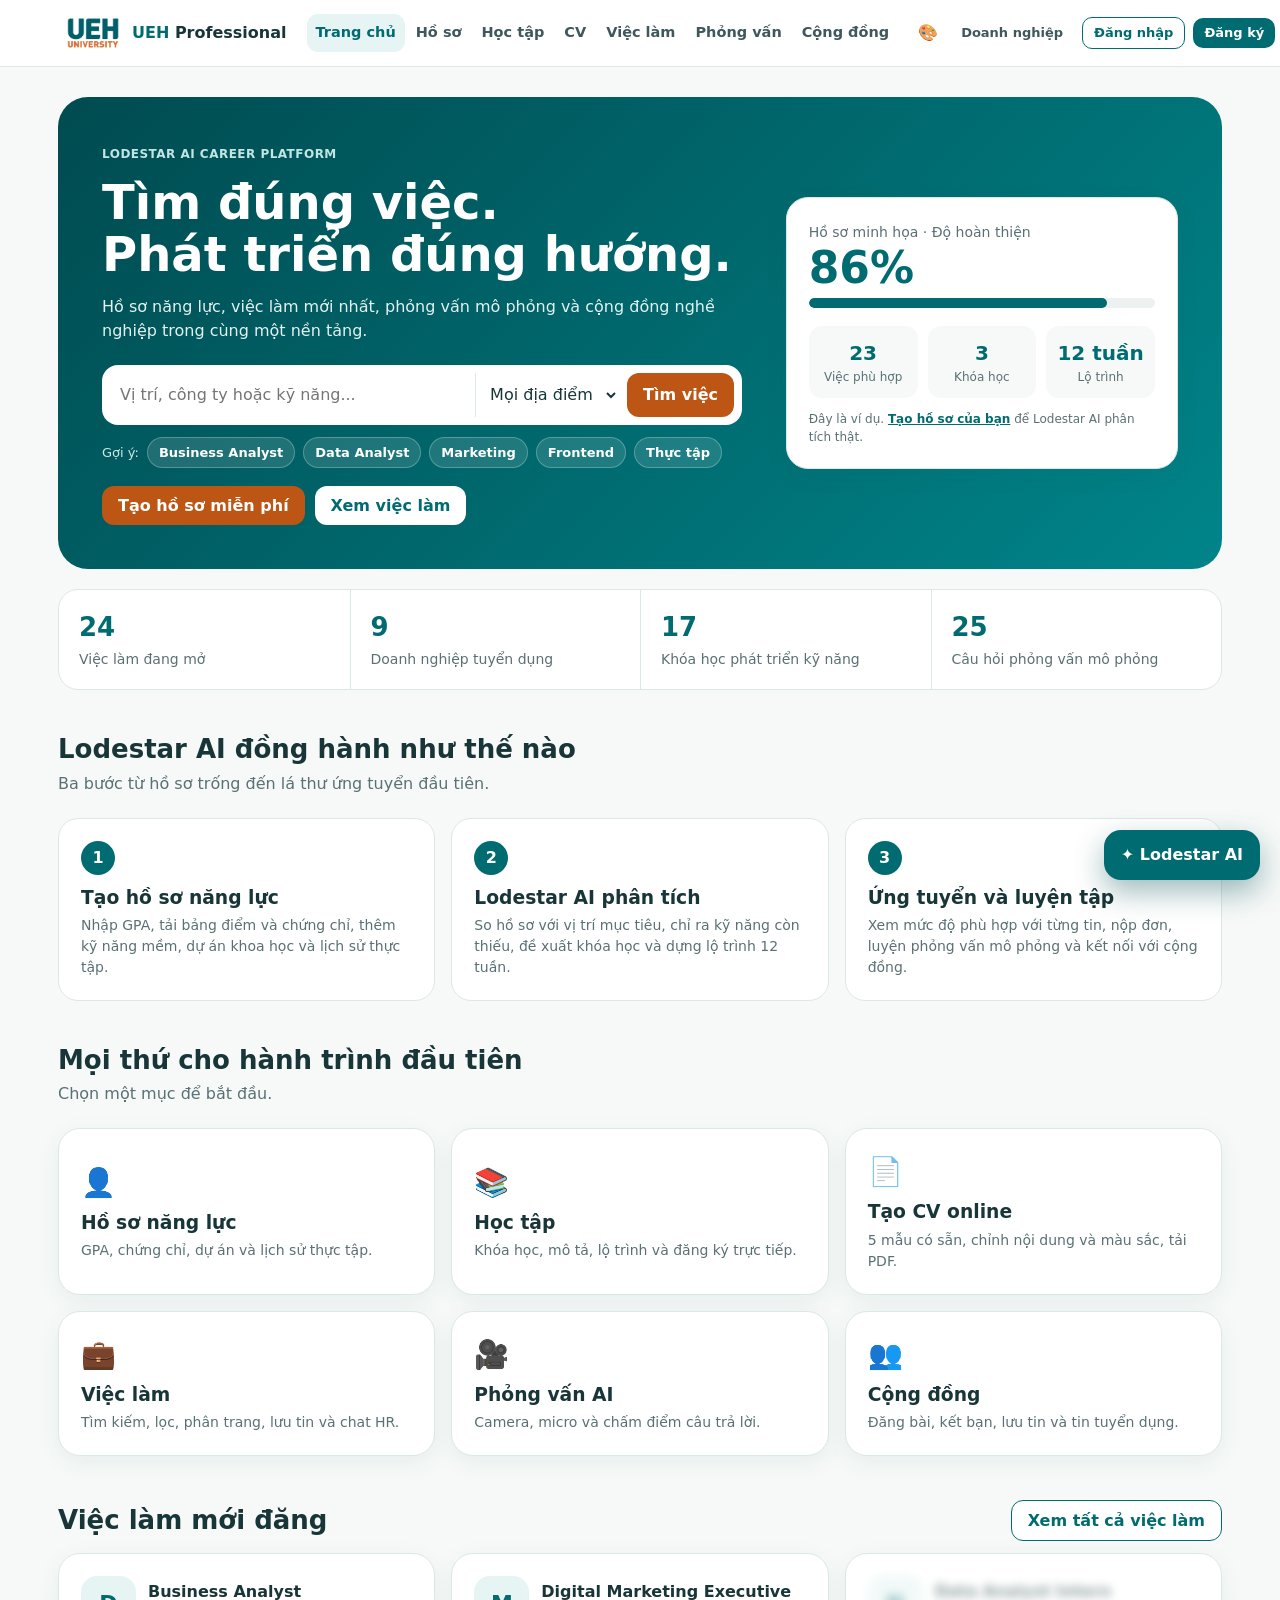
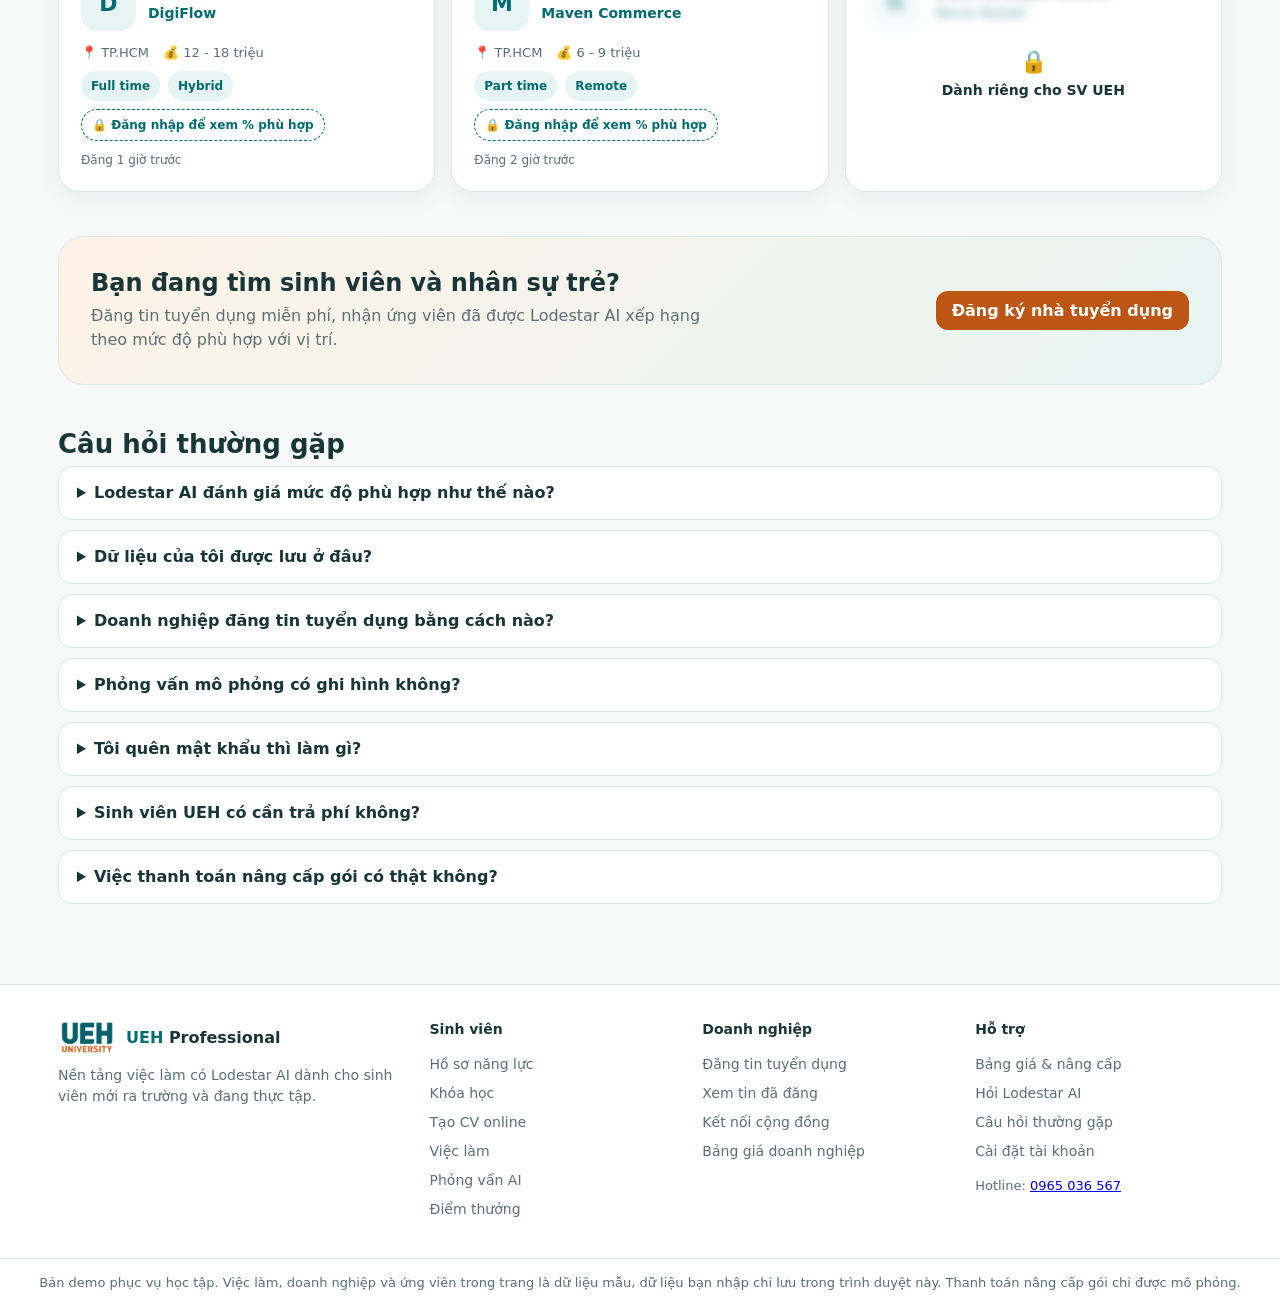
==== index.html @ 48a88081 "Rename index 1.html to index.html" ====
<!doctype html>
<html lang="vi"><head><meta charset="utf-8"><meta name="viewport" content="width=device-width,initial-scale=1"><meta name="description" content="UEH Professional: nền tảng việc làm và thực tập có Lodestar AI dành cho sinh viên mới ra trường."><title>UEH Professional</title>
<link rel="stylesheet" href="style.css"></head><body>
<a class="skip" href="#main">Bỏ qua điều hướng</a>
<header class="header"><div class="nav">
<button type="button" class="brand" id="brand" aria-label="UEH Professional - về trang chủ"><img id="brandLogo" src="logo.png" alt=""><span><b>UEH</b> Professional</span></button>
<nav class="tabs" id="tabs" aria-label="Điều hướng chính">
<button type="button" data-view="home" data-roles="guest student employer" class="active">Trang chủ</button>
<button type="button" data-view="profile" data-roles="guest student">Hồ sơ</button>
<button type="button" data-view="learning" data-roles="guest student">Học tập</button>
<button type="button" data-view="cv" data-roles="guest student">CV</button>
<button type="button" data-view="jobs" data-roles="guest student employer">Việc làm</button>
<button type="button" data-view="interview" data-roles="guest student">Phỏng vấn</button>
<button type="button" data-view="employer" data-roles="employer">Tuyển dụng</button>
<button type="button" data-view="community" data-roles="guest student employer">Cộng đồng</button>
</nav>
<div class="hdr-actions" id="hdrActions"></div>
</div></header>

<main class="wrap" id="main" tabindex="-1">

<!-- ================= TRANG CHỦ ================= -->
<section id="home" class="view active" aria-labelledby="homeTitle">
<div class="hero">
<div>
<small class="eyebrow" style="color:#bfe6e3">LODESTAR AI CAREER PLATFORM</small>
<h1 id="homeTitle">Tìm đúng việc.<br>Phát triển đúng hướng.</h1>
<p id="heroLead">Hồ sơ năng lực, việc làm mới nhất, phỏng vấn mô phỏng và cộng đồng nghề nghiệp trong cùng một nền tảng.</p>
<form class="hero-search" id="heroSearch" role="search">
<input id="hsQ" aria-label="Từ khóa tìm việc" placeholder="Vị trí, công ty hoặc kỹ năng...">
<select id="hsCity" aria-label="Địa điểm"><option value="">Mọi địa điểm</option><option>TP.HCM</option><option>Hà Nội</option><option>Đà Nẵng</option><option>Toàn quốc</option></select>
<button class="btn orange">Tìm việc</button>
</form>
<div class="quick"><span>Gợi ý:</span><button type="button" data-q="Business Analyst">Business Analyst</button><button type="button" data-q="Data Analyst">Data Analyst</button><button type="button" data-q="Marketing">Marketing</button><button type="button" data-q="Frontend">Frontend</button><button type="button" data-q="Intern">Thực tập</button></div>
<div class="hero-cta" id="heroCta"></div>
</div>
<div class="card" id="heroCard"></div>
</div>

<div class="strip" id="strip"></div>

<div class="band">
<h2 class="section-title">Lodestar AI đồng hành như thế nào</h2>
<p class="section-sub">Ba bước từ hồ sơ trống đến lá thư ứng tuyển đầu tiên.</p>
<ol class="steps">
<li><h3>Tạo hồ sơ năng lực</h3><p>Nhập GPA, tải bảng điểm và chứng chỉ, thêm kỹ năng mềm, dự án khoa học và lịch sử thực tập.</p></li>
<li><h3>Lodestar AI phân tích</h3><p>So hồ sơ với vị trí mục tiêu, chỉ ra kỹ năng còn thiếu, đề xuất khóa học và dựng lộ trình 12 tuần.</p></li>
<li><h3>Ứng tuyển và luyện tập</h3><p>Xem mức độ phù hợp với từng tin, nộp đơn, luyện phỏng vấn mô phỏng và kết nối với cộng đồng.</p></li>
</ol>
</div>

<div class="band">
<h2 class="section-title">Mọi thứ cho hành trình đầu tiên</h2>
<p class="section-sub">Chọn một mục để bắt đầu.</p>
<div class="grid3">
<button type="button" class="card feature" data-go="profile"><div class="ico">👤</div><h3>Hồ sơ năng lực</h3><p>GPA, chứng chỉ, dự án và lịch sử thực tập.</p></button>
<button type="button" class="card feature" data-go="learning"><div class="ico">📚</div><h3>Học tập</h3><p>Khóa học, mô tả, lộ trình và đăng ký trực tiếp.</p></button>
<button type="button" class="card feature" data-go="cv"><div class="ico">📄</div><h3>Tạo CV online</h3><p>5 mẫu có sẵn, chỉnh nội dung và màu sắc, tải PDF.</p></button>
<button type="button" class="card feature" data-go="jobs"><div class="ico">💼</div><h3>Việc làm</h3><p>Tìm kiếm, lọc, phân trang, lưu tin và chat HR.</p></button>
<button type="button" class="card feature" data-go="interview"><div class="ico">🎥</div><h3>Phỏng vấn AI</h3><p>Camera, micro và chấm điểm câu trả lời.</p></button>
<button type="button" class="card feature" data-go="community"><div class="ico">👥</div><h3>Cộng đồng</h3><p>Đăng bài, kết bạn, lưu tin và tin tuyển dụng.</p></button>
</div>
</div>

<div class="band">
<div class="row-head"><h2 class="section-title" style="margin:0">Việc làm mới đăng</h2><button type="button" class="btn outline" data-go="jobs">Xem tất cả việc làm</button></div>
<div class="mini-jobs" id="homeJobs"></div>
</div>

<div class="cta-band" id="ctaBand"></div>

<div class="band faq">
<h2 class="section-title">Câu hỏi thường gặp</h2>
<details><summary>Lodestar AI đánh giá mức độ phù hợp như thế nào?</summary><p>Lodestar AI so kỹ năng yêu cầu của tin tuyển dụng với kỹ năng, chứng chỉ, dự án và thực tập trong hồ sơ, cộng điểm cho GPA và kinh nghiệm liên quan. Bản demo tính điểm bằng quy tắc chạy ngay trong trình duyệt, chưa gọi mô hình AI trên máy chủ.</p></details>
<details><summary>Dữ liệu của tôi được lưu ở đâu?</summary><p>Toàn bộ dữ liệu tài khoản, hồ sơ và đơn ứng tuyển nằm trong trình duyệt của bạn (localStorage) và không được gửi đi đâu. Bạn có thể xóa bằng mục "Đặt lại dữ liệu demo" trong Cài đặt tài khoản.</p></details>
<details><summary>Doanh nghiệp đăng tin tuyển dụng bằng cách nào?</summary><p>Đăng ký tài khoản Nhà tuyển dụng, vào mục Tuyển dụng và chọn "Đăng tin mới". Tin mới luôn hiển thị đầu danh sách việc làm và ứng viên nộp đơn được xếp hạng theo mức độ phù hợp.</p></details>
<details><summary>Phỏng vấn mô phỏng có ghi hình không?</summary><p>Không. Camera và micro chỉ bật sau khi bạn cho phép, hình ảnh không được lưu hoặc gửi đi và bản demo không nhận diện danh tính hay cảm xúc.</p></details>
<details><summary>Tôi quên mật khẩu thì làm gì?</summary><p>Chọn "Quên mật khẩu?" ở form đăng nhập, nhập email đã đăng ký. Vì bản demo không có máy chủ gửi email, mã xác nhận sẽ hiện ngay trên màn hình để bạn đặt lại mật khẩu.</p></details>
<details><summary>Sinh viên UEH có cần trả phí không?</summary><p>Không. Đăng ký bằng email dạng tên@st.ueh.edu.vn để mở toàn bộ chức năng miễn phí, gồm cả Lodestar không giới hạn, phòng phỏng vấn, khóa học, lộ trình và các tin tuyển dụng dành riêng cho sinh viên UEH.</p></details>
<details><summary>Việc thanh toán nâng cấp gói có thật không?</summary><p>Chưa. Đây là bản demo nên các giao dịch nâng cấp gói chỉ được mô phỏng, hệ thống không thu tiền thật và không lưu thông tin thẻ.</p></details>
</div>
</section>

<!-- ================= HỒ SƠ ================= -->
<section id="profile" class="view" aria-label="Hồ sơ năng lực"><div id="profileRoot"></div></section>

<!-- ================= HỌC TẬP ================= -->
<section id="learning" class="view" aria-label="Trung tâm học tập">
<div class="topline"><div><small class="eyebrow">TRUNG TÂM HỌC TẬP</small><h1>Khóa học phát triển nghề nghiệp</h1><p class="muted">Khám phá khóa học theo định hướng nghề nghiệp. Mỗi trang hiển thị tối đa 8 khóa học.</p></div><div class="chips"><span class="chip" id="registeredCount">0 khóa đã đăng ký</span></div></div>
<div id="learnTip"></div>
<div class="filter"><input id="courseSearch" aria-label="Tìm khóa học" placeholder="Tìm khóa học, kỹ năng hoặc lộ trình..."><select id="courseLevel" aria-label="Cấp độ"><option>Tất cả cấp độ</option><option>Cơ bản</option><option>Trung cấp</option><option>Nâng cao</option></select><select id="courseShow" aria-label="Hiển thị"><option value="all">Tất cả khóa học</option><option value="mine">Khóa đã đăng ký</option></select><select id="courseSort" aria-label="Sắp xếp"><option value="match">Phù hợp nhất</option><option value="short">Thời lượng ngắn nhất</option></select></div>
<div class="course-grid" id="courseList"></div>
<div class="pager"><button type="button" class="btn outline" id="coursePrev" aria-label="Trang trước">‹</button><b id="coursePageText"></b><button type="button" class="btn outline" id="courseNext" aria-label="Trang sau">›</button></div>
</section>

<!-- ================= TẠO CV ================= -->
<section id="cv" class="view" aria-label="Tạo CV online"><div id="cvRoot"></div></section>

<!-- ================= BẢNG GIÁ ================= -->
<section id="pricing" class="view" aria-label="Bảng giá"><div id="pricingRoot"></div></section>

<!-- ================= ĐIỂM THƯỞNG ================= -->
<section id="rewards" class="view" aria-label="Điểm thưởng"><div id="rewardsRoot"></div></section>

<!-- ================= VIỆC LÀM ================= -->
<section id="jobs" class="view" aria-label="Việc làm">
<div class="topline"><div><small class="eyebrow">VIỆC LÀM MỚI NHẤT</small><h1>Cơ hội dành cho bạn</h1><p class="muted">Tin tuyển dụng mới đăng hiển thị đầu tiên, tối đa 10 việc mỗi trang.</p></div><div class="seg" id="jobTabs" role="group" aria-label="Danh sách việc làm"></div></div>
<div class="filter" id="jobFilter"><input id="jobSearch" aria-label="Tìm việc" placeholder="Tìm công ty, vị trí, kỹ năng..."><select id="jobCity" aria-label="Lọc theo địa điểm"><option value="">Tất cả địa điểm</option><option>TP.HCM</option><option>Hà Nội</option><option>Đà Nẵng</option><option>Toàn quốc</option></select><select id="jobSchedule" aria-label="Lọc theo loại công việc"><option>Tất cả loại công việc</option><option>Full time</option><option>Part time</option><option>Intern</option></select><select id="jobWorkplace" aria-label="Lọc theo hình thức làm việc"><option>Tất cả hình thức làm việc</option><option>Remote</option><option>Hybrid</option><option>On site</option></select><select id="jobSort" aria-label="Sắp xếp"><option value="new">Mới nhất</option><option value="match">Phù hợp nhất</option></select></div>
<div class="result-line"><span class="muted" id="jobResult"></span><button type="button" class="btn ghost sm" id="jobReset">Xóa bộ lọc</button></div>
<div class="jobs" id="jobList"></div>
<div class="pager" id="jobPager"><button type="button" class="btn outline" id="prev" aria-label="Trang trước">‹</button><b id="pageText"></b><button type="button" class="btn outline" id="next" aria-label="Trang sau">›</button></div>
</section>

<!-- ================= PHỎNG VẤN ================= -->
<section id="interview" class="view" aria-label="Mô phỏng phỏng vấn">
<div class="topline"><div><small class="eyebrow">AI INTERVIEW PRACTICE</small><h1>Mô phỏng phỏng vấn</h1><p class="muted">Camera và micro chỉ bật sau khi bạn cấp quyền. Bản demo không nhận diện danh tính hoặc cảm xúc.</p></div>
<label class="muted">Chủ đề phỏng vấn <select id="qTrack" class="select-inline"></select></label></div>
<div id="interviewLock"></div>
<div class="interview" id="interviewMain">
<div>
<div class="card"><div class="video" id="videoBox"><div id="videoPlaceholder">📷<br>Camera chưa được bật</div><video id="video" autoplay muted playsinline class="hide"></video><span class="timer hide" id="timer">00:00</span><div class="controls"><button type="button" class="btn orange" id="startCam">Bắt đầu</button><button type="button" class="btn light hide" id="muteBtn">Tắt mic</button><button type="button" class="btn orange hide" id="stopCam">Kết thúc</button></div></div></div>
<div class="card" style="margin-top:16px"><div class="row-head"><h3>Lịch sử luyện tập</h3><span class="chip" id="histAvg"></span></div><div id="histList" class="list"></div></div>
</div>
<div class="card"><small class="eyebrow" id="qNum"></small><h2 id="question" style="margin:6px 0 4px"></h2>
<div class="q-actions"><button type="button" class="btn ghost sm" id="speakQ">🔊 Nghe câu hỏi</button><button type="button" class="btn ghost sm hide" id="dictate">🎙 Nói để nhập</button></div>
<textarea id="answer" class="ans" aria-label="Câu trả lời của bạn" placeholder="Nhập nội dung trả lời để Lodestar AI đánh giá..."></textarea>
<div class="q-actions"><button type="button" class="btn primary" id="grade">Chấm điểm</button><button type="button" class="btn outline" id="nextQ">Câu tiếp theo</button></div>
<div id="score" class="score hide" aria-live="polite"></div></div>
</div>
</section>

<!-- ================= CỘNG ĐỒNG ================= -->
<section id="community" class="view" aria-label="Cộng đồng nghề nghiệp"><div class="community"><div><small class="eyebrow">CỘNG ĐỒNG NGHỀ NGHIỆP</small><h1>Chia sẻ và kết nối</h1>
<div class="card post"><textarea id="postText" maxlength="1000" aria-label="Nội dung bài đăng" placeholder="Chia sẻ kinh nghiệm hoặc đăng tin tuyển dụng..."></textarea><div id="postPhotoPrev" class="hide"></div><input type="file" id="postPhotoInput" class="hide" accept="image/*"><div class="composer-row"><button type="button" class="btn ghost sm" id="postPhotoBtn">📷 Thêm ảnh</button><label class="muted">Chủ đề <select id="postTag" class="select-inline"><option>Chia sẻ</option><option>Hỏi đáp</option><option>Tuyển dụng</option></select></label><button type="button" class="btn primary" id="postBtn">Đăng bài</button></div></div>
<div class="seg" id="postFilter" style="margin-bottom:14px" role="group" aria-label="Lọc bài đăng"></div>
<div id="posts"></div></div>
<aside><div class="card"><h3>Mạng lưới của bạn</h3><p class="big-num" id="friendCount">128</p><p class="muted">Kết nối nghề nghiệp</p></div><div class="card" style="margin-top:15px"><h3>Gợi ý kết bạn</h3><div id="suggestions" class="list"></div></div></aside></div></section>

<!-- ================= TUYỂN DỤNG (NHÀ TUYỂN DỤNG) ================= -->
<section id="employer" class="view" aria-label="Quản lý tuyển dụng"><div id="employerRoot"></div></section>

</main>

<footer class="footer">
<div class="footer-in">
<div><div class="brand" style="padding:0"><img data-logo alt=""><span><b>UEH</b> Professional</span></div><p>Nền tảng việc làm có Lodestar AI dành cho sinh viên mới ra trường và đang thực tập.</p></div>
<div><h4>Sinh viên</h4><button class="fl" data-go="profile">Hồ sơ năng lực</button><button class="fl" data-go="learning">Khóa học</button><button class="fl" data-go="cv">Tạo CV online</button><button class="fl" data-go="jobs">Việc làm</button><button class="fl" data-go="interview">Phỏng vấn AI</button><button class="fl" data-act="go-rewards">Điểm thưởng</button></div>
<div><h4>Doanh nghiệp</h4><button class="fl" data-act="emp-cta">Đăng tin tuyển dụng</button><button class="fl" data-go="jobs">Xem tin đã đăng</button><button class="fl" data-go="community">Kết nối cộng đồng</button><button class="fl" data-go="pricing">Bảng giá doanh nghiệp</button></div>
<div><h4>Hỗ trợ</h4><button class="fl" data-go="pricing">Bảng giá &amp; nâng cấp</button><button class="fl" data-act="chat-open">Hỏi Lodestar AI</button><button class="fl" data-act="faq">Câu hỏi thường gặp</button><button class="fl" data-act="settings">Cài đặt tài khoản</button><p class="muted" style="margin:10px 0 0;font-size:13px">Hotline: <a href="tel:0965036567">0965 036 567</a></p></div>
</div>
<div class="footer-bar">Bản demo phục vụ học tập. Việc làm, doanh nghiệp và ứng viên trong trang là dữ liệu mẫu, dữ liệu bạn nhập chỉ lưu trong trình duyệt này. Thanh toán nâng cấp gói chỉ được mô phỏng.</div>
<style id="pageStyle"></style><div id="cvPrintRoot"></div>
</footer>

<button type="button" class="chatfab" id="lodestarFab" aria-expanded="false" aria-controls="lodestarChat">✦ <span>Lodestar AI</span></button>
<div class="chat hide" id="lodestarChat" role="dialog" aria-label="Trò chuyện với Lodestar AI">
<div class="chathead"><span><b>Lodestar AI · Trực tuyến</b><small id="lodestarMeta"></small></span><button type="button" id="closeLodestar" aria-label="Đóng khung chat">×</button></div>
<div class="messages" id="lodestarMessages" aria-live="polite"></div>
<div class="quick-replies" id="lodestarQuick"></div>
<form id="lodestarForm"><input id="lodestarInput" aria-label="Tin nhắn cho Lodestar AI" placeholder="Hỏi Lodestar AI..." autocomplete="off"><button class="btn orange">Gửi</button></form>
</div>

<div class="toasts" id="toasts" aria-live="polite"></div>

<!-- ================= MODAL ĐĂNG NHẬP / ĐĂNG KÝ / QUÊN MẬT KHẨU ================= -->
<div class="modalBG hide" id="auth" data-static="1"><div class="modal" role="dialog" aria-modal="true" aria-labelledby="authTitle">
<button type="button" class="close" data-close aria-label="Đóng">×</button>
<div class="auth-brand"><img data-logo alt=""><span><b>UEH</b> Professional</span></div>
<p class="auth-msg hide" id="authMsg" role="status"></p>
<div class="seg" id="authTabs" role="group" aria-label="Đăng nhập hoặc đăng ký"><button type="button" data-auth="login">Đăng nhập</button><button type="button" data-auth="register">Đăng ký</button></div>

<form id="loginForm" novalidate>
<h2 id="authTitle" style="margin-top:14px">Đăng nhập</h2>
<p class="muted">Tiếp tục hành trình nghề nghiệp của bạn.</p>
<div class="field"><label for="lgEmail">Email</label><input id="lgEmail" name="email" type="email" autocomplete="email" placeholder="ten@email.com"><small class="err"></small></div>
<div class="field"><label for="lgPw">Mật khẩu</label><div class="pw-wrap"><input id="lgPw" name="password" type="password" autocomplete="current-password"><button type="button" class="eye" data-eye="lgPw" aria-pressed="false" aria-label="Hiện mật khẩu">Hiện</button></div><small class="err"></small></div>
<div class="side-row"><label class="inline-check"><input type="checkbox" name="remember" checked> Ghi nhớ đăng nhập</label><button type="button" class="linkbtn" data-auth="forgot">Quên mật khẩu?</button></div>
<p class="error hide" role="alert" data-form-err></p>
<button class="btn primary block" style="margin-top:8px">Đăng nhập</button>
<div class="sep">hoặc thử nhanh bằng tài khoản demo</div>
<div class="row2 row3"><button type="button" class="btn outline sm" data-demo="student">Sinh viên demo</button><button type="button" class="btn outline sm" data-demo="ueh">Sinh viên UEH demo</button><button type="button" class="btn outline sm" data-demo="employer">Nhà tuyển dụng demo</button></div>
<p class="notice" style="margin:14px 0 0">Chưa có tài khoản? <button type="button" class="linkbtn" data-auth="register">Đăng ký miễn phí</button></p>
</form>

<form id="registerForm" class="hide" novalidate>
<h2 style="margin-top:14px">Tạo tài khoản</h2>
<p class="muted">Miễn phí và mất chưa đến một phút.</p>
<div class="role-pick" role="radiogroup" aria-label="Bạn là ai?">
<label><input type="radio" name="role" value="student" checked>Sinh viên<small>Tìm việc, học tập, luyện phỏng vấn</small></label>
<label><input type="radio" name="role" value="employer">Nhà tuyển dụng<small>Đăng tin, nhận ứng viên</small></label>
</div>
<div class="field"><label for="rgName" id="rgNameLbl">Họ và tên</label><input id="rgName" name="fullname" autocomplete="name"><small class="err"></small></div>
<div id="empExtra" class="row2 hide"><div class="field"><label for="rgInd">Lĩnh vực</label><select id="rgInd" name="industry"><option>Công nghệ &amp; phần mềm</option><option>Thương mại điện tử</option><option>Bán lẻ &amp; FMCG</option><option>Tài chính &amp; ngân hàng</option><option>Logistics</option><option>Giáo dục</option><option>Truyền thông &amp; thiết kế</option><option>Khác</option></select></div><div class="field"><label for="rgSize">Quy mô</label><select id="rgSize" name="size"><option>Dưới 50 nhân sự</option><option>50 - 200 nhân sự</option><option>200 - 1000 nhân sự</option><option>Trên 1000 nhân sự</option></select></div></div>
<div class="field"><label for="rgEmail">Email</label><input id="rgEmail" name="email" type="email" autocomplete="email" placeholder="ten@email.com"><small class="muted" id="rgEmailHint">Dùng email @st.ueh.edu.vn để được mở toàn bộ chức năng miễn phí.</small><small class="err"></small></div>
<div class="field"><label for="rgPw">Mật khẩu</label><div class="pw-wrap"><input id="rgPw" name="password" type="password" autocomplete="new-password" aria-describedby="pwHint"><button type="button" class="eye" data-eye="rgPw" aria-pressed="false" aria-label="Hiện mật khẩu">Hiện</button></div><div class="meter" aria-hidden="true"><i id="pwBar"></i></div><small class="muted" id="pwHint">Tối thiểu 6 ký tự. Dùng chữ hoa, số và ký tự đặc biệt để mạnh hơn.</small><small class="err"></small></div>
<div class="field"><label for="rgPw2">Nhập lại mật khẩu</label><input id="rgPw2" name="password2" type="password" autocomplete="new-password"><small class="err"></small></div>
<label class="inline-check"><input type="checkbox" name="terms"> Tôi đồng ý với điều khoản sử dụng bản demo</label><small class="err" data-terms-err style="color:var(--bad);font-size:13px"></small>
<p class="error hide" role="alert" data-form-err></p>
<button class="btn primary block" style="margin-top:8px">Tạo tài khoản</button>
<p class="notice" style="margin:14px 0 0">Đã có tài khoản? <button type="button" class="linkbtn" data-auth="login">Đăng nhập</button></p>
</form>

<form id="forgotForm" class="hide" novalidate>
<h2 style="margin-top:6px">Quên mật khẩu</h2>
<p class="muted">Nhập email đã đăng ký, chúng tôi sẽ tạo mã xác nhận để bạn đặt lại mật khẩu.</p>
<div class="field"><label for="fgEmail">Email</label><input id="fgEmail" name="email" type="email" autocomplete="email" placeholder="ten@email.com"><small class="err"></small></div>
<p class="error hide" role="alert" data-form-err></p>
<button class="btn primary block">Gửi mã xác nhận</button>
<p class="notice" style="margin:14px 0 0"><button type="button" class="linkbtn" data-auth="login">‹ Quay lại đăng nhập</button></p>
</form>

<form id="resetForm" class="hide" novalidate>
<h2 style="margin-top:6px">Đặt lại mật khẩu</h2>
<div class="demo-box" id="resetDemo"></div>
<div class="field"><label for="rsCode">Mã xác nhận (6 số)</label><input id="rsCode" name="code" inputmode="numeric" maxlength="6" autocomplete="one-time-code"><small class="err"></small></div>
<div class="field"><label for="rsPw">Mật khẩu mới</label><div class="pw-wrap"><input id="rsPw" name="password" type="password" autocomplete="new-password"><button type="button" class="eye" data-eye="rsPw" aria-pressed="false" aria-label="Hiện mật khẩu">Hiện</button></div><small class="err"></small></div>
<div class="field"><label for="rsPw2">Nhập lại mật khẩu mới</label><input id="rsPw2" name="password2" type="password" autocomplete="new-password"><small class="err"></small></div>
<p class="error hide" role="alert" data-form-err></p>
<button class="btn primary block">Đặt lại mật khẩu</button>
<p class="notice" style="margin:14px 0 0"><button type="button" class="linkbtn" data-auth="forgot">Gửi lại mã</button> · <button type="button" class="linkbtn" data-auth="login">Quay lại đăng nhập</button></p>
</form>
</div></div>

<!-- Chat với HR -->
<div class="modalBG hrchat hide" id="hrModal" data-static="1"><div class="modal" role="dialog" aria-modal="true" aria-labelledby="hrTitle" style="height:560px;display:flex;flex-direction:column"><button type="button" class="close" data-close aria-label="Đóng">×</button><h3 id="hrTitle" style="padding-right:36px">Chat HR</h3><div class="messages" id="hrMessages" style="flex:1;border-radius:14px" aria-live="polite"></div><form id="hrForm" style="display:flex;gap:7px;margin-top:10px"><input id="hrInput" aria-label="Tin nhắn cho HR" style="flex:1;min-width:0;border:1px solid var(--line);border-radius:10px;padding:10px" placeholder="Nhắn cho HR..." autocomplete="off"><button class="btn primary">Gửi</button></form></div></div>

<script src="script.js" defer></script></body></html>
---- style.css ----
:root{--t:#006b70;--td:#004b50;--tl:#14a3a0;--o:#bd5514;--ohover:#a54610;--bg:#f6f9f8;--ink:#183538;--mut:#5b7073;--line:#dce8e7;--soft:#e6f4f3;--ok:#1f7a45;--warn:#8a5200;--bad:#b3261e;--card:#fff;--card2:#f6f9f8;--hover:#eef5f4;--track:#edf2f1;--ink2:#3f585b;--faint:#8ea2a4;--header:#fffffff2;--tx:#006b70;--ot:#bd5514;--okbg:#e4f5ea;--warnbg:#fff3e6;--badbg:#fdeceb;--noticebg:#fff8ec;--noticeink:#6b4300;--infobg:#eef7f6;--badink:#9c1c1c;--intbg:#e8f0ff;--intc:#204a9c;--aibg:#f2faf9;--line2:#bfe0dd;--chipn:#eef2f2}
*{box-sizing:border-box}
html{scroll-behavior:smooth}
body{margin:0;font-family:Inter,system-ui,"Segoe UI",Roboto,sans-serif;background:var(--bg);color:var(--ink);line-height:1.5;-webkit-font-smoothing:antialiased}
button,input,textarea,select{font:inherit;color:inherit}
button{cursor:pointer}
button:disabled{cursor:not-allowed;opacity:.55}
h1,h2,h3{line-height:1.2}
h1,h2,h3,p{margin-top:0}
.hide{display:none!important}
:focus-visible{outline:3px solid var(--tl);outline-offset:2px}
.skip{position:absolute;left:-999px;top:8px;background:var(--card);padding:8px 14px;border-radius:10px;z-index:300;font-weight:700}
.skip:focus{left:8px}
.muted{color:var(--mut);font-size:14px}
.req{color:var(--bad);font-style:normal}

/* ===== Header ===== */
.header{position:sticky;top:0;z-index:40;background:var(--header);backdrop-filter:blur(14px);border-bottom:1px solid var(--line)}
.nav{max-width:1200px;margin:auto;padding:10px 18px;display:flex;align-items:center;gap:14px}
.brand{display:flex;align-items:center;gap:10px;font-weight:900;font-size:16px;background:none;border:0;padding:4px 6px;border-radius:12px;color:var(--ink);flex:none}
.brand img{width:58px;height:38px;object-fit:contain}
.brand b{color:var(--tx)}
.tabs{margin-left:auto;display:flex;gap:2px}
.tabs button{border:0;background:transparent;padding:8px 9px;border-radius:11px;font-weight:750;font-size:14.5px;color:var(--ink2);white-space:nowrap}
.tabs button:hover{background:var(--hover)}
.tabs button.active{background:var(--soft);color:var(--tx)}
.hdr-actions{display:flex;align-items:center;gap:8px;position:relative}
.user-account{display:flex;align-items:center;gap:9px;background:var(--soft);border:0;color:var(--tx);padding:5px 12px 5px 6px;border-radius:14px;font-weight:750}
.user-avatar{width:32px;height:32px;border-radius:50%;display:grid;place-items:center;background:linear-gradient(135deg,var(--t),var(--tl));color:#fff;font-size:12px;font-weight:900;box-shadow:0 3px 10px #006b7040;flex:none}
.user-info{display:flex;flex-direction:column;align-items:flex-start;line-height:1.15;text-align:left}
.user-info strong{font-size:13px;max-width:130px;overflow:hidden;text-overflow:ellipsis;white-space:nowrap}
.user-info small{font-size:11px;color:var(--mut);font-weight:600}
.bell{position:relative;border:0;background:transparent;width:40px;height:40px;border-radius:12px;font-size:19px}
.bell:hover{background:var(--hover)}
.bell .dot{position:absolute;top:3px;right:2px;min-width:18px;height:18px;border-radius:9px;background:var(--o);color:#fff;font-size:11px;font-weight:800;display:grid;place-items:center;padding:0 4px}
.dropdown{position:absolute;right:0;top:calc(100% + 8px);width:290px;background:var(--card);border:1px solid var(--line);border-radius:16px;box-shadow:0 18px 50px #00383b30;padding:8px;z-index:70}
.dropdown button.mi{display:flex;width:100%;align-items:center;gap:10px;border:0;background:transparent;text-align:left;padding:10px 12px;border-radius:10px;font-weight:650}
.dropdown button.mi:hover{background:var(--hover)}
.dropdown hr{border:0;border-top:1px solid var(--line);margin:6px 0}
.dropdown .dh{padding:8px 12px 10px}
.dropdown .dh b{display:block}
.dropdown .dh small{color:var(--mut)}
.notif-list{max-height:320px;overflow:auto}
.notif-item{padding:10px 12px;border-radius:10px;font-size:14px}
.notif-item.unread{background:var(--soft)}
.notif-item small{display:block;color:var(--mut);margin-top:2px}

/* ===== Layout ===== */
.wrap{max-width:1200px;margin:auto;padding:30px 18px 70px}
.view{display:none}
.view.active{display:block}
.topline{display:flex;justify-content:space-between;gap:15px;align-items:flex-end;margin-bottom:20px;flex-wrap:wrap}
.topline h1{margin-bottom:6px}
.eyebrow{font-size:12px;font-weight:800;letter-spacing:.04em;color:var(--tx)}
.section-title{margin:0 0 6px;font-size:26px}
.section-sub{margin:0 0 22px;color:var(--mut)}
.band{margin-top:44px}

/* ===== Buttons ===== */
.btn{border:0;border-radius:12px;padding:10px 16px;font-weight:800;line-height:1.2;transition:background .15s,transform .05s;display:inline-flex;align-items:center;justify-content:center;gap:6px}
.btn:active:not(:disabled){transform:translateY(1px)}
.primary{background:var(--t);color:#fff}
.primary:hover:not(:disabled){background:var(--td)}
.orange{background:var(--o);color:#fff}
.orange:hover:not(:disabled){background:var(--ohover)}
.light{background:#fff;color:#006b70}
.light:hover:not(:disabled){background:var(--soft)}
.outline{background:var(--card);border:1px solid var(--t);color:var(--tx)}
.outline:hover:not(:disabled){background:var(--soft)}
.ghost{background:transparent;color:var(--ink2)}
.ghost:hover:not(:disabled){background:var(--hover)}
.danger{background:var(--card);border:1px solid #e3b8b5;color:var(--bad)}
.danger:hover:not(:disabled){background:var(--badbg)}
.sm{padding:7px 11px;font-size:13px;border-radius:10px}
.block{width:100%}
.linkbtn{background:none;border:0;padding:0;color:var(--tx);font-weight:700;text-decoration:underline;font-size:inherit}
.icon-btn{border:0;background:transparent;width:30px;height:30px;border-radius:8px;color:var(--mut);font-size:15px;line-height:1}
.icon-btn:hover{background:var(--hover);color:var(--ink)}
.icon-btn.del:hover{background:var(--badbg);color:var(--bad)}
.registered{background:var(--soft)!important;color:var(--tx)!important}

/* ===== Cards, chips, progress ===== */
.card{background:var(--card);border:1px solid var(--line);border-radius:22px;padding:22px;box-shadow:0 7px 25px #004b5010}
.card>h3:first-child,.card>.row-head:first-child h3{margin-top:0}
.row-head{display:flex;align-items:center;justify-content:space-between;gap:10px;margin-bottom:12px}
.row-head h3{margin:0}
.chips{display:flex;flex-wrap:wrap;gap:8px}
.chip{background:var(--soft);color:var(--tx);padding:6px 10px;border-radius:99px;font-size:12px;font-weight:750;display:inline-flex;align-items:center;gap:4px}
.chip.warn{background:var(--warnbg);color:var(--warn)}
.chip.ok{background:var(--okbg);color:var(--ok)}
.chip.bad{background:var(--badbg);color:var(--bad)}
.chip.match{background:var(--t);color:#fff}
.chip.lock{border:1px dashed var(--t);background:var(--card);cursor:pointer}
.chip button{border:0;background:transparent;color:inherit;padding:0 0 0 2px;font-size:14px;line-height:1;opacity:.7}
.chip button:hover{opacity:1}
.progress{height:10px;background:var(--track);border-radius:99px;overflow:hidden}
.progress i{display:block;height:100%;background:var(--t);border-radius:99px;transition:width .4s}
.list{display:grid;gap:9px}
.item{background:var(--card2);border-radius:12px;padding:12px;display:flex;justify-content:space-between;gap:10px;align-items:flex-start}
.item .grow{flex:1;min-width:0}
.item .acts{display:flex;gap:2px;flex:none}
.empty-state{text-align:center;padding:28px;color:var(--mut)}
.empty-state b{display:block;color:var(--ink);margin-bottom:4px}
.notice{font-size:12px;color:var(--mut)}
.error{background:var(--badbg);color:var(--badink);padding:10px 12px;border-radius:10px;font-size:14px}
.info-box{background:var(--infobg);border:1px solid var(--line2);border-radius:12px;padding:12px 14px;font-size:14px}
.demo-box{background:var(--noticebg);border:1px dashed #e0b56a;border-radius:12px;padding:12px 14px;font-size:14px;color:var(--noticeink)}
.demo-box b{font-size:20px;letter-spacing:.15em;color:var(--noticeink)}

/* ===== Home ===== */
.hero{border-radius:30px;padding:44px;background:linear-gradient(135deg,var(--td),#00858a);color:#fff;display:grid;grid-template-columns:1.25fr .75fr;gap:30px;align-items:center}
.hero h1{font-size:clamp(32px,4vw,48px);line-height:1.08;margin:12px 0 14px}
.hero p{color:#e3f1f0;max-width:620px}
.hero .card{color:var(--ink)}
.hero .card p{color:var(--mut);max-width:none}
.hero .card .linkbtn{color:var(--tx)}
.hero-search{display:flex;gap:8px;background:var(--card);border-radius:16px;padding:8px;margin:22px 0 12px;max-width:640px}
.hero-search input,.hero-search select{border:0;outline:0;background:transparent;padding:10px;min-width:0;color:var(--ink)}
.hero-search input{flex:1}
.hero-search select{border-left:1px solid var(--line);max-width:150px}
.hero-search input:focus-visible,.hero-search select:focus-visible{outline:2px solid var(--tl);outline-offset:-2px;border-radius:8px}
.quick{display:flex;flex-wrap:wrap;gap:8px;align-items:center;font-size:13px;color:#cfe6e4}
.quick button{background:#ffffff1f;border:1px solid #ffffff40;color:#fff;border-radius:99px;padding:5px 11px;font-size:13px;font-weight:650}
.quick button:hover{background:#ffffff33}
.hero-cta{display:flex;gap:10px;flex-wrap:wrap;margin-top:18px}
.stats{display:grid;grid-template-columns:repeat(3,1fr);gap:10px;margin-top:18px}
.stats div{background:var(--card2);border-radius:13px;padding:12px 6px;text-align:center}
.stats b{display:block;font-size:20px;color:var(--tx)}
.stats small{display:block;color:var(--mut);font-size:12px}
.pct{font-size:44px;font-weight:900;color:var(--tx);margin:2px 0 8px;line-height:1}
.strip{display:grid;grid-template-columns:repeat(4,1fr);gap:0;background:var(--card);border:1px solid var(--line);border-radius:20px;margin-top:20px}
.strip div{padding:18px 20px;text-align:left;border-left:1px solid var(--line)}
.strip div:first-child{border-left:0}
.strip b{display:block;font-size:26px;color:var(--tx)}
.strip span{color:var(--mut);font-size:14px}
.steps{display:grid;grid-template-columns:repeat(3,1fr);gap:16px;counter-reset:st;padding:0;list-style:none;margin:0}
.steps li{counter-increment:st;background:var(--card);border:1px solid var(--line);border-radius:20px;padding:22px 22px 22px 22px;position:relative}
.steps li::before{content:counter(st);width:34px;height:34px;border-radius:50%;background:var(--t);color:#fff;display:grid;place-items:center;font-weight:900;margin-bottom:12px}
.steps h3{margin-bottom:6px}
.steps p{margin:0;color:var(--mut);font-size:14px}
.grid3{display:grid;grid-template-columns:repeat(3,1fr);gap:16px}
.feature{transition:transform .2s,box-shadow .2s;cursor:pointer;text-align:left;font:inherit;color:inherit;border:1px solid var(--line);display:block;width:100%}
.feature:hover{transform:translateY(-3px);box-shadow:0 14px 34px #004b5018}
.feature .ico{font-size:28px}
.feature h3{margin:8px 0 6px}
.feature p{color:var(--mut);font-size:14px;margin:0}
.mini-jobs{display:grid;grid-template-columns:repeat(3,1fr);gap:16px}
.cta-band{margin-top:44px;border-radius:26px;background:linear-gradient(135deg,var(--warnbg),var(--soft));border:1px solid var(--line);padding:32px;display:flex;justify-content:space-between;align-items:center;gap:20px;flex-wrap:wrap}
.cta-band h2{margin:0 0 6px}
.cta-band p{margin:0;color:var(--mut);max-width:620px}
.faq details{background:var(--card);border:1px solid var(--line);border-radius:14px;padding:14px 18px;margin-bottom:10px}
.faq summary{font-weight:750;cursor:pointer}
.faq details[open] summary{margin-bottom:8px;color:var(--tx)}
.faq p{margin:0;color:var(--mut)}
.footer{background:var(--card);border-top:1px solid var(--line)}
.footer-in{max-width:1200px;margin:auto;padding:34px 18px;display:grid;grid-template-columns:1.4fr 1fr 1fr 1fr;gap:26px}
.footer h4{margin:0 0 10px;font-size:14px}
.footer button.fl{display:block;border:0;background:none;padding:4px 0;color:var(--mut);font-size:14px;text-align:left}
.footer button.fl:hover{color:var(--tx);text-decoration:underline}
.footer p{color:var(--mut);font-size:14px;margin:8px 0 0}
.footer-bar{border-top:1px solid var(--line);text-align:center;padding:14px 18px;font-size:13px;color:var(--mut)}

/* ===== Profile ===== */
.profile-head{display:flex;gap:20px;align-items:center;flex-wrap:wrap}
.avatar-lg{width:76px;height:76px;border-radius:50%;background:linear-gradient(135deg,var(--t),var(--tl));color:#fff;display:grid;place-items:center;font-size:26px;font-weight:900;flex:none}
.profile-head .who{flex:1;min-width:220px}
.profile-head h1{margin:0 0 4px}
.profile-head .pbar{min-width:240px;flex:0 1 300px}
.todo{display:flex;flex-wrap:wrap;gap:8px;margin-top:14px}
.todo button{border:1px dashed var(--t);background:var(--card);color:var(--tx);border-radius:99px;padding:6px 12px;font-size:13px;font-weight:700}
.todo button:hover{background:var(--soft)}
.profile-grid{display:grid;grid-template-columns:repeat(3,1fr);gap:16px;margin-top:16px}
.span2{grid-column:span 2}
.span3{grid-column:span 3}
.big-num{font-size:44px;font-weight:900;color:var(--tx);margin:0;line-height:1.1}
.two{display:grid;grid-template-columns:1fr 1fr;gap:16px;margin-top:16px}
.ai-card{background:linear-gradient(180deg,var(--aibg),var(--card));border-color:var(--line2)}
.ai-head{display:flex;justify-content:space-between;align-items:center;gap:12px;flex-wrap:wrap;margin-bottom:14px}
.ai-head h2{margin:0}
.ai-summary{background:var(--card);border:1px solid var(--line);border-left:4px solid var(--t);border-radius:12px;padding:14px 16px;margin-bottom:16px}
.ai-loading{display:flex;align-items:center;gap:10px;padding:24px;color:var(--mut)}
.spin{width:18px;height:18px;border-radius:50%;border:3px solid var(--soft);border-top-color:var(--tx);animation:spin .8s linear infinite}
@keyframes spin{to{transform:rotate(360deg)}}
.rec{display:flex;justify-content:space-between;gap:12px;align-items:center;background:var(--card2);border-radius:12px;padding:12px}
.rec b{display:block}
.rec small{color:var(--mut)}
.road{list-style:none;padding:0;margin:0;display:grid;gap:10px}
.road li{display:flex;gap:12px;align-items:flex-start;background:var(--card2);border-radius:12px;padding:12px}
.road input{width:20px;height:20px;margin-top:2px;accent-color:var(--tx);flex:none}
.road label{cursor:pointer;flex:1}
.road li.done label b{text-decoration:line-through;color:var(--mut)}
.road small{display:block;color:var(--mut)}
.select-inline{border:1px solid var(--line);border-radius:10px;padding:9px 10px;background:var(--card);font-weight:650}

/* ===== Lists / filters / jobs / courses ===== */
.filter{display:flex;gap:10px;background:var(--card);border:1px solid var(--line);padding:13px;border-radius:18px;margin-bottom:12px;flex-wrap:wrap}
.filter input{flex:1;min-width:180px}
.filter input,.filter select,textarea,.field input,.field select,.field textarea,.select-inline{border:1px solid var(--line);border-radius:10px;padding:11px;outline:none;background:var(--card)}
.filter input:focus,.filter select:focus,textarea:focus,.field input:focus,.field select:focus,.field textarea:focus{border-color:var(--tl);box-shadow:0 0 0 3px #14a3a028}
.seg{display:inline-flex;background:var(--hover);border-radius:13px;padding:4px;gap:2px;flex-wrap:wrap}
.seg button{border:0;background:transparent;border-radius:10px;padding:8px 14px;font-weight:750;color:var(--ink2)}
.seg button.active{background:var(--card);color:var(--tx);box-shadow:0 2px 8px #004b5014}
.result-line{display:flex;justify-content:space-between;align-items:center;margin:4px 2px 12px;flex-wrap:wrap;gap:8px}
.jobs{display:grid;gap:14px}
.job{display:flex;gap:16px}
.logoBox{width:55px;height:55px;flex:none;border-radius:16px;background:var(--soft);display:grid;place-items:center;color:var(--tx);font-weight:900;font-size:22px}
.jobmain{flex:1;min-width:0}
.job h3{margin:0 0 2px}
.job h3 button{border:0;background:none;padding:0;font:inherit;font-weight:800;text-align:left}
.job h3 button:hover{color:var(--tx);text-decoration:underline}
.job .co{color:var(--tx);font-weight:800}
.job p{color:var(--ink2);margin:8px 0}
.job-meta{display:flex;flex-wrap:wrap;gap:6px 14px;font-size:13px;color:var(--mut);margin:4px 0 8px}
.jobactions{display:flex;gap:8px;align-items:flex-start;flex-wrap:wrap;justify-content:flex-end;max-width:250px}
.pager{display:flex;justify-content:center;gap:14px;align-items:center;margin:22px}
.timeline{display:flex;align-items:center;gap:0;margin:10px 0 2px;flex-wrap:wrap}
.timeline span{display:flex;align-items:center;gap:6px;font-size:12px;font-weight:700;color:var(--faint)}
.timeline span::before{content:"";width:12px;height:12px;border-radius:50%;background:var(--track);flex:none}
.timeline span.on{color:var(--tx)}
.timeline span.on::before{background:var(--t)}
.timeline span.rej{color:var(--bad)}
.timeline span.rej::before{background:var(--bad)}
.timeline i{width:26px;height:2px;background:var(--track);margin:0 6px}
.course-grid{display:grid;grid-template-columns:repeat(2,1fr);gap:16px}
.course-card{display:flex;flex-direction:column;min-height:330px}
.course-cover{height:105px;border-radius:16px;background:linear-gradient(135deg,var(--soft),var(--warnbg));display:flex;align-items:center;justify-content:space-between;padding:18px;color:var(--tx)}
.course-cover .course-icon{font-size:38px}
.course-card h3{margin:16px 0 6px}
.course-card .course-desc{color:var(--mut);font-size:14px;flex:1}
.course-route{margin:12px 0;padding:12px;border-radius:12px;background:var(--card2);font-size:13px}
.course-footer{display:flex;align-items:center;justify-content:space-between;gap:10px;margin-top:12px}
.tip-strip{display:flex;gap:10px;align-items:center;flex-wrap:wrap;background:var(--card);border:1px solid var(--line);border-radius:16px;padding:12px 16px;margin-bottom:12px;font-size:14px}

/* ===== Detail modal content ===== */
.detail-head{display:flex;gap:14px;align-items:center;margin-bottom:14px;padding-right:34px}
.detail-head h2{margin:0 0 2px}
.detail-sec{margin:18px 0 0}
.detail-sec h3{margin:0 0 8px;font-size:16px}
.detail-sec ul{margin:0;padding-left:20px;color:var(--ink2)}
.detail-sec li{margin:4px 0}
.fitbox{background:var(--soft);border-radius:16px;padding:16px;margin-top:12px}
.fitbox .top{display:flex;align-items:center;justify-content:space-between;gap:12px;margin-bottom:8px}
.fitbox .top b{font-size:28px;color:var(--tx)}
.modal-actions{display:flex;gap:10px;justify-content:flex-end;flex-wrap:wrap;margin-top:18px}
.sticky-actions{position:sticky;bottom:-25px;background:var(--card);padding:14px 0 0;margin-top:20px;border-top:1px solid var(--line)}

/* ===== Interview ===== */
.interview{display:grid;grid-template-columns:1fr 1fr;gap:18px}
.video{aspect-ratio:16/9;background:#102426;border-radius:17px;overflow:hidden;display:grid;place-items:center;color:#fff;position:relative;text-align:center}
.video video{width:100%;height:100%;object-fit:cover}
.controls{position:absolute;bottom:12px;left:50%;transform:translateX(-50%);display:flex;gap:8px}
.timer{position:absolute;top:10px;right:12px;background:#0008;color:#fff;border-radius:99px;padding:3px 10px;font-size:13px;font-weight:700}
.score{background:var(--soft);border-radius:16px;padding:16px;margin-top:14px}
.score h2{color:var(--tx);margin-bottom:6px}
.bars{display:grid;gap:8px;margin:10px 0}
.bars div{display:grid;grid-template-columns:96px 1fr 34px;gap:8px;align-items:center;font-size:13px}
.tips{margin:10px 0 0;padding-left:20px;font-size:14px}
.tips li{margin:4px 0}
.ans{width:100%;min-height:150px;resize:vertical}
.q-actions{display:flex;gap:8px;flex-wrap:wrap;margin:10px 0}

/* ===== Community ===== */
.community{display:grid;grid-template-columns:1fr 310px;gap:18px}
.post{margin-bottom:14px}
.post textarea{width:100%;min-height:90px;resize:vertical}
.composer-row{display:flex;justify-content:space-between;align-items:center;gap:10px;margin-top:10px;flex-wrap:wrap}
.posthead{display:flex;gap:11px;align-items:center}
.posthead .grow{flex:1}
.avatar{width:41px;height:41px;border-radius:50%;display:grid;place-items:center;background:var(--t);color:#fff;font-weight:800;flex:none}
.avatar.emp{background:var(--o)}
.post-body{white-space:pre-wrap;overflow-wrap:anywhere;margin:12px 0}
.post-actions{display:flex;gap:6px;border-top:1px solid var(--line);padding-top:10px;flex-wrap:wrap}
.post-actions button{border:0;background:transparent;border-radius:10px;padding:7px 11px;color:var(--ink2);font-weight:700}
.post-actions button:hover{background:var(--hover)}
.post-actions button.on{color:var(--ot)}
.comments{margin-top:10px;display:grid;gap:8px}
.comment{background:var(--card2);border-radius:12px;padding:9px 12px;font-size:14px}
.comment small{color:var(--mut);margin-left:6px}
.comment-form{display:flex;gap:8px}
.comment-form input{flex:1;min-width:0;border:1px solid var(--line);border-radius:10px;padding:9px 11px}
.side-row{display:flex;justify-content:space-between;align-items:center;gap:8px}

/* ===== Employer ===== */
.tiles{display:grid;grid-template-columns:repeat(4,1fr);gap:14px;margin-bottom:18px}
.tile b{display:block;font-size:30px;color:var(--tx);line-height:1.1}
.tile span{color:var(--mut);font-size:14px}
.emp-job{margin-bottom:14px}
.emp-job .head{display:flex;justify-content:space-between;gap:14px;align-items:flex-start;flex-wrap:wrap}
.emp-job h3{margin:0 0 4px}
.emp-job .jobactions{max-width:470px}
.applicants{margin-top:14px;border-top:1px solid var(--line);padding-top:12px;display:grid;gap:10px}
.cand{display:flex;gap:12px;align-items:center;background:var(--card2);border-radius:14px;padding:12px;flex-wrap:wrap}
.cand .grow{flex:1;min-width:200px}
.cand select{border:1px solid var(--line);border-radius:10px;padding:8px;background:var(--card)}
.status{font-weight:800;font-size:12px;padding:4px 10px;border-radius:99px;background:var(--soft);color:var(--tx)}
.status.interview{background:var(--intbg);color:var(--intc)}
.status.offer{background:var(--okbg);color:var(--ok)}
.status.rejected{background:var(--badbg);color:var(--bad)}
.status.closed{background:var(--card2);color:var(--ink2)}

/* ===== Modals ===== */
.modalBG{position:fixed;inset:0;background:#00383bc9;z-index:80;display:grid;place-items:center;padding:16px;overflow:auto}
.modal{background:var(--card);border-radius:23px;padding:25px;width:min(500px,100%);max-height:92vh;overflow:auto;position:relative}
.modal.wide{width:min(760px,100%)}
.modal.small{width:min(420px,100%)}
.modal h2{margin-bottom:6px;padding-right:34px}
.close{position:absolute;right:13px;top:12px;border:0;border-radius:50%;width:35px;height:35px;background:var(--hover);font-size:20px;line-height:1;z-index:2}
.close:hover{background:var(--track)}
.auth-brand{display:flex;align-items:center;gap:10px;margin-bottom:14px;font-weight:900}
.auth-brand img{width:50px;height:32px;object-fit:contain}
.auth-brand b{color:var(--tx)}
.auth-msg{background:var(--noticebg);border:1px solid #f0d9a8;color:var(--noticeink);border-radius:10px;padding:10px 12px;font-size:14px;margin-bottom:12px}
.field{display:grid;gap:5px;margin:12px 0;border:0;padding:0;min-width:0}
.field label,.field legend{font-weight:700;font-size:14px;padding:0}
.field input,.field select,.field textarea{width:100%}
.field.invalid input,.field.invalid select,.field.invalid textarea{border-color:var(--bad)}
.field .err{color:var(--bad);font-size:13px;min-height:0}
.field .err:empty{display:none}
.pw-wrap{position:relative}
.pw-wrap input{padding-right:64px}
.pw-wrap .eye{position:absolute;right:6px;top:50%;transform:translateY(-50%);border:0;background:transparent;color:var(--tx);font-weight:700;font-size:13px;padding:6px 8px;border-radius:8px}
.meter{height:6px;border-radius:99px;background:var(--track);overflow:hidden;margin-top:2px}
.meter i{display:block;height:100%;width:0;transition:width .25s,background .25s}
.checks{display:grid;grid-template-columns:repeat(auto-fill,minmax(150px,1fr));gap:6px;max-height:190px;overflow:auto;border:1px solid var(--line);border-radius:10px;padding:10px}
.check{display:flex;align-items:center;gap:8px;font-size:14px;font-weight:500}
.check input{width:auto;accent-color:var(--tx)}
.row2{display:grid;grid-template-columns:1fr 1fr;gap:12px}
.inline-check{display:flex;align-items:center;gap:8px;font-size:14px;margin:8px 0}
.inline-check input{accent-color:var(--tx);width:auto}
.sep{display:flex;align-items:center;gap:10px;color:var(--mut);font-size:13px;margin:16px 0 10px}
.sep::before,.sep::after{content:"";flex:1;border-top:1px solid var(--line)}
.role-pick{display:grid;grid-template-columns:1fr 1fr;gap:8px;margin:10px 0 4px}
.role-pick label{border:1px solid var(--line);border-radius:12px;padding:10px 12px;cursor:pointer;display:block;font-weight:750}
.role-pick label small{display:block;font-weight:500;color:var(--mut)}
.role-pick input{position:absolute;opacity:0;pointer-events:none}
.role-pick label:has(input:checked){border-color:var(--tx);background:var(--soft);color:var(--tx)}
.role-pick label:has(input:focus-visible){outline:3px solid var(--tl);outline-offset:2px}

/* ===== Chat ===== */
.chatfab{position:fixed;right:20px;bottom:20px;z-index:60;background:var(--t);color:#fff;border:0;border-radius:17px;padding:13px 17px;font-weight:800;box-shadow:0 12px 30px #004b5060}
.chatfab:hover{background:var(--td)}
.chat{position:fixed;right:20px;bottom:80px;z-index:61;width:min(380px,calc(100vw - 30px));height:min(540px,calc(100vh - 110px));background:var(--card);border-radius:22px;box-shadow:0 20px 60px #00383b50;display:flex;flex-direction:column;overflow:hidden}
.chathead{background:var(--t);color:#fff;padding:14px 15px;display:flex;justify-content:space-between;align-items:center}
.chathead button{border:0;background:#ffffff26;color:#fff;border-radius:50%;width:30px;height:30px;font-size:18px;line-height:1}
.messages{flex:1;overflow:auto;padding:13px;background:var(--card2)}
.msg{display:flex;margin:8px 0}
.msg>span{max-width:86%;border-radius:14px;padding:10px 12px;background:var(--card);border:1px solid var(--line);overflow-wrap:anywhere}
.msg.me{justify-content:flex-end}
.msg.me>span{background:var(--t);color:#fff;border-color:var(--tx)}
.msg .bub-btn{display:block;width:100%;text-align:left;margin-top:6px;border:1px solid var(--line);background:var(--card2);border-radius:10px;padding:7px 10px;font-size:13px;font-weight:650;color:var(--tx)}
.msg .bub-btn:hover{background:var(--soft)}
.typing i{display:inline-block;width:6px;height:6px;border-radius:50%;background:#9fb3b5;margin:0 2px;animation:blink 1s infinite}
.typing i:nth-child(2){animation-delay:.15s}.typing i:nth-child(3){animation-delay:.3s}
@keyframes blink{0%,80%,100%{opacity:.25}40%{opacity:1}}
.quick-replies{display:flex;gap:6px;flex-wrap:wrap;padding:8px 10px 0;background:var(--card);border-top:1px solid var(--line)}
.quick-replies button{border:1px solid var(--line);background:var(--card);border-radius:99px;padding:5px 10px;font-size:12px;font-weight:700;color:var(--tx)}
.quick-replies button:hover{background:var(--soft)}
.chat form{display:flex;gap:7px;padding:10px;background:var(--card)}
.chat form input{min-width:0;flex:1;border:1px solid var(--line);border-radius:10px;padding:10px}
.hrchat{z-index:90}

/* ===== Toast ===== */
.toasts{position:fixed;left:50%;bottom:22px;transform:translateX(-50%);z-index:200;display:grid;gap:8px;width:min(440px,calc(100vw - 30px));pointer-events:none}
.toast{background:#173f42;color:#fff;border-radius:14px;padding:12px 16px;font-weight:650;font-size:14px;box-shadow:0 12px 30px #00000030;animation:tin .22s ease-out;pointer-events:auto}
.toast.bad{background:#8f1d17}
.toast.warn{background:#7a4a00}
.toast.out{opacity:0;transition:opacity .25s}
@keyframes tin{from{opacity:0;transform:translateY(8px)}to{opacity:1;transform:none}}

/* ===== Responsive ===== */
@media(max-width:1000px){.grid3,.mini-jobs{grid-template-columns:repeat(2,1fr)}.tiles{grid-template-columns:repeat(2,1fr)}.strip{grid-template-columns:repeat(2,1fr)}.strip div:nth-child(3){border-left:0}.strip div:nth-child(n+3){border-top:1px solid var(--line)}.footer-in{grid-template-columns:1fr 1fr}}
@media(max-width:1180px){.nav{flex-wrap:wrap}.tabs{overflow:auto;width:100%;order:3;margin-left:0;padding-bottom:2px}.hdr-actions{margin-left:auto}}
@media(max-width:850px){.hero,.interview,.community{grid-template-columns:1fr}.profile-grid{grid-template-columns:1fr}.span2,.span3{grid-column:auto}.two,.steps{grid-template-columns:1fr}.job{flex-direction:column}.jobactions{justify-content:flex-start;max-width:none}.topline{align-items:flex-start;flex-direction:column}.hero{padding:30px 22px}}
@media(max-width:700px){.course-grid{grid-template-columns:1fr}}
@media(max-width:600px){.hdr-btns [data-act=emp-cta]{display:none}.grid3,.mini-jobs{grid-template-columns:1fr}.hero-search{flex-wrap:wrap}.hero-search input{flex-basis:100%}.hero-search select{border-left:0;max-width:none;flex:1}.tiles{grid-template-columns:1fr 1fr}.footer-in{grid-template-columns:1fr}.row2,.role-pick{grid-template-columns:1fr}.user-info{display:none}.user-account{padding:5px}.brand span{display:none}.brand img{width:52px}.dropdown{position:fixed;left:12px;right:12px;top:64px;width:auto}}
@media(max-width:520px){.hero{padding:26px 18px}.filter{display:grid;grid-template-columns:1fr 1fr}.filter input{grid-column:1/-1}.stats{grid-template-columns:1fr}.chatfab span{display:none}.strip b{font-size:22px}.bars div{grid-template-columns:80px 1fr 30px}}
@media(prefers-reduced-motion:reduce){*{animation:none!important;transition:none!important;scroll-behavior:auto!important}}
.hdr-btns{display:flex;gap:8px;align-items:center}
.hdr-btns .btn,.user-account{white-space:nowrap}

/* ===== Theme: dark / warm / mint (ghi đè biến màu) ===== */
:root[data-theme="dark"]{--t:#2dd4c6;--td:#14b8a9;--tl:#5eead4;--o:#ff9a4d;--ohover:#ffb578;--bg:#0e1a1c;--ink:#e7f3f1;--mut:#93acaf;--line:#1f3538;--soft:#123234;--ok:#4ade80;--warn:#fbbf24;--bad:#f87171;--card:#152628;--card2:#102022;--hover:#1b3134;--track:#1c3134;--ink2:#a9c0c2;--faint:#6d878a;--header:#0e1a1cf0;--tx:#3ee0d1;--ot:#ff9a4d;--okbg:#12351f;--warnbg:#3a2a10;--badbg:#3a1616;--noticebg:#2b2210;--noticeink:#e6c67a;--infobg:#0f2b2c;--badink:#ffb3ac;--intbg:#132a42;--intc:#8fb4e8;--aibg:#0f2626;--line2:#1f4a48;--chipn:#182e30}
:root[data-theme="dark"] .light{background:#1c3235;color:#eafaf8}
:root[data-theme="dark"] .hero{background:linear-gradient(135deg,#08171a,#0a3335)}
:root[data-theme="dark"] .demo-box{color:#f2d99a;border-color:#5a4520}
:root[data-theme="dark"] .cta-band{background:linear-gradient(135deg,#2b2210,#0f2626)}
:root[data-theme="dark"] .status.closed{background:#22383b;color:#a9c0c2}
:root[data-theme="dark"] input,:root[data-theme="dark"] select,:root[data-theme="dark"] textarea{color-scheme:dark}
:root[data-theme="warm"]{--t:#a2472f;--td:#7d3320;--tl:#c66a4b;--o:#3d6b52;--ohover:#2c5540;--bg:#f8f2e8;--ink:#3a2c22;--mut:#8a7864;--line:#e7d9c3;--soft:#f3e3d1;--ok:#3d6b52;--warn:#8a5200;--bad:#a83a2e;--card:#fffaf2;--card2:#f3e9d8;--hover:#f0e2cd;--track:#ecdfc9;--ink2:#6c5c4a;--faint:#a3927c;--header:#fffaf2f2;--tx:#a2472f;--ot:#3d6b52;--okbg:#e4efe6;--warnbg:#f7e8cf;--badbg:#f6e2de;--noticebg:#f7ecd8;--noticeink:#6b4300;--infobg:#f2e9da;--badink:#8f2e22;--intbg:#eee3d3;--intc:#7d3320;--aibg:#f6ede0;--line2:#e0c9a8;--chipn:#efe1cc}
:root[data-theme="warm"] .hero{background:linear-gradient(135deg,#7d3320,#a2472f)}
:root[data-theme="mint"]{--t:#0f6e5c;--td:#0b5346;--tl:#3fae95;--o:#c9682f;--ohover:#b1571f;--bg:#dff1ec;--ink:#12312a;--mut:#4c766c;--line:#bfe1d6;--soft:#c9ece1;--ok:#0f6e5c;--warn:#8a5200;--bad:#b3261e;--card:#f2fbf8;--card2:#dcf1ea;--hover:#cdeee2;--track:#c9e6dc;--ink2:#396459;--faint:#7fa79b;--header:#f2fbf8f2;--tx:#0f6e5c;--ot:#c9682f;--okbg:#d3ecdf;--warnbg:#fbe9d3;--badbg:#f8dcd9;--noticebg:#fbf0dc;--noticeink:#6b4300;--infobg:#e0f3ec;--badink:#9c1c1c;--intbg:#dcecf7;--intc:#204a9c;--aibg:#e3f6ef;--line2:#a9d8c8;--chipn:#d6ece2}
:root[data-theme="mint"] .hero{background:linear-gradient(135deg,#0b5346,#128a72)}
.swatch{width:16px;height:16px;border-radius:5px;border:1px solid var(--line);display:inline-block}

/* ===== Khóa tính năng / banner gói ===== */
.lock-panel{text-align:center;padding:44px 24px}
.lock-ico{font-size:36px;margin-bottom:10px}
.lock-actions{display:flex;gap:10px;justify-content:center;flex-wrap:wrap}
.plan-banner{display:flex;justify-content:space-between;align-items:center;gap:14px;flex-wrap:wrap;background:var(--infobg);border:1px solid var(--line2);border-radius:16px;padding:14px 18px;margin-bottom:18px}
.plan-banner span{color:var(--mut);font-size:14px;display:block;margin-top:2px}
.plan-banner.warn{background:var(--noticebg);border-color:#e0c27a}
.plan-banner.bad{background:var(--badbg);border-color:#e3b8b5}
.plan-banner.ok{background:var(--okbg);border-color:#bcdfc9}

/* ===== Bảng giá ===== */
.ueh-banner{display:flex;align-items:center;gap:16px;flex-wrap:wrap;background:linear-gradient(135deg,var(--soft),var(--card));border-color:var(--line2)}
.ueh-ico{font-size:34px;flex:none}
.ueh-banner>div{flex:1;min-width:240px}
.plan-grid{display:grid;grid-template-columns:repeat(3,1fr);gap:16px;align-items:stretch}
.plan-grid.two{grid-template-columns:repeat(2,1fr)}
.plan-grid .plan{display:flex;flex-direction:column;position:relative}
.plan.featured{border-color:var(--t);box-shadow:0 10px 28px #004b5020}
.plan-badge{position:absolute;top:-12px;left:20px;background:var(--o);color:#fff;font-size:12px;font-weight:800;padding:4px 10px;border-radius:99px}
.plan h3{margin:6px 0 2px}
.plan-price{margin:6px 0 0;font-size:32px;font-weight:900;color:var(--t)}
.plan-price small{font-size:14px;font-weight:700;color:var(--mut);margin-left:2px}
.plan-sub{margin:2px 0 14px;font-size:13px;min-height:18px}
.plan-feats{list-style:none;margin:0 0 16px;padding:0;flex:1;display:grid;gap:8px;font-size:14px}
.plan-feats li{display:flex;gap:8px;align-items:flex-start}
.plan-feats li.on span:first-child{color:var(--ok);font-weight:800}
.plan-feats li.off{color:var(--faint)}
.plan-feats li.off span:first-child{font-weight:800}
.promo{display:flex;gap:14px;align-items:center;background:linear-gradient(135deg,var(--warnbg),var(--soft));border-color:var(--line2)}
table.cmp{width:100%;border-collapse:collapse;font-size:14px;min-width:560px}
table.cmp th,table.cmp td{padding:10px 12px;text-align:center;border-bottom:1px solid var(--line)}
table.cmp thead th{color:var(--t);font-size:13px}
table.cmp th[scope=row]{text-align:left;font-weight:650;color:var(--ink)}
table.cmp td.on{color:var(--ok);font-weight:800}
table.cmp td.off{color:var(--faint)}
table.cmp.earn td:first-child{color:var(--t);font-weight:800}
.sr{position:absolute;width:1px;height:1px;overflow:hidden;clip:rect(0,0,0,0);white-space:nowrap}
.contact-card{display:flex;justify-content:space-between;align-items:center;gap:16px;flex-wrap:wrap;margin-top:20px}
.sumbox{display:grid;gap:8px;background:var(--card2);border-radius:14px;padding:14px 16px;margin:14px 0}
.sumbox div{display:flex;justify-content:space-between;gap:12px;font-size:14px}
.sumbox span{color:var(--mut)}

/* ===== Điểm thưởng ===== */
.redeem-list{display:grid;gap:8px}
.redeem{display:flex;justify-content:space-between;align-items:center;background:var(--card2);border-radius:12px;padding:10px 12px}
.redeem span{color:var(--mut);font-size:13px;margin-left:6px}
.voucher{text-align:left}
.voucher .ico{font-size:26px}
.voucher h3{margin:8px 0;font-size:16px}
.pts-badge{display:inline-flex;align-items:center;gap:4px;background:var(--warnbg);color:var(--warn);border-radius:99px;padding:5px 10px;font-weight:800;font-size:13px;border:0}
.pts-badge:hover{background:#f7dcae}
.toast.pts{background:#8a5200}

/* ===== Tạo CV ===== */
.cv-cards{display:grid;grid-template-columns:repeat(auto-fill,minmax(190px,1fr));gap:16px}
.cv-card{padding:14px;text-align:center}
.cv-card h3{margin:4px 0 2px;font-size:15px}
.cv-card-acts{display:flex;gap:6px;justify-content:center;flex-wrap:wrap}
.cv-thumb{width:100%;aspect-ratio:794/1123;overflow:hidden;border-radius:10px;border:1px solid var(--line);background:#fff;position:relative;margin-bottom:10px}
.cv-thumb-in{width:794px;transform-origin:top left}
.cv-bar{display:flex;align-items:center;gap:10px;flex-wrap:wrap;margin-bottom:14px}
.cv-name{border:1px solid transparent;background:transparent;font-weight:800;font-size:17px;padding:6px 8px;border-radius:8px;max-width:260px}
.cv-name:hover,.cv-name:focus{border-color:var(--line);background:var(--card)}
.cv-editor{display:grid;grid-template-columns:400px minmax(0,1fr);gap:16px;align-items:start}
.cv-panel{max-height:calc(100vh - 140px);overflow:auto;position:sticky;top:70px}
.cv-h{font-size:13px;text-transform:uppercase;letter-spacing:.04em;color:var(--mut);margin:18px 0 8px}
.cv-h:first-child{margin-top:0}
.cv-sec{border-bottom:1px solid var(--line);padding:10px 0}
.cv-sec:last-child{border-bottom:0}
.cv-sec-h{display:flex;align-items:center;gap:6px}
.cv-sec-t{flex:1;text-align:left;border:0;background:transparent;font-weight:750;padding:6px 2px;font-size:15px}
.cv-vis{display:flex;align-items:center;gap:5px;font-size:12px;color:var(--mut);font-weight:600}
.cv-vis input{accent-color:var(--t)}
.cv-sec-b{padding:6px 2px 4px}
.cv-item{background:var(--card2);border-radius:12px;padding:12px;margin-bottom:10px}
.cv-item-h{display:flex;justify-content:space-between;align-items:center;margin-bottom:6px;gap:8px}
.cv-item-h span{display:flex;gap:2px}
.cv-tplgrid{display:grid;grid-template-columns:repeat(3,1fr);gap:10px}
.cv-tplbtn{border:2px solid transparent;background:transparent;border-radius:12px;padding:4px;text-align:center;font-size:12px;font-weight:700;color:var(--ink2)}
.cv-tplbtn .cv-thumb{margin-bottom:5px;pointer-events:none}
.cv-tplbtn.on{border-color:var(--t);color:var(--t)}
.cv-swatches{display:flex;gap:8px;flex-wrap:wrap}
.cv-sw{width:30px;height:30px;border-radius:50%;border:2px solid transparent;padding:0;cursor:pointer}
.cv-sw.on{border-color:var(--ink)}
.cv-sw.custom{background:conic-gradient(red,yellow,lime,cyan,blue,magenta,red);position:relative;overflow:hidden}
.cv-sw.custom input{position:absolute;inset:0;opacity:0;cursor:pointer;width:100%;height:100%}
.cv-photo-row{display:flex;align-items:center;gap:10px;margin-top:8px}
.cv-photo-prev{width:52px;height:52px;border-radius:50%;object-fit:cover;border:1px solid var(--line)}
.cv-stage{background:var(--card2);border-radius:18px;padding:18px;display:flex;justify-content:center;min-width:0;overflow:hidden}
.cv-stage-in{position:relative}
.cv-scaler{width:794px;transform-origin:top left;box-shadow:0 10px 34px #00000022;background:#fff}
.cv-checks{list-style:none;margin:14px 0 0;padding:0;display:grid;gap:8px}
.cv-checks li{display:flex;gap:10px;align-items:flex-start;background:var(--card2);border-radius:10px;padding:9px 11px;font-size:14px}
.cv-checks li span{flex:none;width:18px;text-align:center;font-weight:800}
.cv-checks li.ok span{color:var(--ok)}
.cv-checks li.no span{color:var(--warn)}
.cv-checks li small{display:block;color:var(--mut);margin-top:2px}

/* ---- Tờ CV (dùng chung màn hình & khi in) ---- */
.cv{width:794px;min-height:1123px;background:#fff;color:#1c2b2d;font-family:var(--cv-font,Inter,sans-serif);font-size:var(--cv-fs,13.5px);line-height:1.5;box-sizing:border-box}
.cv h1{margin:0;font-size:2.1em;color:var(--cv-accent);letter-spacing:.01em}
.cv .cvp-title{font-size:1.15em;font-weight:650;color:#44585a;margin-top:2px}
.cv .cvp-contact{display:flex;flex-wrap:wrap;gap:2px 14px;font-size:.92em;color:#44585a;margin-top:8px}
.cv .cvp-photo{width:88px;height:88px;border-radius:50%;object-fit:cover;flex:none}
.cv .cvp-sec{margin-top:1.3em}
.cv .cvp-sec h3{font-size:1em;text-transform:uppercase;letter-spacing:.06em;color:var(--cv-accent);border-bottom:2px solid var(--cv-soft);padding-bottom:4px;margin:0 0 .7em}
.cv .cvp-item{margin-bottom:.8em}
.cv .cvp-row{display:flex;justify-content:space-between;gap:10px;font-weight:700}
.cv .cvp-date{color:#5c7376;font-weight:600;font-size:.92em;white-space:nowrap}
.cv .cvp-sub{color:#5c7376;font-size:.95em;font-style:italic;margin-top:1px}
.cv .cvp-sec p{margin:.4em 0 0}
.cv .cvp-sec ul{margin:.4em 0 0;padding-left:1.1em}
.cv .cvp-sec li{margin:.15em 0}
.cv .cvp-plain{list-style:none;margin:0;padding:0}
.cv .cvp-plain li{margin:.2em 0}
.cv .cvp-tags{display:flex;flex-wrap:wrap;gap:6px}
.cv .cvp-tags span{background:var(--cv-soft);color:var(--cv-accent);border-radius:99px;padding:.25em .8em;font-size:.9em;font-weight:650}
.cv-single .cvp-head{display:flex;align-items:center;gap:18px;border-bottom:3px solid var(--cv-accent);padding-bottom:14px}
.cv-ats .cvp-head{border-bottom:1px solid #ccc}
.cv-ats h1{color:#1c2b2d}
.cv-ats .cvp-sec h3{color:#1c2b2d;border-bottom-color:#ccc}
.cv-ats .cvp-tags span{background:#f0f0f0;color:#1c2b2d;border-radius:4px}
.cv-side{display:grid;grid-template-columns:250px 1fr;min-height:1123px}
.cv-side .cvp-side{background:var(--cv-accent);color:#fff;padding:34px 24px;display:flex;flex-direction:column;align-items:center;text-align:center}
.cv-side .cvp-side h1,.cv-side .cvp-side .cvp-title{color:#fff}
.cv-side .cvp-side .cvp-contact{flex-direction:column;align-items:center;color:#eafaf8}
.cv-side .cvp-side .cvp-photo{border:3px solid #ffffff55;margin-bottom:10px}
.cv-side .cvp-side .cvp-sec{width:100%;text-align:left;margin-top:1.4em}
.cv-side .cvp-side .cvp-sec h3{color:#fff;border-bottom-color:#ffffff40}
.cv-side .cvp-side .cvp-tags span{background:#ffffff26;color:#fff}
.cv-side .cvp-side .cvp-date,.cv-side .cvp-side .cvp-sub{color:#dff1ee}
.cv-side .cvp-main{padding:34px 30px}
.cv-banner .cvp-banner{background:var(--cv-accent);color:#fff;padding:30px 36px;display:flex;align-items:center;gap:18px}
.cv-banner .cvp-banner h1,.cv-banner .cvp-banner .cvp-title{color:#fff}
.cv-banner .cvp-banner .cvp-contact{color:#eafaf8}
.cv-banner .cvp-photo{border:3px solid #ffffff70}
.cv-banner .cvp-cols{display:grid;grid-template-columns:230px 1fr;gap:0}
.cv-banner .cvp-cols>aside{background:var(--cv-soft);padding:26px 22px}
.cv-banner .cvp-cols>main{padding:26px 30px}
.cv-minimal h1{font-weight:600}
.cv-minimal .cvp-sec h3{font-weight:500;letter-spacing:.1em;border-bottom:none;color:#8a9a9c}
.cv-minimal .cvp-head{padding-bottom:10px}

/* ---- In CV ra PDF ---- */
#cvPrintRoot{display:none}
body.print-cv>*:not(#cvPrintRoot){display:none!important}
body.print-cv #cvPrintRoot{display:block!important;position:static!important;left:auto!important;visibility:visible!important;width:auto!important}
body.print-cv .cv{width:100%;min-height:0;box-shadow:none}
body.print-multi .cv-side{min-height:0}
@media print{.cv .cvp-item,.cv .cvp-sec{break-inside:avoid}}

@media(max-width:1000px){.cv-editor{grid-template-columns:1fr}.cv-panel{position:static;max-height:none}.cv-stage{order:-1}.plan-grid{grid-template-columns:1fr}.plan-grid.two{grid-template-columns:1fr}}
@media(max-width:640px){.cv-tplgrid{grid-template-columns:repeat(2,1fr)}.ueh-banner,.promo,.contact-card{flex-direction:column;align-items:flex-start}}
.row2.row3{grid-template-columns:repeat(3,1fr)}
@media(max-width:480px){.row2.row3{grid-template-columns:1fr}}

/* ===== Tin dành riêng SV UEH (bị khóa) ===== */
.job-locked{cursor:pointer;position:relative;overflow:hidden}
.job-locked:hover{box-shadow:0 10px 26px #00000014}
.job-blur{filter:blur(5px);opacity:.65;pointer-events:none;user-select:none}
.job-lock-ov{position:absolute;inset:0;display:flex;flex-direction:column;align-items:center;justify-content:center;text-align:center;gap:2px;padding:12px;background:linear-gradient(180deg,transparent,var(--card) 65%)}
.job-lock-ov span{font-size:22px}
.job-lock-ov b{font-size:14px}
.job-lock-ov small{color:var(--mut);font-size:12px;max-width:220px}

/* ===== Ảnh trong bài đăng cộng đồng ===== */
.post-img{display:block;max-width:100%;border-radius:14px;margin:4px 0 12px;max-height:420px;object-fit:cover;width:100%}
#postPhotoPrev{margin:10px 0}
.photo-prev-wrap{position:relative;display:inline-block;max-width:220px}
.photo-prev-wrap img{display:block;max-width:100%;max-height:160px;border-radius:12px;object-fit:cover}
.photo-prev-wrap .icon-btn{position:absolute;top:4px;right:4px;background:#0008;color:#fff}
.photo-prev-wrap .icon-btn:hover{background:#000c}
.post-actions button.on{color:var(--o)}
.ueh-tag{color:var(--ok)!important;font-weight:800!important}
.theme-btn{font-size:16px}
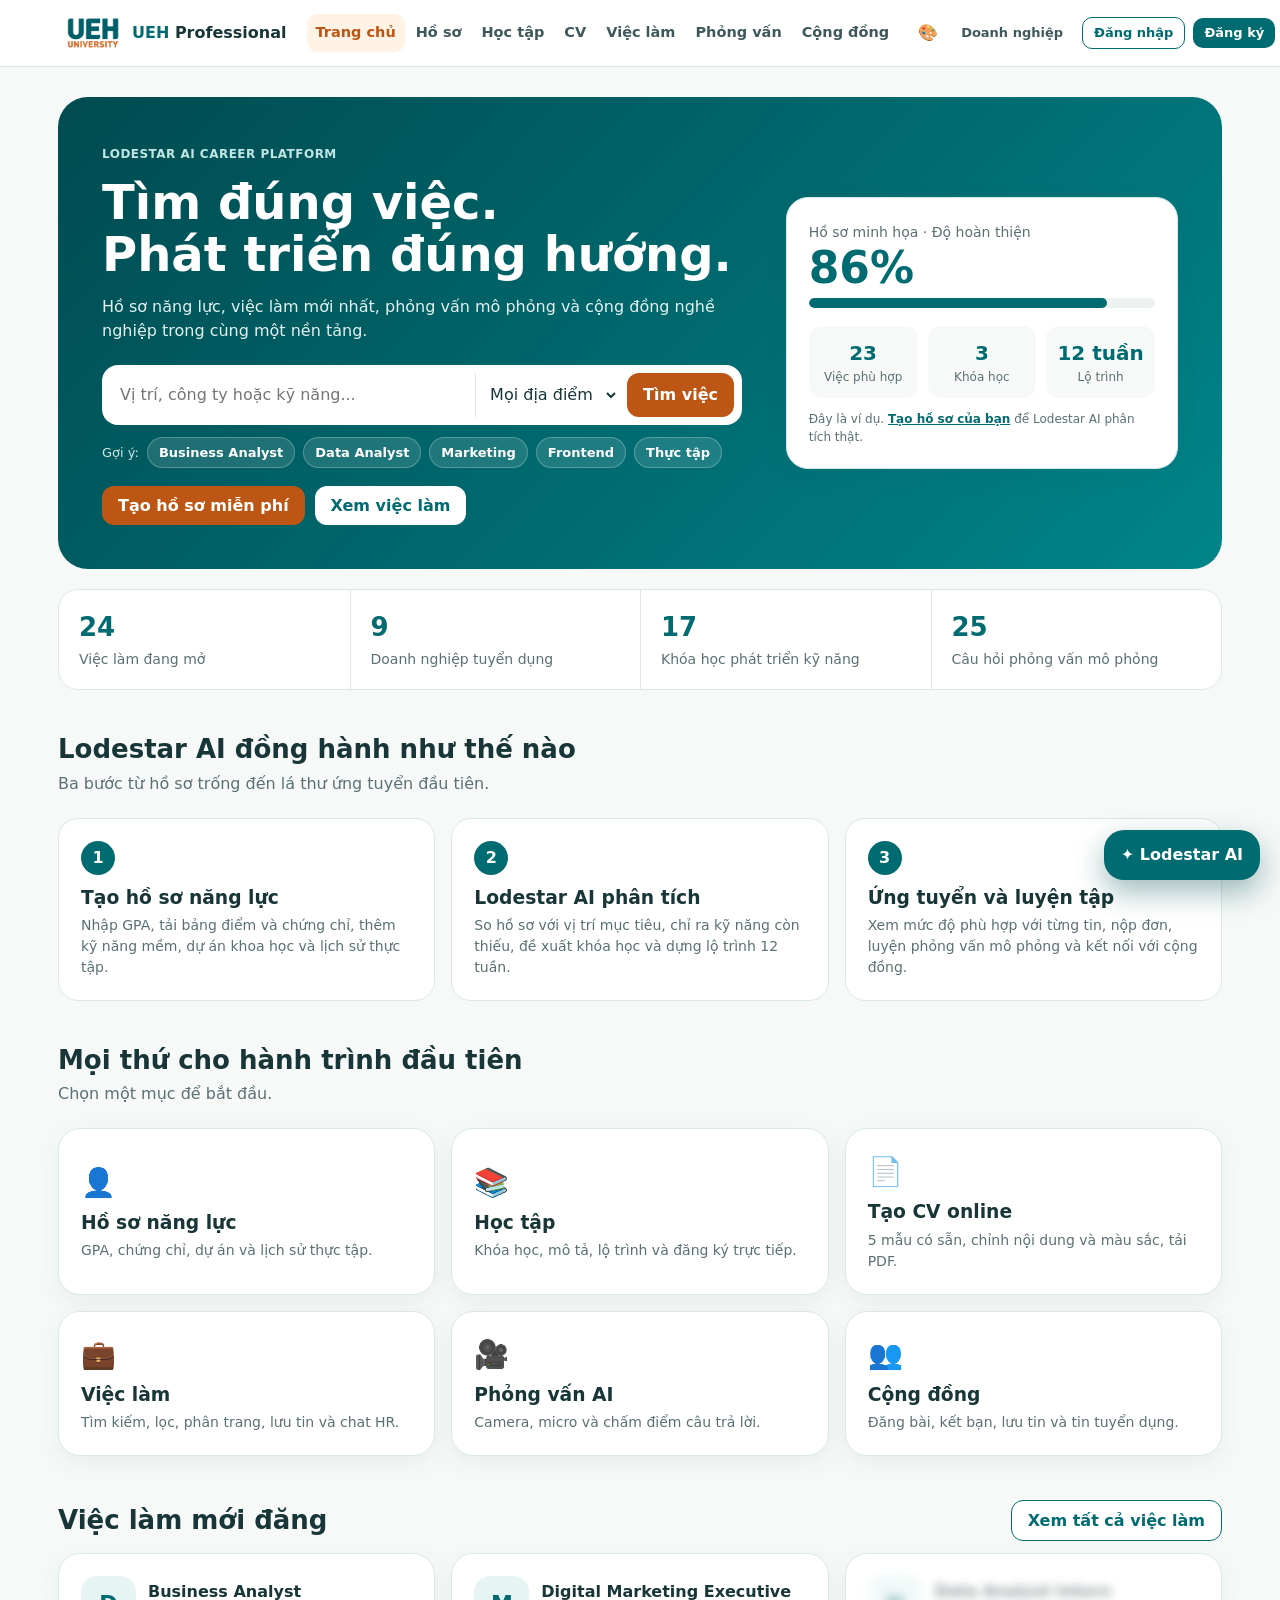
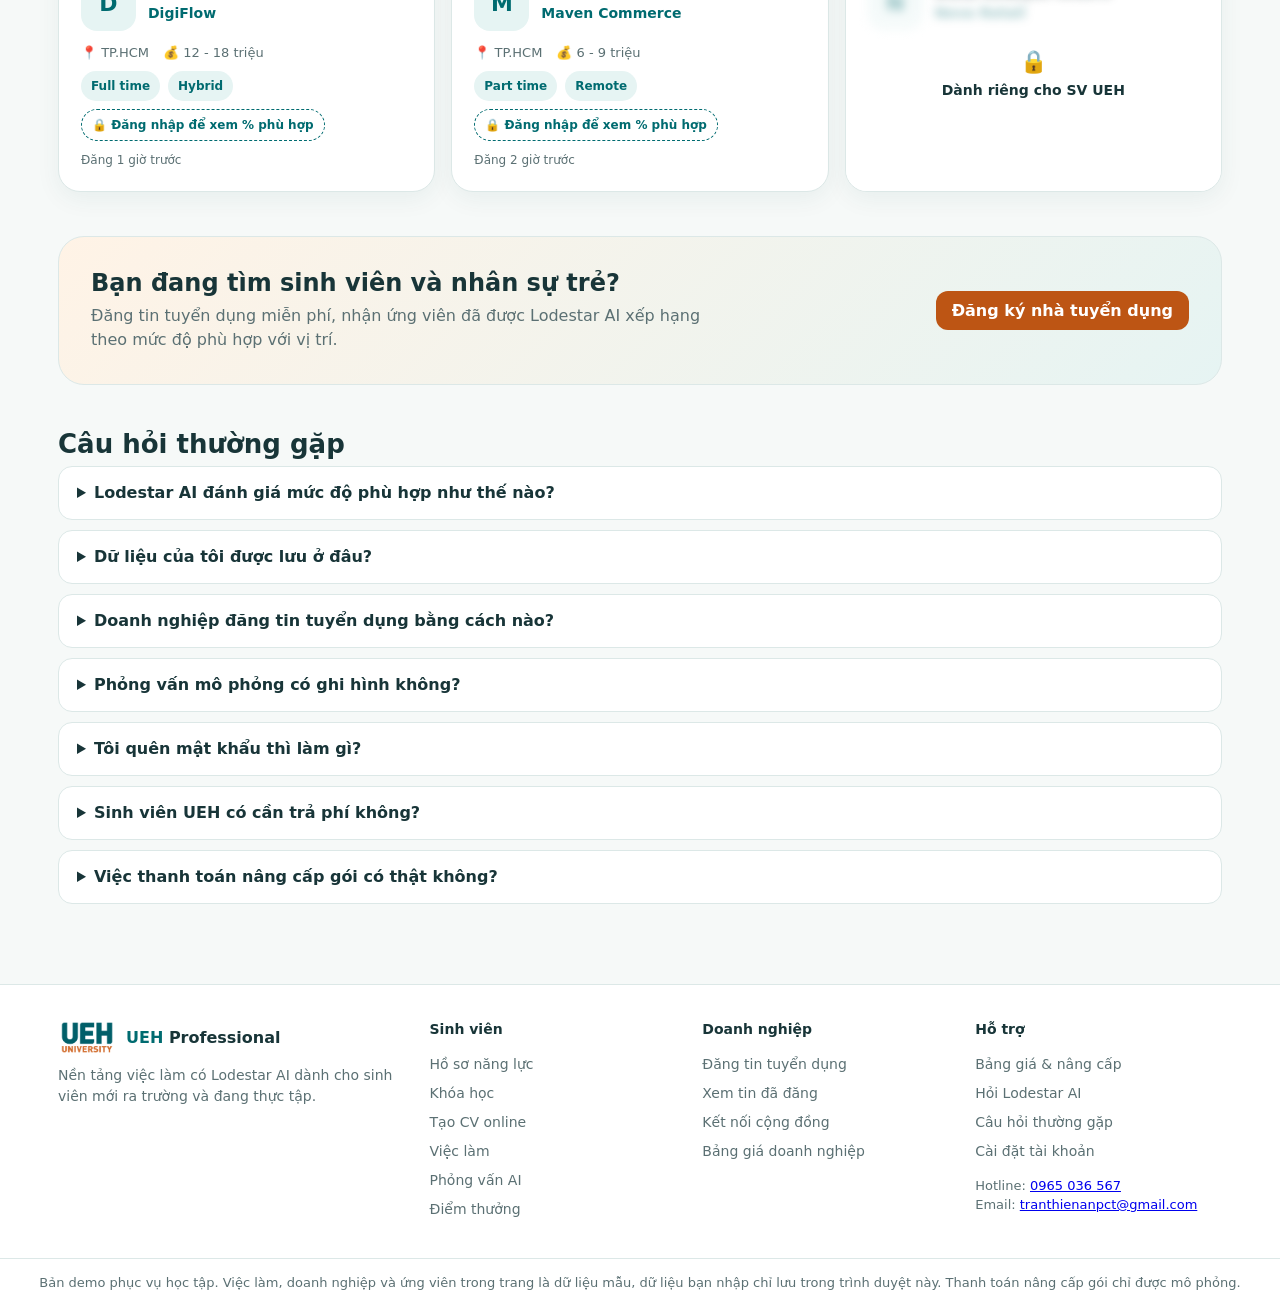
==== commit 39d7d80e: "Rename UEH_Professional.html to index.html" ====
--- a/index.html
+++ b/index.html
@@ -1,9 +1,21 @@
 <!doctype html>
-<html lang="vi"><head><meta charset="utf-8"><meta name="viewport" content="width=device-width,initial-scale=1"><meta name="description" content="UEH Professional: nền tảng việc làm và thực tập có Lodestar AI dành cho sinh viên mới ra trường."><title>UEH Professional</title>
-<link rel="stylesheet" href="style.css"></head><body>
+<html lang="vi"><head><meta charset="utf-8"><meta name="viewport" content="width=device-width,initial-scale=1"><meta name="description" content="Nền tảng việc làm và thực tập có Lodestar AI dành cho sinh viên mới ra trường và đang thực tập.">
+<meta property="og:type" content="website">
+<meta property="og:site_name" content="UEH Professional">
+<meta property="og:title" content="UEH Professional — Lodestar AI Career Platform">
+<meta property="og:description" content="Nền tảng việc làm và thực tập có Lodestar AI dành cho sinh viên mới ra trường và đang thực tập.">
+<meta property="og:image" content="UEH_Professional_logo.png">
+<meta property="og:image:alt" content="Logo UEH Professional">
+<meta name="twitter:card" content="summary">
+<meta name="twitter:title" content="UEH Professional — Lodestar AI Career Platform">
+<meta name="twitter:description" content="Nền tảng việc làm và thực tập có Lodestar AI dành cho sinh viên mới ra trường và đang thực tập.">
+<link rel="icon" href="UEH_Professional_logo.png">
+<link rel="stylesheet" href="UEH_Professional.css">
+<title>UEH Professional</title>
+</head><body>
 <a class="skip" href="#main">Bỏ qua điều hướng</a>
 <header class="header"><div class="nav">
-<button type="button" class="brand" id="brand" aria-label="UEH Professional - về trang chủ"><img id="brandLogo" src="logo.png" alt=""><span><b>UEH</b> Professional</span></button>
+<button type="button" class="brand" id="brand" aria-label="UEH Professional - về trang chủ"><img id="brandLogo" src="UEH_Professional_logo.png" alt=""><span><b>UEH</b> Professional</span></button>
 <nav class="tabs" id="tabs" aria-label="Điều hướng chính">
 <button type="button" data-view="home" data-roles="guest student employer" class="active">Trang chủ</button>
 <button type="button" data-view="profile" data-roles="guest student">Hồ sơ</button>
@@ -118,7 +130,7 @@
 <div id="interviewLock"></div>
 <div class="interview" id="interviewMain">
 <div>
-<div class="card"><div class="video" id="videoBox"><div id="videoPlaceholder">📷<br>Camera chưa được bật</div><video id="video" autoplay muted playsinline class="hide"></video><span class="timer hide" id="timer">00:00</span><div class="controls"><button type="button" class="btn orange" id="startCam">Bắt đầu</button><button type="button" class="btn light hide" id="muteBtn">Tắt mic</button><button type="button" class="btn orange hide" id="stopCam">Kết thúc</button></div></div></div>
+<div class="card"><div class="video" id="videoBox"><div id="videoPlaceholder">📷<br>Camera chưa được bật</div><video id="video" autoplay muted playsinline class="hide"></video><span class="timer hide" id="timer">00:00</span><div class="controls"><button type="button" class="btn orange" id="startCam">Bắt đầu</button><button type="button" class="btn light mic-btn hide" id="muteBtn" aria-label="Tắt mic" aria-pressed="false">🎙️</button><button type="button" class="btn orange hide" id="stopCam">Kết thúc</button></div></div></div>
 <div class="card" style="margin-top:16px"><div class="row-head"><h3>Lịch sử luyện tập</h3><span class="chip" id="histAvg"></span></div><div id="histList" class="list"></div></div>
 </div>
 <div class="card"><small class="eyebrow" id="qNum"></small><h2 id="question" style="margin:6px 0 4px"></h2>
@@ -146,7 +158,7 @@
 <div><div class="brand" style="padding:0"><img data-logo alt=""><span><b>UEH</b> Professional</span></div><p>Nền tảng việc làm có Lodestar AI dành cho sinh viên mới ra trường và đang thực tập.</p></div>
 <div><h4>Sinh viên</h4><button class="fl" data-go="profile">Hồ sơ năng lực</button><button class="fl" data-go="learning">Khóa học</button><button class="fl" data-go="cv">Tạo CV online</button><button class="fl" data-go="jobs">Việc làm</button><button class="fl" data-go="interview">Phỏng vấn AI</button><button class="fl" data-act="go-rewards">Điểm thưởng</button></div>
 <div><h4>Doanh nghiệp</h4><button class="fl" data-act="emp-cta">Đăng tin tuyển dụng</button><button class="fl" data-go="jobs">Xem tin đã đăng</button><button class="fl" data-go="community">Kết nối cộng đồng</button><button class="fl" data-go="pricing">Bảng giá doanh nghiệp</button></div>
-<div><h4>Hỗ trợ</h4><button class="fl" data-go="pricing">Bảng giá &amp; nâng cấp</button><button class="fl" data-act="chat-open">Hỏi Lodestar AI</button><button class="fl" data-act="faq">Câu hỏi thường gặp</button><button class="fl" data-act="settings">Cài đặt tài khoản</button><p class="muted" style="margin:10px 0 0;font-size:13px">Hotline: <a href="tel:0965036567">0965 036 567</a></p></div>
+<div><h4>Hỗ trợ</h4><button class="fl" data-go="pricing">Bảng giá &amp; nâng cấp</button><button class="fl" data-act="chat-open">Hỏi Lodestar AI</button><button class="fl" data-act="faq">Câu hỏi thường gặp</button><button class="fl" data-act="settings">Cài đặt tài khoản</button><p class="muted" style="margin:10px 0 0;font-size:13px">Hotline: <a href="tel:0965036567">0965 036 567</a><br>Email: <a href="mailto:tranthienanpct@gmail.com">tranthienanpct@gmail.com</a></p></div>
 </div>
 <div class="footer-bar">Bản demo phục vụ học tập. Việc làm, doanh nghiệp và ứng viên trong trang là dữ liệu mẫu, dữ liệu bạn nhập chỉ lưu trong trình duyệt này. Thanh toán nâng cấp gói chỉ được mô phỏng.</div>
 <style id="pageStyle"></style><div id="cvPrintRoot"></div>
@@ -154,7 +166,7 @@
 
 <button type="button" class="chatfab" id="lodestarFab" aria-expanded="false" aria-controls="lodestarChat">✦ <span>Lodestar AI</span></button>
 <div class="chat hide" id="lodestarChat" role="dialog" aria-label="Trò chuyện với Lodestar AI">
-<div class="chathead"><span><b>Lodestar AI · Trực tuyến</b><small id="lodestarMeta"></small></span><button type="button" id="closeLodestar" aria-label="Đóng khung chat">×</button></div>
+<div class="chathead"><div class="chat-title-wrap"><div class="chat-title-row"><b>Lodestar AI</b><span class="online-dot" aria-hidden="true"></span><span class="sr">Đang trực tuyến</span></div><small id="lodestarMeta" class="chat-meta"></small></div><button type="button" id="closeLodestar" aria-label="Đóng khung chat">×</button></div>
 <div class="messages" id="lodestarMessages" aria-live="polite"></div>
 <div class="quick-replies" id="lodestarQuick"></div>
 <form id="lodestarForm"><input id="lodestarInput" aria-label="Tin nhắn cho Lodestar AI" placeholder="Hỏi Lodestar AI..." autocomplete="off"><button class="btn orange">Gửi</button></form>
@@ -191,7 +203,7 @@
 </div>
 <div class="field"><label for="rgName" id="rgNameLbl">Họ và tên</label><input id="rgName" name="fullname" autocomplete="name"><small class="err"></small></div>
 <div id="empExtra" class="row2 hide"><div class="field"><label for="rgInd">Lĩnh vực</label><select id="rgInd" name="industry"><option>Công nghệ &amp; phần mềm</option><option>Thương mại điện tử</option><option>Bán lẻ &amp; FMCG</option><option>Tài chính &amp; ngân hàng</option><option>Logistics</option><option>Giáo dục</option><option>Truyền thông &amp; thiết kế</option><option>Khác</option></select></div><div class="field"><label for="rgSize">Quy mô</label><select id="rgSize" name="size"><option>Dưới 50 nhân sự</option><option>50 - 200 nhân sự</option><option>200 - 1000 nhân sự</option><option>Trên 1000 nhân sự</option></select></div></div>
-<div class="field"><label for="rgEmail">Email</label><input id="rgEmail" name="email" type="email" autocomplete="email" placeholder="ten@email.com"><small class="muted" id="rgEmailHint">Dùng email @st.ueh.edu.vn để được mở toàn bộ chức năng miễn phí.</small><small class="err"></small></div>
+<div class="field"><label for="rgEmail">Email</label><input id="rgEmail" name="email" type="email" autocomplete="email" placeholder="ten@email.com"><small class="muted" id="rgEmailHint">Dùng email trường dạng hoten.mssv@st.ueh.edu.vn để được mở toàn bộ chức năng miễn phí.</small><small class="err"></small></div>
 <div class="field"><label for="rgPw">Mật khẩu</label><div class="pw-wrap"><input id="rgPw" name="password" type="password" autocomplete="new-password" aria-describedby="pwHint"><button type="button" class="eye" data-eye="rgPw" aria-pressed="false" aria-label="Hiện mật khẩu">Hiện</button></div><div class="meter" aria-hidden="true"><i id="pwBar"></i></div><small class="muted" id="pwHint">Tối thiểu 6 ký tự. Dùng chữ hoa, số và ký tự đặc biệt để mạnh hơn.</small><small class="err"></small></div>
 <div class="field"><label for="rgPw2">Nhập lại mật khẩu</label><input id="rgPw2" name="password2" type="password" autocomplete="new-password"><small class="err"></small></div>
 <label class="inline-check"><input type="checkbox" name="terms"> Tôi đồng ý với điều khoản sử dụng bản demo</label><small class="err" data-terms-err style="color:var(--bad);font-size:13px"></small>
@@ -224,4 +236,5 @@
 <!-- Chat với HR -->
 <div class="modalBG hrchat hide" id="hrModal" data-static="1"><div class="modal" role="dialog" aria-modal="true" aria-labelledby="hrTitle" style="height:560px;display:flex;flex-direction:column"><button type="button" class="close" data-close aria-label="Đóng">×</button><h3 id="hrTitle" style="padding-right:36px">Chat HR</h3><div class="messages" id="hrMessages" style="flex:1;border-radius:14px" aria-live="polite"></div><form id="hrForm" style="display:flex;gap:7px;margin-top:10px"><input id="hrInput" aria-label="Tin nhắn cho HR" style="flex:1;min-width:0;border:1px solid var(--line);border-radius:10px;padding:10px" placeholder="Nhắn cho HR..." autocomplete="off"><button class="btn primary">Gửi</button></form></div></div>
 
-<script src="script.js" defer></script></body></html>
+<script src="UEH_Professional.js"></script>
+</body></html>
--- a/UEH_Professional.css
+++ b/UEH_Professional.css
@@ -0,0 +1,595 @@
+
+html{scrollbar-width:thin;scrollbar-color:var(--line) transparent}
+::-webkit-scrollbar{width:11px;height:11px}
+::-webkit-scrollbar-track{background:transparent}
+::-webkit-scrollbar-thumb{background:var(--line);border-radius:99px;border:3px solid var(--bg);background-clip:padding-box}
+::-webkit-scrollbar-thumb:hover{background:var(--faint)}
+::-webkit-scrollbar-corner{background:transparent}
+
+:root{--t:#006b70;--td:#004b50;--tl:#14a3a0;--o:#bd5514;--ohover:#a54610;--bg:#f6f9f8;--ink:#183538;--mut:#5b7073;--line:#dce8e7;--soft:#e6f4f3;--ok:#1f7a45;--warn:#8a5200;--bad:#b3261e;--card:#fff;--card2:#f6f9f8;--hover:#eef5f4;--track:#edf2f1;--ink2:#3f585b;--faint:#8ea2a4;--header:#fffffff2;--tx:#006b70;--ot:#bd5514;--okbg:#e4f5ea;--warnbg:#fff3e6;--badbg:#fdeceb;--noticebg:#fff8ec;--noticeink:#6b4300;--infobg:#eef7f6;--badink:#9c1c1c;--intbg:#e8f0ff;--intc:#204a9c;--aibg:#f2faf9;--line2:#bfe0dd;--chipn:#eef2f2}
+*{box-sizing:border-box}
+html{scroll-behavior:smooth}
+body{margin:0;font-family:Inter,system-ui,"Segoe UI",Roboto,sans-serif;background:var(--bg);color:var(--ink);line-height:1.5;-webkit-font-smoothing:antialiased}
+button,input,textarea,select{font:inherit;color:inherit}
+button{cursor:pointer}
+button:disabled{cursor:not-allowed;opacity:.55}
+h1,h2,h3{line-height:1.2}
+h1,h2,h3,p{margin-top:0}
+.hide{display:none!important}
+:focus-visible{outline:3px solid var(--tl);outline-offset:2px}
+.skip{position:absolute;left:-999px;top:8px;background:var(--card);padding:8px 14px;border-radius:10px;z-index:300;font-weight:700}
+.skip:focus{left:8px}
+.muted{color:var(--mut);font-size:14px}
+.req{color:var(--bad);font-style:normal}
+
+/* ===== Header ===== */
+.header{position:sticky;top:0;z-index:40;background:var(--header);backdrop-filter:blur(14px);border-bottom:1px solid var(--line)}
+.nav{max-width:1200px;margin:auto;padding:10px 18px;display:flex;align-items:center;gap:14px}
+.brand{display:flex;align-items:center;gap:10px;font-weight:900;font-size:16px;background:none;border:0;padding:4px 6px;border-radius:12px;color:var(--ink);flex:none}
+.brand img{width:58px;height:38px;object-fit:contain}
+.brand b{color:var(--tx)}
+.tabs{margin-left:auto;display:flex;gap:2px}
+.tabs button{border:0;background:transparent;padding:8px 9px;border-radius:11px;font-weight:750;font-size:14.5px;color:var(--ink2);white-space:nowrap}
+.tabs button:hover{background:var(--hover)}
+.tabs button.active{background:var(--warnbg);color:var(--ot)}
+.hdr-actions{display:flex;align-items:center;gap:8px;position:relative}
+.user-account{display:flex;align-items:center;gap:9px;background:var(--soft);border:0;color:var(--tx);padding:5px 12px 5px 6px;border-radius:14px;font-weight:750}
+.user-avatar{width:32px;height:32px;border-radius:50%;display:grid;place-items:center;background:linear-gradient(135deg,var(--t),var(--tl));color:#fff;font-size:12px;font-weight:900;box-shadow:0 3px 10px #006b7040;flex:none}
+.user-info{display:flex;flex-direction:column;align-items:flex-start;line-height:1.15;text-align:left}
+.user-info strong{font-size:13px;max-width:130px;overflow:hidden;text-overflow:ellipsis;white-space:nowrap}
+.user-info small{font-size:11px;color:var(--mut);font-weight:600}
+.bell{position:relative;border:0;background:transparent;width:40px;height:40px;border-radius:12px;font-size:19px}
+.bell:hover{background:var(--hover)}
+.bell .dot{position:absolute;top:3px;right:2px;min-width:18px;height:18px;border-radius:9px;background:var(--o);color:#fff;font-size:11px;font-weight:800;display:grid;place-items:center;padding:0 4px}
+.dropdown{position:absolute;right:0;top:calc(100% + 8px);width:290px;background:var(--card);border:1px solid var(--line);border-radius:20px;box-shadow:0 18px 50px #00383b30;padding:8px;z-index:70}
+.dropdown button.mi{display:flex;width:100%;align-items:center;gap:10px;border:0;background:transparent;text-align:left;padding:10px 12px;border-radius:10px;font-weight:650}
+.dropdown button.mi:hover{background:var(--hover)}
+.dropdown hr{border:0;border-top:1px solid var(--line);margin:6px 0}
+.dropdown .dh{padding:8px 12px 10px}
+.dropdown .dh b{display:block}
+.dropdown .dh small{color:var(--mut)}
+.notif-list{max-height:320px;overflow:auto}
+.notif-item{padding:10px 12px;border-radius:10px;font-size:14px}
+.notif-item.unread{background:var(--soft)}
+.notif-item small{display:block;color:var(--mut);margin-top:2px}
+
+/* ===== Layout ===== */
+.wrap{max-width:1200px;margin:auto;padding:30px 18px 70px}
+.view{display:none}
+.view.active{display:block}
+.topline{display:flex;justify-content:space-between;gap:15px;align-items:flex-end;margin-bottom:20px;flex-wrap:wrap}
+.topline h1{margin-bottom:6px}
+.eyebrow{font-size:12px;font-weight:800;letter-spacing:.04em;color:var(--tx)}
+.section-title{margin:0 0 6px;font-size:26px}
+.section-sub{margin:0 0 22px;color:var(--mut)}
+.band{margin-top:44px}
+
+/* ===== Buttons ===== */
+.btn{border:0;border-radius:12px;padding:10px 16px;font-weight:800;line-height:1.2;transition:background .15s,transform .05s;display:inline-flex;align-items:center;justify-content:center;gap:6px}
+.btn:active:not(:disabled){transform:translateY(1px)}
+.primary{background:var(--t);color:#fff}
+.primary:hover:not(:disabled){background:var(--td)}
+.orange{background:var(--o);color:#fff}
+.orange:hover:not(:disabled){background:var(--ohover)}
+.light{background:#fff;color:#006b70}
+.light:hover:not(:disabled){background:var(--soft)}
+.outline{background:var(--card);border:1px solid var(--t);color:var(--tx)}
+.outline:hover:not(:disabled){background:var(--soft)}
+.ghost{background:transparent;color:var(--ink2)}
+.ghost:hover:not(:disabled){background:var(--hover)}
+.danger{background:var(--card);border:1px solid #e3b8b5;color:var(--bad)}
+.danger:hover:not(:disabled){background:var(--badbg)}
+.sm{padding:7px 11px;font-size:13px;border-radius:10px}
+.block{width:100%}
+.linkbtn{background:none;border:0;padding:0;color:var(--tx);font-weight:700;text-decoration:underline;font-size:inherit}
+.icon-btn{border:0;background:transparent;width:30px;height:30px;border-radius:8px;color:var(--mut);font-size:15px;line-height:1}
+.icon-btn:hover{background:var(--hover);color:var(--ink)}
+.icon-btn.del:hover{background:var(--badbg);color:var(--bad)}
+.registered{background:var(--soft)!important;color:var(--tx)!important}
+
+/* ===== Cards, chips, progress ===== */
+.card{background:var(--card);border:1px solid var(--line);border-radius:22px;padding:22px;box-shadow:0 7px 25px #004b5010}
+.card>h3:first-child,.card>.row-head:first-child h3{margin-top:0}
+.row-head{display:flex;align-items:center;justify-content:space-between;gap:10px;margin-bottom:12px}
+.row-head h3{margin:0}
+.chips{display:flex;flex-wrap:wrap;gap:8px}
+.chip{background:var(--soft);color:var(--tx);padding:6px 10px;border-radius:99px;font-size:12px;font-weight:750;display:inline-flex;align-items:center;gap:4px}
+.chip.warn{background:var(--warnbg);color:var(--warn)}
+.chip.ok{background:var(--okbg);color:var(--ok)}
+.chip.bad{background:var(--badbg);color:var(--bad)}
+.chip.match{background:var(--t);color:#fff}
+.chip.lock{border:1px dashed var(--t);background:var(--card);cursor:pointer}
+.chip button{border:0;background:transparent;color:inherit;padding:0 0 0 2px;font-size:14px;line-height:1;opacity:.7}
+.chip button:hover{opacity:1}
+.progress{height:10px;background:var(--track);border-radius:99px;overflow:hidden}
+.progress i{display:block;height:100%;background:var(--t);border-radius:99px;transition:width .4s}
+.list{display:grid;gap:9px}
+.item{background:var(--card2);border-radius:12px;padding:12px;display:flex;justify-content:space-between;gap:10px;align-items:flex-start}
+.item .grow{flex:1;min-width:0}
+.item .acts{display:flex;gap:2px;flex:none}
+.empty-state{text-align:center;padding:28px;color:var(--mut)}
+.empty-state b{display:block;color:var(--ink);margin-bottom:4px}
+.notice{font-size:12px;color:var(--mut)}
+.error{background:var(--badbg);color:var(--badink);padding:10px 12px;border-radius:10px;font-size:14px}
+.info-box{background:var(--infobg);border:1px solid var(--line2);border-radius:12px;padding:12px 14px;font-size:14px}
+.demo-box{background:var(--noticebg);border:1px dashed #e0b56a;border-radius:12px;padding:12px 14px;font-size:14px;color:var(--noticeink)}
+.demo-box b{font-size:20px;letter-spacing:.15em;color:var(--noticeink)}
+
+/* ===== Home ===== */
+.hero{border-radius:30px;padding:44px;background:linear-gradient(135deg,var(--td),#00858a);color:#fff;display:grid;grid-template-columns:1.25fr .75fr;gap:30px;align-items:center}
+.hero h1{font-size:clamp(32px,4vw,48px);line-height:1.08;margin:12px 0 14px}
+.hero p{color:#e3f1f0;max-width:620px}
+.hero .card{color:var(--ink)}
+.hero .card p{color:var(--mut);max-width:none}
+.hero .card .linkbtn{color:var(--tx)}
+.hero-search{display:flex;gap:8px;background:var(--card);border-radius:16px;padding:8px;margin:22px 0 12px;max-width:640px}
+.hero-search input,.hero-search select{border:0;outline:0;background:transparent;padding:10px;min-width:0;color:var(--ink)}
+.hero-search input{flex:1}
+.hero-search select{border-left:1px solid var(--line);max-width:150px}
+.hero-search input:focus-visible,.hero-search select:focus-visible{outline:2px solid var(--tl);outline-offset:-2px;border-radius:8px}
+.quick{display:flex;flex-wrap:wrap;gap:8px;align-items:center;font-size:13px;color:#cfe6e4}
+.quick button{background:#ffffff1f;border:1px solid #ffffff40;color:#fff;border-radius:99px;padding:5px 11px;font-size:13px;font-weight:650}
+.quick button:hover{background:#ffffff33}
+.hero-cta{display:flex;gap:10px;flex-wrap:wrap;margin-top:18px}
+.stats{display:grid;grid-template-columns:repeat(3,1fr);gap:10px;margin-top:18px}
+.stats div{background:var(--card2);border-radius:13px;padding:12px 6px;text-align:center}
+.stats b{display:block;font-size:20px;color:var(--tx)}
+.stats small{display:block;color:var(--mut);font-size:12px}
+.pct{font-size:44px;font-weight:900;color:var(--tx);margin:2px 0 8px;line-height:1}
+.strip{display:grid;grid-template-columns:repeat(4,1fr);gap:0;background:var(--card);border:1px solid var(--line);border-radius:20px;margin-top:20px}
+.strip div{padding:18px 20px;text-align:left;border-left:1px solid var(--line)}
+.strip div:first-child{border-left:0}
+.strip b{display:block;font-size:26px;color:var(--tx)}
+.strip span{color:var(--mut);font-size:14px}
+.steps{display:grid;grid-template-columns:repeat(3,1fr);gap:16px;counter-reset:st;padding:0;list-style:none;margin:0}
+.steps li{counter-increment:st;background:var(--card);border:1px solid var(--line);border-radius:20px;padding:22px 22px 22px 22px;position:relative}
+.steps li::before{content:counter(st);width:34px;height:34px;border-radius:50%;background:var(--t);color:#fff;display:grid;place-items:center;font-weight:900;margin-bottom:12px}
+.steps h3{margin-bottom:6px}
+.steps p{margin:0;color:var(--mut);font-size:14px}
+.grid3{display:grid;grid-template-columns:repeat(3,1fr);gap:16px}
+.feature{transition:transform .2s,box-shadow .2s;cursor:pointer;text-align:left;font:inherit;color:inherit;border:1px solid var(--line);display:block;width:100%}
+.feature:hover{transform:translateY(-3px);box-shadow:0 14px 34px #004b5018}
+.feature .ico{font-size:28px}
+.feature h3{margin:8px 0 6px}
+.feature p{color:var(--mut);font-size:14px;margin:0}
+.mini-jobs{display:grid;grid-template-columns:repeat(3,1fr);gap:16px}
+.cta-band{margin-top:44px;border-radius:26px;background:linear-gradient(135deg,var(--warnbg),var(--soft));border:1px solid var(--line);padding:32px;display:flex;justify-content:space-between;align-items:center;gap:20px;flex-wrap:wrap}
+.cta-band h2{margin:0 0 6px}
+.cta-band p{margin:0;color:var(--mut);max-width:620px}
+.faq details{background:var(--card);border:1px solid var(--line);border-radius:14px;padding:14px 18px;margin-bottom:10px}
+.faq summary{font-weight:750;cursor:pointer}
+.faq details[open] summary{margin-bottom:8px;color:var(--tx)}
+.faq p{margin:0;color:var(--mut)}
+.footer{background:var(--card);border-top:1px solid var(--line)}
+.footer-in{max-width:1200px;margin:auto;padding:34px 18px;display:grid;grid-template-columns:1.4fr 1fr 1fr 1fr;gap:26px}
+.footer h4{margin:0 0 10px;font-size:14px}
+.footer button.fl{display:block;border:0;background:none;padding:4px 0;color:var(--mut);font-size:14px;text-align:left}
+.footer button.fl:hover{color:var(--tx);text-decoration:underline}
+.footer p{color:var(--mut);font-size:14px;margin:8px 0 0}
+.footer-bar{border-top:1px solid var(--line);text-align:center;padding:14px 18px;font-size:13px;color:var(--mut)}
+
+/* ===== Profile ===== */
+.profile-head{display:flex;gap:20px;align-items:center;flex-wrap:wrap}
+.avatar-lg{width:76px;height:76px;border-radius:50%;background:linear-gradient(135deg,var(--t),var(--tl));color:#fff;display:grid;place-items:center;font-size:26px;font-weight:900;flex:none}
+.profile-head .who{flex:1;min-width:220px}
+.profile-head h1{margin:0 0 4px}
+.profile-head .pbar{min-width:240px;flex:0 1 300px}
+.todo{display:flex;flex-wrap:wrap;gap:8px;margin-top:14px}
+.todo button{border:1px dashed var(--t);background:var(--card);color:var(--tx);border-radius:99px;padding:6px 12px;font-size:13px;font-weight:700}
+.todo button:hover{background:var(--soft)}
+.profile-grid{display:grid;grid-template-columns:repeat(3,1fr);gap:16px;margin-top:16px}
+.span2{grid-column:span 2}
+.span3{grid-column:span 3}
+.big-num{font-size:44px;font-weight:900;color:var(--tx);margin:0;line-height:1.1}
+.two{display:grid;grid-template-columns:1fr 1fr;gap:16px;margin-top:16px}
+.ai-card{background:linear-gradient(180deg,var(--aibg),var(--card));border-color:var(--line2)}
+.ai-head{display:flex;justify-content:space-between;align-items:center;gap:12px;flex-wrap:wrap;margin-bottom:14px}
+.ai-head h2{margin:0}
+.ai-summary{background:var(--card);border:1px solid var(--line);border-left:4px solid var(--t);border-radius:12px;padding:14px 16px;margin-bottom:16px}
+.ai-loading{display:flex;align-items:center;gap:10px;padding:24px;color:var(--mut)}
+.spin{width:18px;height:18px;border-radius:50%;border:3px solid var(--soft);border-top-color:var(--tx);animation:spin .8s linear infinite}
+@keyframes spin{to{transform:rotate(360deg)}}
+.rec{display:flex;justify-content:space-between;gap:12px;align-items:center;background:var(--card2);border-radius:12px;padding:12px}
+.rec b{display:block}
+.rec small{color:var(--mut)}
+.road{list-style:none;padding:0;margin:0;display:grid;gap:10px}
+.road li{display:flex;gap:12px;align-items:flex-start;background:var(--card2);border-radius:12px;padding:12px}
+.road input{width:20px;height:20px;margin-top:2px;accent-color:var(--tx);flex:none}
+.road label{cursor:pointer;flex:1}
+.road li.done label b{text-decoration:line-through;color:var(--mut)}
+.road small{display:block;color:var(--mut)}
+.select-inline{border:1px solid var(--line);border-radius:10px;padding:9px 10px;background:var(--card);font-weight:650}
+
+/* ===== Lists / filters / jobs / courses ===== */
+.filter{display:flex;gap:10px;background:var(--card);border:1px solid var(--line);padding:13px;border-radius:18px;margin-bottom:12px;flex-wrap:wrap}
+.filter input{flex:1;min-width:180px}
+.filter input,.filter select,textarea,.field input,.field select,.field textarea,.select-inline{border:1px solid var(--line);border-radius:10px;padding:11px;outline:none;background:var(--card)}
+.filter input:focus,.filter select:focus,textarea:focus,.field input:focus,.field select:focus,.field textarea:focus{border-color:var(--tl);box-shadow:0 0 0 3px #14a3a028}
+.seg{display:inline-flex;background:var(--hover);border-radius:13px;padding:4px;gap:2px;flex-wrap:wrap}
+.seg button{border:0;background:transparent;border-radius:10px;padding:8px 14px;font-weight:750;color:var(--ink2)}
+.seg button.active{background:var(--card);color:var(--ot);box-shadow:0 2px 8px #004b5014}
+.result-line{display:flex;justify-content:space-between;align-items:center;margin:4px 2px 12px;flex-wrap:wrap;gap:8px}
+.jobs{display:grid;gap:14px}
+.job{display:flex;gap:16px}
+.logoBox{width:55px;height:55px;flex:none;border-radius:16px;background:var(--soft);display:grid;place-items:center;color:var(--tx);font-weight:900;font-size:22px}
+.jobmain{flex:1;min-width:0}
+.job h3{margin:0 0 2px}
+.job h3 button{border:0;background:none;padding:0;font:inherit;font-weight:800;text-align:left}
+.job h3 button:hover{color:var(--tx);text-decoration:underline}
+.job .co{color:var(--tx);font-weight:800}
+.job p{color:var(--ink2);margin:8px 0}
+.job-meta{display:flex;flex-wrap:wrap;gap:6px 14px;font-size:13px;color:var(--mut);margin:4px 0 8px}
+.jobactions{display:flex;gap:8px;align-items:flex-start;flex-wrap:wrap;justify-content:flex-end;max-width:250px}
+.job{position:relative}
+.job .jobmain{padding-right:46px}
+.job-heart{position:absolute;top:16px;right:16px;width:34px;height:34px;border-radius:50%;border:1px solid var(--line);background:var(--card);display:grid;place-items:center;font-size:17px;line-height:1;color:var(--mut);flex:none}
+.job-heart:hover{background:var(--hover)}
+.job-heart[aria-pressed="true"]{color:#e0455f;border-color:rgba(224,69,95,.35);background:rgba(224,69,95,.12)}
+.job-actions-row{display:flex;gap:8px;margin-top:14px}
+.job-actions-row .btn{flex:1;min-width:0}
+.pager{display:flex;justify-content:center;gap:14px;align-items:center;margin:22px}
+.timeline{display:flex;align-items:center;gap:0;margin:10px 0 2px;flex-wrap:wrap}
+.timeline span{display:flex;align-items:center;gap:6px;font-size:12px;font-weight:700;color:var(--faint)}
+.timeline span::before{content:"";width:12px;height:12px;border-radius:50%;background:var(--track);flex:none}
+.timeline span.on{color:var(--tx)}
+.timeline span.on::before{background:var(--t)}
+.timeline span.rej{color:var(--bad)}
+.timeline span.rej::before{background:var(--bad)}
+.timeline i{width:26px;height:2px;background:var(--track);margin:0 6px}
+.course-grid{display:grid;grid-template-columns:repeat(2,1fr);gap:16px}
+.course-card{display:flex;flex-direction:column;min-height:355px}
+.course-price{margin-top:10px;font-size:15px}
+.course-price s{margin-right:2px}
+.course-cover{height:105px;border-radius:16px;background:linear-gradient(135deg,var(--soft),var(--warnbg));display:flex;align-items:center;justify-content:space-between;padding:18px;color:var(--tx)}
+.course-cover .course-icon{font-size:38px}
+.course-card h3{margin:16px 0 6px}
+.course-card .course-desc{color:var(--mut);font-size:14px;flex:1}
+.course-route{margin:12px 0;padding:12px;border-radius:12px;background:var(--card2);font-size:13px}
+.course-footer{display:flex;align-items:center;justify-content:space-between;gap:10px;margin-top:12px}
+.tip-strip{display:flex;gap:10px;align-items:center;flex-wrap:wrap;background:var(--card);border:1px solid var(--line);border-radius:16px;padding:12px 16px;margin-bottom:12px;font-size:14px}
+
+/* ===== Detail modal content ===== */
+.detail-head{display:flex;gap:14px;align-items:center;margin-bottom:14px;padding-right:34px}
+.detail-head h2{margin:0 0 2px}
+.detail-sec{margin:18px 0 0}
+.detail-sec h3{margin:0 0 8px;font-size:16px}
+.detail-sec ul{margin:0;padding-left:20px;color:var(--ink2)}
+.detail-sec li{margin:4px 0}
+.fitbox{background:var(--soft);border-radius:16px;padding:16px;margin-top:12px}
+.fitbox .top{display:flex;align-items:center;justify-content:space-between;gap:12px;margin-bottom:8px}
+.fitbox .top b{font-size:28px;color:var(--tx)}
+.modal-actions{display:flex;gap:10px;justify-content:flex-end;flex-wrap:wrap;margin-top:18px}
+.sticky-actions{position:sticky;bottom:-25px;background:var(--card);padding:14px 0 0;margin-top:20px;border-top:1px solid var(--line)}
+
+/* ===== Interview ===== */
+.interview{display:grid;grid-template-columns:1fr 1fr;gap:18px}
+.video{aspect-ratio:16/9;background:#102426;border-radius:17px;overflow:hidden;display:grid;place-items:center;color:#fff;position:relative;text-align:center}
+.video video{width:100%;height:100%;object-fit:cover}
+.controls{position:absolute;bottom:12px;left:50%;transform:translateX(-50%);display:flex;gap:8px}
+.timer{position:absolute;top:10px;right:12px;background:#0008;color:#fff;border-radius:99px;padding:3px 10px;font-size:13px;font-weight:700}
+.score{background:var(--soft);border-radius:16px;padding:16px;margin-top:14px}
+.score h2{color:var(--tx);margin-bottom:6px}
+.bars{display:grid;gap:8px;margin:10px 0}
+.bars div{display:grid;grid-template-columns:96px 1fr 34px;gap:8px;align-items:center;font-size:13px}
+.tips{margin:10px 0 0;padding-left:20px;font-size:14px}
+.tips li{margin:4px 0}
+.ans{width:100%;min-height:150px;resize:vertical}
+.q-actions{display:flex;gap:8px;flex-wrap:wrap;margin:10px 0}
+
+/* ===== Community ===== */
+.community{display:grid;grid-template-columns:1fr 310px;gap:18px}
+.post{margin-bottom:14px}
+.post textarea{width:100%;min-height:90px;resize:vertical}
+.composer-row{display:flex;justify-content:space-between;align-items:center;gap:10px;margin-top:10px;flex-wrap:wrap}
+.posthead{display:flex;gap:11px;align-items:center}
+.posthead .grow{flex:1}
+.avatar{width:41px;height:41px;border-radius:50%;display:grid;place-items:center;background:var(--t);color:#fff;font-weight:800;flex:none}
+.avatar.emp{background:var(--o)}
+.post-body{white-space:pre-wrap;overflow-wrap:anywhere;margin:12px 0}
+.post-actions{display:flex;gap:6px;border-top:1px solid var(--line);padding-top:10px;flex-wrap:wrap}
+.post-actions button{border:0;background:transparent;border-radius:10px;padding:7px 11px;color:var(--ink2);font-weight:700}
+.post-actions button:hover{background:var(--hover)}
+.post-actions button.on{color:var(--ot)}
+.comments{margin-top:10px;display:grid;gap:8px}
+.comment{background:var(--card2);border-radius:12px;padding:9px 12px;font-size:14px}
+.comment small{color:var(--mut);margin-left:6px}
+.comment-form{display:flex;gap:8px}
+.comment-form input{flex:1;min-width:0;border:1px solid var(--line);border-radius:10px;padding:9px 11px}
+.side-row{display:flex;justify-content:space-between;align-items:center;gap:8px}
+
+/* ===== Employer ===== */
+.tiles{display:grid;grid-template-columns:repeat(4,1fr);gap:14px;margin-bottom:18px}
+.tile b{display:block;font-size:30px;color:var(--tx);line-height:1.1}
+.tile span{color:var(--mut);font-size:14px}
+.emp-job{margin-bottom:14px}
+.emp-job .head{display:flex;justify-content:space-between;gap:14px;align-items:flex-start;flex-wrap:wrap}
+.emp-job h3{margin:0 0 4px}
+.emp-job .jobactions{max-width:470px}
+.applicants{margin-top:14px;border-top:1px solid var(--line);padding-top:12px;display:grid;gap:10px}
+.cand{display:flex;gap:12px;align-items:center;background:var(--card2);border-radius:14px;padding:12px;flex-wrap:wrap}
+.cand .grow{flex:1;min-width:200px}
+.cand select{border:1px solid var(--line);border-radius:10px;padding:8px;background:var(--card)}
+.status{font-weight:800;font-size:12px;padding:4px 10px;border-radius:99px;background:var(--soft);color:var(--tx)}
+.status.interview{background:var(--intbg);color:var(--intc)}
+.status.offer{background:var(--okbg);color:var(--ok)}
+.status.rejected{background:var(--badbg);color:var(--bad)}
+.status.closed{background:var(--card2);color:var(--ink2)}
+
+/* ===== Modals ===== */
+.modalBG{position:fixed;inset:0;background:#00383bc9;z-index:80;display:grid;place-items:center;padding:16px;overflow:auto}
+.modal{background:var(--card);border-radius:28px;padding:25px;width:min(500px,100%);max-height:92vh;overflow:auto;position:relative}
+.modal.wide{width:min(760px,100%)}
+.modal.small{width:min(420px,100%)}
+.modal h2{margin-bottom:6px;padding-right:34px}
+.close{position:absolute;right:13px;top:12px;border:0;border-radius:50%;width:35px;height:35px;background:var(--hover);font-size:20px;line-height:1;z-index:2}
+.close:hover{background:var(--track)}
+.auth-brand{display:flex;align-items:center;gap:10px;margin-bottom:14px;font-weight:900}
+.auth-brand img{width:50px;height:32px;object-fit:contain}
+.auth-brand b{color:var(--tx)}
+.auth-msg{background:var(--noticebg);border:1px solid #f0d9a8;color:var(--noticeink);border-radius:10px;padding:10px 12px;font-size:14px;margin-bottom:12px}
+.field{display:grid;gap:5px;margin:12px 0;border:0;padding:0;min-width:0}
+.field label,.field legend{font-weight:700;font-size:14px;padding:0}
+.field input,.field select,.field textarea{width:100%}
+.field.invalid input,.field.invalid select,.field.invalid textarea{border-color:var(--bad)}
+.field .err{color:var(--bad);font-size:13px;min-height:0}
+.field .err:empty{display:none}
+.pw-wrap{position:relative}
+.pw-wrap input{padding-right:64px}
+.pw-wrap .eye{position:absolute;right:6px;top:50%;transform:translateY(-50%);border:0;background:transparent;color:var(--tx);font-weight:700;font-size:13px;padding:6px 8px;border-radius:8px}
+.meter{height:6px;border-radius:99px;background:var(--track);overflow:hidden;margin-top:2px}
+.meter i{display:block;height:100%;width:0;transition:width .25s,background .25s}
+.checks{display:grid;grid-template-columns:repeat(auto-fill,minmax(150px,1fr));gap:6px;max-height:190px;overflow:auto;border:1px solid var(--line);border-radius:10px;padding:10px}
+.check{display:flex;align-items:center;gap:8px;font-size:14px;font-weight:500}
+.check input{width:auto;accent-color:var(--tx)}
+.row2{display:grid;grid-template-columns:1fr 1fr;gap:12px}
+.inline-check{display:flex;align-items:center;gap:8px;font-size:14px;margin:8px 0}
+.inline-check input{accent-color:var(--tx);width:auto;flex:none}
+.field-toggle{background:var(--card2);border-radius:12px;padding:11px 14px;margin:12px 0}
+.field-toggle .inline-check{margin:0;font-weight:650}
+.field-toggle small.muted{display:block;margin:4px 0 0 26px}
+.sep{display:flex;align-items:center;gap:10px;color:var(--mut);font-size:13px;margin:16px 0 10px}
+.sep::before,.sep::after{content:"";flex:1;border-top:1px solid var(--line)}
+.role-pick{display:grid;grid-template-columns:1fr 1fr;gap:8px;margin:10px 0 4px}
+.role-pick label{border:1px solid var(--line);border-radius:12px;padding:10px 12px;cursor:pointer;display:block;font-weight:750}
+.role-pick label small{display:block;font-weight:500;color:var(--mut)}
+.role-pick input{position:absolute;opacity:0;pointer-events:none}
+.role-pick label:has(input:checked){border-color:var(--ot);background:var(--warnbg);color:var(--ot)}
+.role-pick label:has(input:focus-visible){outline:3px solid var(--tl);outline-offset:2px}
+
+/* ===== Chat ===== */
+.chatfab{position:fixed;right:20px;bottom:20px;z-index:60;background:var(--t);color:#fff;border:0;border-radius:20px;padding:13px 17px;font-weight:800;box-shadow:0 12px 30px #004b5060}
+.chatfab:hover{background:var(--td)}
+.chat{position:fixed;right:20px;bottom:80px;z-index:61;width:min(380px,calc(100vw - 30px));height:min(540px,calc(100vh - 110px));background:var(--card);border-radius:26px;box-shadow:0 20px 60px #00383b50;display:flex;flex-direction:column;overflow:hidden}
+.chathead{background:var(--t);color:#fff;padding:14px 15px;display:flex;justify-content:space-between;align-items:flex-start;gap:10px}
+.chat-title-wrap{display:flex;flex-direction:column;gap:3px}
+.chat-title-row{display:flex;align-items:center;gap:7px}
+.online-dot{width:9px;height:9px;border-radius:50%;background:#22c55e;box-shadow:0 0 0 2px #ffffff4d;flex:none}
+.chat-meta{color:#eafaf8cc;font-size:12px;font-weight:600}
+.chathead .close-x,.chathead>button{margin-top:1px}
+.chathead button{border:0;background:#ffffff26;color:#fff;border-radius:50%;width:30px;height:30px;font-size:18px;line-height:1}
+.messages{flex:1;overflow:auto;padding:13px;background:var(--card2)}
+.msg{display:flex;margin:8px 0}
+.msg>span{max-width:86%;border-radius:14px;padding:10px 12px;background:var(--card);border:1px solid var(--line);overflow-wrap:anywhere}
+.msg.me{justify-content:flex-end}
+.msg.me>span{background:var(--t);color:#fff;border-color:var(--tx)}
+.msg .bub-btn{display:block;width:100%;text-align:left;margin-top:6px;border:1px solid var(--line);background:var(--card2);border-radius:10px;padding:7px 10px;font-size:13px;font-weight:650;color:var(--tx)}
+.msg .bub-btn:hover{background:var(--soft)}
+.typing i{display:inline-block;width:6px;height:6px;border-radius:50%;background:#9fb3b5;margin:0 2px;animation:blink 1s infinite}
+.typing i:nth-child(2){animation-delay:.15s}.typing i:nth-child(3){animation-delay:.3s}
+@keyframes blink{0%,80%,100%{opacity:.25}40%{opacity:1}}
+.quick-replies{display:flex;gap:6px;flex-wrap:wrap;padding:8px 10px 0;background:var(--card);border-top:1px solid var(--line)}
+.quick-replies button{border:1px solid var(--line);background:var(--card);border-radius:99px;padding:5px 10px;font-size:12px;font-weight:700;color:var(--tx)}
+.quick-replies button:hover{background:var(--soft)}
+.chat form{display:flex;gap:7px;padding:10px;background:var(--card)}
+.chat form input{min-width:0;flex:1;border:1px solid var(--line);border-radius:10px;padding:10px}
+.hrchat{z-index:90}
+
+/* ===== Toast ===== */
+.toasts{position:fixed;left:50%;bottom:22px;transform:translateX(-50%);z-index:200;display:grid;gap:8px;width:min(440px,calc(100vw - 30px));pointer-events:none}
+.toast{background:#173f42;color:#fff;border-radius:18px;padding:12px 16px;font-weight:650;font-size:14px;box-shadow:0 12px 30px #00000030;animation:tin .22s ease-out;pointer-events:auto}
+.toast.bad{background:#8f1d17}
+.toast.warn{background:#7a4a00}
+.toast.out{opacity:0;transition:opacity .25s}
+@keyframes tin{from{opacity:0;transform:translateY(8px)}to{opacity:1;transform:none}}
+
+/* ===== Responsive ===== */
+@media(max-width:1000px){.grid3,.mini-jobs{grid-template-columns:repeat(2,1fr)}.tiles{grid-template-columns:repeat(2,1fr)}.strip{grid-template-columns:repeat(2,1fr)}.strip div:nth-child(3){border-left:0}.strip div:nth-child(n+3){border-top:1px solid var(--line)}.footer-in{grid-template-columns:1fr 1fr}}
+@media(max-width:1180px){.nav{flex-wrap:wrap}.tabs{overflow:auto;width:100%;order:3;margin-left:0;padding-bottom:2px}.hdr-actions{margin-left:auto}}
+@media(max-width:850px){.hero,.interview,.community{grid-template-columns:1fr}.profile-grid{grid-template-columns:1fr}.span2,.span3{grid-column:auto}.two,.steps{grid-template-columns:1fr}.job{flex-direction:column}.jobactions{justify-content:flex-start;max-width:none}.topline{align-items:flex-start;flex-direction:column}.hero{padding:30px 22px}}
+@media(max-width:700px){.course-grid{grid-template-columns:1fr}}
+@media(max-width:600px){.hdr-btns [data-act=emp-cta]{display:none}.grid3,.mini-jobs{grid-template-columns:1fr}.hero-search{flex-wrap:wrap}.hero-search input{flex-basis:100%}.hero-search select{border-left:0;max-width:none;flex:1}.tiles{grid-template-columns:1fr 1fr}.footer-in{grid-template-columns:1fr}.row2,.role-pick{grid-template-columns:1fr}.user-info{display:none}.user-account{padding:5px}.brand span{display:none}.brand img{width:52px}.dropdown{position:fixed;left:12px;right:12px;top:64px;width:auto}}
+@media(max-width:520px){.hero{padding:26px 18px}.filter{display:grid;grid-template-columns:1fr 1fr}.filter input{grid-column:1/-1}.stats{grid-template-columns:1fr}.chatfab span{display:none}.strip b{font-size:22px}.bars div{grid-template-columns:80px 1fr 30px}}
+@media(prefers-reduced-motion:reduce){*{animation:none!important;transition:none!important;scroll-behavior:auto!important}}
+.hdr-btns{display:flex;gap:8px;align-items:center}
+.hdr-btns .btn,.user-account{white-space:nowrap}
+
+/* ===== Theme: dark / warm / mint (ghi đè biến màu) ===== */
+:root[data-theme="dark"]{--t:#2dd4c6;--td:#14b8a9;--tl:#5eead4;--o:#ff9a4d;--ohover:#ffb578;--bg:#0e1a1c;--ink:#e7f3f1;--mut:#93acaf;--line:#1f3538;--soft:#123234;--ok:#4ade80;--warn:#fbbf24;--bad:#f87171;--card:#152628;--card2:#102022;--hover:#1b3134;--track:#1c3134;--ink2:#a9c0c2;--faint:#6d878a;--header:#0e1a1cf0;--tx:#3ee0d1;--ot:#ff9a4d;--okbg:#12351f;--warnbg:#3a2a10;--badbg:#3a1616;--noticebg:#2b2210;--noticeink:#e6c67a;--infobg:#0f2b2c;--badink:#ffb3ac;--intbg:#132a42;--intc:#8fb4e8;--aibg:#0f2626;--line2:#1f4a48;--chipn:#182e30}
+:root[data-theme="dark"] .light{background:#1c3235;color:#eafaf8}
+:root[data-theme="dark"] .hero{background:linear-gradient(135deg,#08171a,#0a3335)}
+:root[data-theme="dark"] .demo-box{color:#f2d99a;border-color:#5a4520}
+:root[data-theme="dark"] .cta-band{background:linear-gradient(135deg,#2b2210,#0f2626)}
+:root[data-theme="dark"] .status.closed{background:#22383b;color:#a9c0c2}
+:root[data-theme="dark"] input,:root[data-theme="dark"] select,:root[data-theme="dark"] textarea{color-scheme:dark}
+:root[data-theme="warm"]{--t:#a2472f;--td:#7d3320;--tl:#c66a4b;--o:#3d6b52;--ohover:#2c5540;--bg:#f8f2e8;--ink:#3a2c22;--mut:#8a7864;--line:#e7d9c3;--soft:#f3e3d1;--ok:#3d6b52;--warn:#8a5200;--bad:#a83a2e;--card:#fffaf2;--card2:#f3e9d8;--hover:#f0e2cd;--track:#ecdfc9;--ink2:#6c5c4a;--faint:#a3927c;--header:#fffaf2f2;--tx:#a2472f;--ot:#3d6b52;--okbg:#e4efe6;--warnbg:#f7e8cf;--badbg:#f6e2de;--noticebg:#f7ecd8;--noticeink:#6b4300;--infobg:#f2e9da;--badink:#8f2e22;--intbg:#eee3d3;--intc:#7d3320;--aibg:#f6ede0;--line2:#e0c9a8;--chipn:#efe1cc}
+:root[data-theme="warm"] .hero{background:linear-gradient(135deg,#7d3320,#a2472f)}
+:root[data-theme="mint"]{--t:#0f6e5c;--td:#0b5346;--tl:#3fae95;--o:#c9682f;--ohover:#b1571f;--bg:#dff1ec;--ink:#12312a;--mut:#4c766c;--line:#bfe1d6;--soft:#c9ece1;--ok:#0f6e5c;--warn:#8a5200;--bad:#b3261e;--card:#f2fbf8;--card2:#dcf1ea;--hover:#cdeee2;--track:#c9e6dc;--ink2:#396459;--faint:#7fa79b;--header:#f2fbf8f2;--tx:#0f6e5c;--ot:#c9682f;--okbg:#d3ecdf;--warnbg:#fbe9d3;--badbg:#f8dcd9;--noticebg:#fbf0dc;--noticeink:#6b4300;--infobg:#e0f3ec;--badink:#9c1c1c;--intbg:#dcecf7;--intc:#204a9c;--aibg:#e3f6ef;--line2:#a9d8c8;--chipn:#d6ece2}
+:root[data-theme="mint"] .hero{background:linear-gradient(135deg,#0b5346,#128a72)}
+.swatch{width:16px;height:16px;border-radius:5px;border:1px solid var(--line);display:inline-block}
+
+/* ===== Khóa tính năng / banner gói ===== */
+.lock-panel{text-align:center;padding:44px 24px}
+.lock-ico{font-size:36px;margin-bottom:10px}
+.lock-actions{display:flex;gap:10px;justify-content:center;flex-wrap:wrap}
+.plan-banner{display:flex;justify-content:space-between;align-items:center;gap:14px;flex-wrap:wrap;background:var(--infobg);border:1px solid var(--line2);border-radius:16px;padding:14px 18px;margin-bottom:18px}
+.plan-banner span{color:var(--mut);font-size:14px;display:block;margin-top:2px}
+.plan-banner.warn{background:var(--noticebg);border-color:#e0c27a}
+.plan-banner.bad{background:var(--badbg);border-color:#e3b8b5}
+.plan-banner.ok{background:var(--okbg);border-color:#bcdfc9}
+
+/* ===== Bảng giá ===== */
+.ueh-banner{display:flex;align-items:center;gap:16px;flex-wrap:wrap;background:linear-gradient(135deg,var(--soft),var(--card));border-color:var(--line2)}
+.ueh-ico{font-size:34px;flex:none}
+.ueh-banner>div{flex:1;min-width:240px}
+.plan-grid{display:grid;grid-template-columns:repeat(3,1fr);gap:16px;align-items:stretch}
+.plan-grid.two{grid-template-columns:repeat(2,1fr)}
+.plan-grid .plan{display:flex;flex-direction:column;position:relative}
+.plan.featured{border-color:var(--t);box-shadow:0 10px 28px #004b5020}
+.plan-badge{position:absolute;top:-12px;left:20px;background:var(--o);color:#fff;font-size:12px;font-weight:800;padding:4px 10px;border-radius:99px}
+.plan h3{margin:6px 0 2px}
+.plan-price{margin:6px 0 0;font-size:32px;font-weight:900;color:var(--t)}
+.plan-price small{font-size:14px;font-weight:700;color:var(--mut);margin-left:2px}
+.plan-sub{margin:2px 0 14px;font-size:13px;min-height:18px}
+.plan-feats{list-style:none;margin:0 0 16px;padding:0;flex:1;display:grid;gap:8px;font-size:14px}
+.plan-feats li{display:flex;gap:8px;align-items:flex-start}
+.plan-feats li.on span:first-child{color:var(--ok);font-weight:800}
+.plan-feats li.off{color:var(--faint)}
+.plan-feats li.off span:first-child{font-weight:800}
+.promo{display:flex;gap:14px;align-items:center;background:linear-gradient(135deg,var(--warnbg),var(--soft));border-color:var(--line2)}
+table.cmp{width:100%;border-collapse:collapse;font-size:14px;min-width:560px}
+table.cmp th,table.cmp td{padding:10px 12px;text-align:center;border-bottom:1px solid var(--line)}
+table.cmp thead th{color:var(--t);font-size:13px}
+table.cmp th[scope=row]{text-align:left;font-weight:650;color:var(--ink)}
+table.cmp td.on{color:var(--ok);font-weight:800}
+table.cmp td.off{color:var(--faint)}
+table.cmp.earn td:first-child{color:var(--t);font-weight:800}
+.sr{position:absolute;width:1px;height:1px;overflow:hidden;clip:rect(0,0,0,0);white-space:nowrap}
+.contact-card{display:flex;justify-content:space-between;align-items:center;gap:16px;flex-wrap:wrap;margin-top:20px}
+.sumbox{display:grid;gap:8px;background:var(--card2);border-radius:14px;padding:14px 16px;margin:14px 0}
+.sumbox div{display:flex;justify-content:space-between;gap:12px;font-size:14px}
+.sumbox span{color:var(--mut)}
+
+/* ===== Điểm thưởng ===== */
+.redeem-list{display:grid;gap:8px}
+.redeem{display:flex;justify-content:space-between;align-items:center;background:var(--card2);border-radius:12px;padding:10px 12px}
+.redeem span{color:var(--mut);font-size:13px;margin-left:6px}
+.voucher{text-align:left}
+.voucher .ico{font-size:26px}
+.voucher h3{margin:8px 0;font-size:16px}
+.pts-badge{display:inline-flex;align-items:center;gap:4px;background:var(--warnbg);color:var(--warn);border-radius:99px;padding:5px 10px;font-weight:800;font-size:13px;border:0}
+.pts-badge:hover{background:#f7dcae}
+.toast.pts{background:#8a5200}
+
+/* ===== Tạo CV ===== */
+.cv-cards{display:grid;grid-template-columns:repeat(auto-fill,minmax(190px,1fr));gap:16px}
+.cv-card{padding:14px;text-align:center}
+.cv-card h3{margin:4px 0 2px;font-size:15px}
+.cv-card-acts{display:flex;gap:6px;justify-content:center;flex-wrap:wrap}
+.cv-thumb{width:100%;aspect-ratio:794/1123;overflow:hidden;border-radius:10px;border:1px solid var(--line);background:#fff;position:relative;margin-bottom:10px}
+.cv-thumb-in{width:794px;transform-origin:top left}
+.cv-bar{display:flex;align-items:center;gap:10px;flex-wrap:wrap;margin-bottom:14px}
+.cv-name{border:1px solid transparent;background:transparent;font-weight:800;font-size:17px;padding:6px 8px;border-radius:8px;max-width:260px}
+.cv-name:hover,.cv-name:focus{border-color:var(--line);background:var(--card)}
+.cv-editor{display:grid;grid-template-columns:400px minmax(0,1fr);gap:16px;align-items:start}
+.cv-panel{max-height:calc(100vh - 140px);overflow:auto;position:sticky;top:70px}
+.cv-h{font-size:13px;text-transform:uppercase;letter-spacing:.04em;color:var(--mut);margin:18px 0 8px}
+.cv-h:first-child{margin-top:0}
+.cv-sec{border-bottom:1px solid var(--line);padding:10px 0}
+.cv-sec:last-child{border-bottom:0}
+.cv-sec-h{display:flex;align-items:center;gap:6px}
+.cv-sec-t{flex:1;text-align:left;border:0;background:transparent;font-weight:750;padding:6px 2px;font-size:15px}
+.cv-vis{display:flex;align-items:center;gap:5px;font-size:12px;color:var(--mut);font-weight:600}
+.cv-vis input{accent-color:var(--t)}
+.cv-sec-b{padding:6px 2px 4px}
+.cv-item{background:var(--card2);border-radius:12px;padding:12px;margin-bottom:10px}
+.cv-item-h{display:flex;justify-content:space-between;align-items:center;margin-bottom:6px;gap:8px}
+.cv-item-h span{display:flex;gap:2px}
+.cv-tplgrid{display:grid;grid-template-columns:repeat(3,1fr);gap:10px}
+.cv-tplbtn{border:2px solid transparent;background:transparent;border-radius:12px;padding:4px;text-align:center;font-size:12px;font-weight:700;color:var(--ink2)}
+.cv-tplbtn .cv-thumb{margin-bottom:5px;pointer-events:none}
+.cv-tplbtn.on{border-color:var(--t);color:var(--t)}
+.cv-swatches{display:flex;gap:8px;flex-wrap:wrap}
+.cv-sw{width:30px;height:30px;border-radius:50%;border:2px solid transparent;padding:0;cursor:pointer}
+.cv-sw.on{border-color:var(--ink)}
+.cv-sw.custom{background:conic-gradient(red,yellow,lime,cyan,blue,magenta,red);position:relative;overflow:hidden}
+.cv-sw.custom input{position:absolute;inset:0;opacity:0;cursor:pointer;width:100%;height:100%}
+.cv-photo-row{display:flex;align-items:center;gap:10px;margin-top:8px}
+.cv-photo-prev{width:52px;height:52px;border-radius:50%;object-fit:cover;border:1px solid var(--line)}
+.cv-stage{background:var(--card2);border-radius:18px;padding:18px;display:flex;justify-content:center;min-width:0;overflow:hidden}
+.cv-stage-in{position:relative}
+.cv-scaler{width:794px;transform-origin:top left;box-shadow:0 10px 34px #00000022;background:#fff}
+.cv-checks{list-style:none;margin:14px 0 0;padding:0;display:grid;gap:8px}
+.cv-checks li{display:flex;gap:10px;align-items:flex-start;background:var(--card2);border-radius:10px;padding:9px 11px;font-size:14px}
+.cv-checks li span{flex:none;width:18px;text-align:center;font-weight:800}
+.cv-checks li.ok span{color:var(--ok)}
+.cv-checks li.no span{color:var(--warn)}
+.cv-checks li small{display:block;color:var(--mut);margin-top:2px}
+
+/* ---- Tờ CV (dùng chung màn hình & khi in) ---- */
+.cv{width:794px;min-height:1123px;background:#fff;color:#1c2b2d;font-family:var(--cv-font,Inter,sans-serif);font-size:var(--cv-fs,13.5px);line-height:1.5;box-sizing:border-box}
+.cv h1{margin:0;font-size:2.1em;color:var(--cv-accent);letter-spacing:.01em}
+.cv .cvp-title{font-size:1.15em;font-weight:650;color:#44585a;margin-top:2px}
+.cv .cvp-contact{display:flex;flex-wrap:wrap;gap:2px 14px;font-size:.92em;color:#44585a;margin-top:8px}
+.cv .cvp-photo{width:88px;height:88px;border-radius:50%;object-fit:cover;flex:none}
+.cv .cvp-sec{margin-top:1.3em}
+.cv .cvp-sec h3{font-size:1em;text-transform:uppercase;letter-spacing:.06em;color:var(--cv-accent);border-bottom:2px solid var(--cv-soft);padding-bottom:4px;margin:0 0 .7em}
+.cv .cvp-item{margin-bottom:.8em}
+.cv .cvp-row{display:flex;justify-content:space-between;gap:10px;font-weight:700}
+.cv .cvp-date{color:#5c7376;font-weight:600;font-size:.92em;white-space:nowrap}
+.cv .cvp-sub{color:#5c7376;font-size:.95em;font-style:italic;margin-top:1px}
+.cv .cvp-sec p{margin:.4em 0 0}
+.cv .cvp-sec ul{margin:.4em 0 0;padding-left:1.1em}
+.cv .cvp-sec li{margin:.15em 0}
+.cv .cvp-plain{list-style:none;margin:0;padding:0}
+.cv .cvp-plain li{margin:.2em 0}
+.cv .cvp-tags{display:flex;flex-wrap:wrap;gap:6px}
+.cv .cvp-tags span{background:var(--cv-soft);color:var(--cv-accent);border-radius:99px;padding:.25em .8em;font-size:.9em;font-weight:650}
+.cv-single .cvp-head{display:flex;align-items:center;gap:18px;border-bottom:3px solid var(--cv-accent);padding-bottom:14px}
+.cv-ats .cvp-head{border-bottom:1px solid #ccc}
+.cv-ats h1{color:#1c2b2d}
+.cv-ats .cvp-sec h3{color:#1c2b2d;border-bottom-color:#ccc}
+.cv-ats .cvp-tags span{background:#f0f0f0;color:#1c2b2d;border-radius:4px}
+.cv-side{display:grid;grid-template-columns:250px 1fr;min-height:1123px}
+.cv-side .cvp-side{background:var(--cv-accent);color:#fff;padding:34px 24px;display:flex;flex-direction:column;align-items:center;text-align:center}
+.cv-side .cvp-side h1,.cv-side .cvp-side .cvp-title{color:#fff}
+.cv-side .cvp-side .cvp-contact{flex-direction:column;align-items:center;color:#eafaf8}
+.cv-side .cvp-side .cvp-photo{border:3px solid #ffffff55;margin-bottom:10px}
+.cv-side .cvp-side .cvp-sec{width:100%;text-align:left;margin-top:1.4em}
+.cv-side .cvp-side .cvp-sec h3{color:#fff;border-bottom-color:#ffffff40}
+.cv-side .cvp-side .cvp-tags span{background:#ffffff26;color:#fff}
+.cv-side .cvp-side .cvp-date,.cv-side .cvp-side .cvp-sub{color:#dff1ee}
+.cv-side .cvp-main{padding:34px 30px}
+.cv-banner .cvp-banner{background:var(--cv-accent);color:#fff;padding:30px 36px;display:flex;align-items:center;gap:18px}
+.cv-banner .cvp-banner h1,.cv-banner .cvp-banner .cvp-title{color:#fff}
+.cv-banner .cvp-banner .cvp-contact{color:#eafaf8}
+.cv-banner .cvp-photo{border:3px solid #ffffff70}
+.cv-banner .cvp-cols{display:grid;grid-template-columns:230px 1fr;gap:0}
+.cv-banner .cvp-cols>aside{background:var(--cv-soft);padding:26px 22px}
+.cv-banner .cvp-cols>main{padding:26px 30px}
+.cv-minimal h1{font-weight:600}
+.cv-minimal .cvp-sec h3{font-weight:500;letter-spacing:.1em;border-bottom:none;color:#8a9a9c}
+.cv-minimal .cvp-head{padding-bottom:10px}
+
+/* ---- In CV ra PDF ---- */
+#cvPrintRoot{display:none}
+body.print-cv>*:not(#cvPrintRoot){display:none!important}
+body.print-cv #cvPrintRoot{display:block!important;position:static!important;left:auto!important;visibility:visible!important;width:auto!important}
+body.print-cv .cv{width:100%;min-height:0;box-shadow:none}
+body.print-multi .cv-side{min-height:0}
+@media print{.cv .cvp-item,.cv .cvp-sec{break-inside:avoid}}
+
+@media(max-width:1000px){.cv-editor{grid-template-columns:1fr}.cv-panel{position:static;max-height:none}.cv-stage{order:-1}.plan-grid{grid-template-columns:1fr}.plan-grid.two{grid-template-columns:1fr}}
+@media(max-width:640px){.cv-tplgrid{grid-template-columns:repeat(2,1fr)}.ueh-banner,.promo,.contact-card{flex-direction:column;align-items:flex-start}}
+.row2.row3{grid-template-columns:repeat(3,1fr)}
+@media(max-width:480px){.row2.row3{grid-template-columns:1fr}}
+
+/* ===== Tin dành riêng SV UEH (bị khóa) ===== */
+.job-locked{cursor:pointer;position:relative;overflow:hidden}
+.job-locked:hover{box-shadow:0 10px 26px #00000014}
+.job-blur{filter:blur(5px);opacity:.65;pointer-events:none;user-select:none}
+.job-lock-ov{position:absolute;inset:0;display:flex;flex-direction:column;align-items:center;justify-content:center;text-align:center;gap:2px;padding:12px;background:linear-gradient(180deg,transparent,var(--card) 65%)}
+.job-lock-ov span{font-size:22px}
+.job-lock-ov b{font-size:14px}
+.job-lock-ov small{color:var(--mut);font-size:12px;max-width:220px}
+
+/* ===== Ảnh trong bài đăng cộng đồng ===== */
+.post-img{display:block;max-width:100%;border-radius:14px;margin:4px 0 12px;max-height:420px;object-fit:cover;width:100%}
+#postPhotoPrev{margin:10px 0}
+.photo-prev-wrap{position:relative;display:inline-block;max-width:220px}
+.photo-prev-wrap img{display:block;max-width:100%;max-height:160px;border-radius:12px;object-fit:cover}
+.photo-prev-wrap .icon-btn{position:absolute;top:4px;right:4px;background:#0008;color:#fff}
+.photo-prev-wrap .icon-btn:hover{background:#000c}
+.post-actions button.on{color:var(--o)}
+.ueh-tag{color:var(--ok)!important;font-weight:800!important}
+.theme-btn{font-size:16px}
+.mic-btn{width:44px;height:44px;padding:0;border-radius:50%;font-size:19px;display:grid;place-items:center;line-height:1}
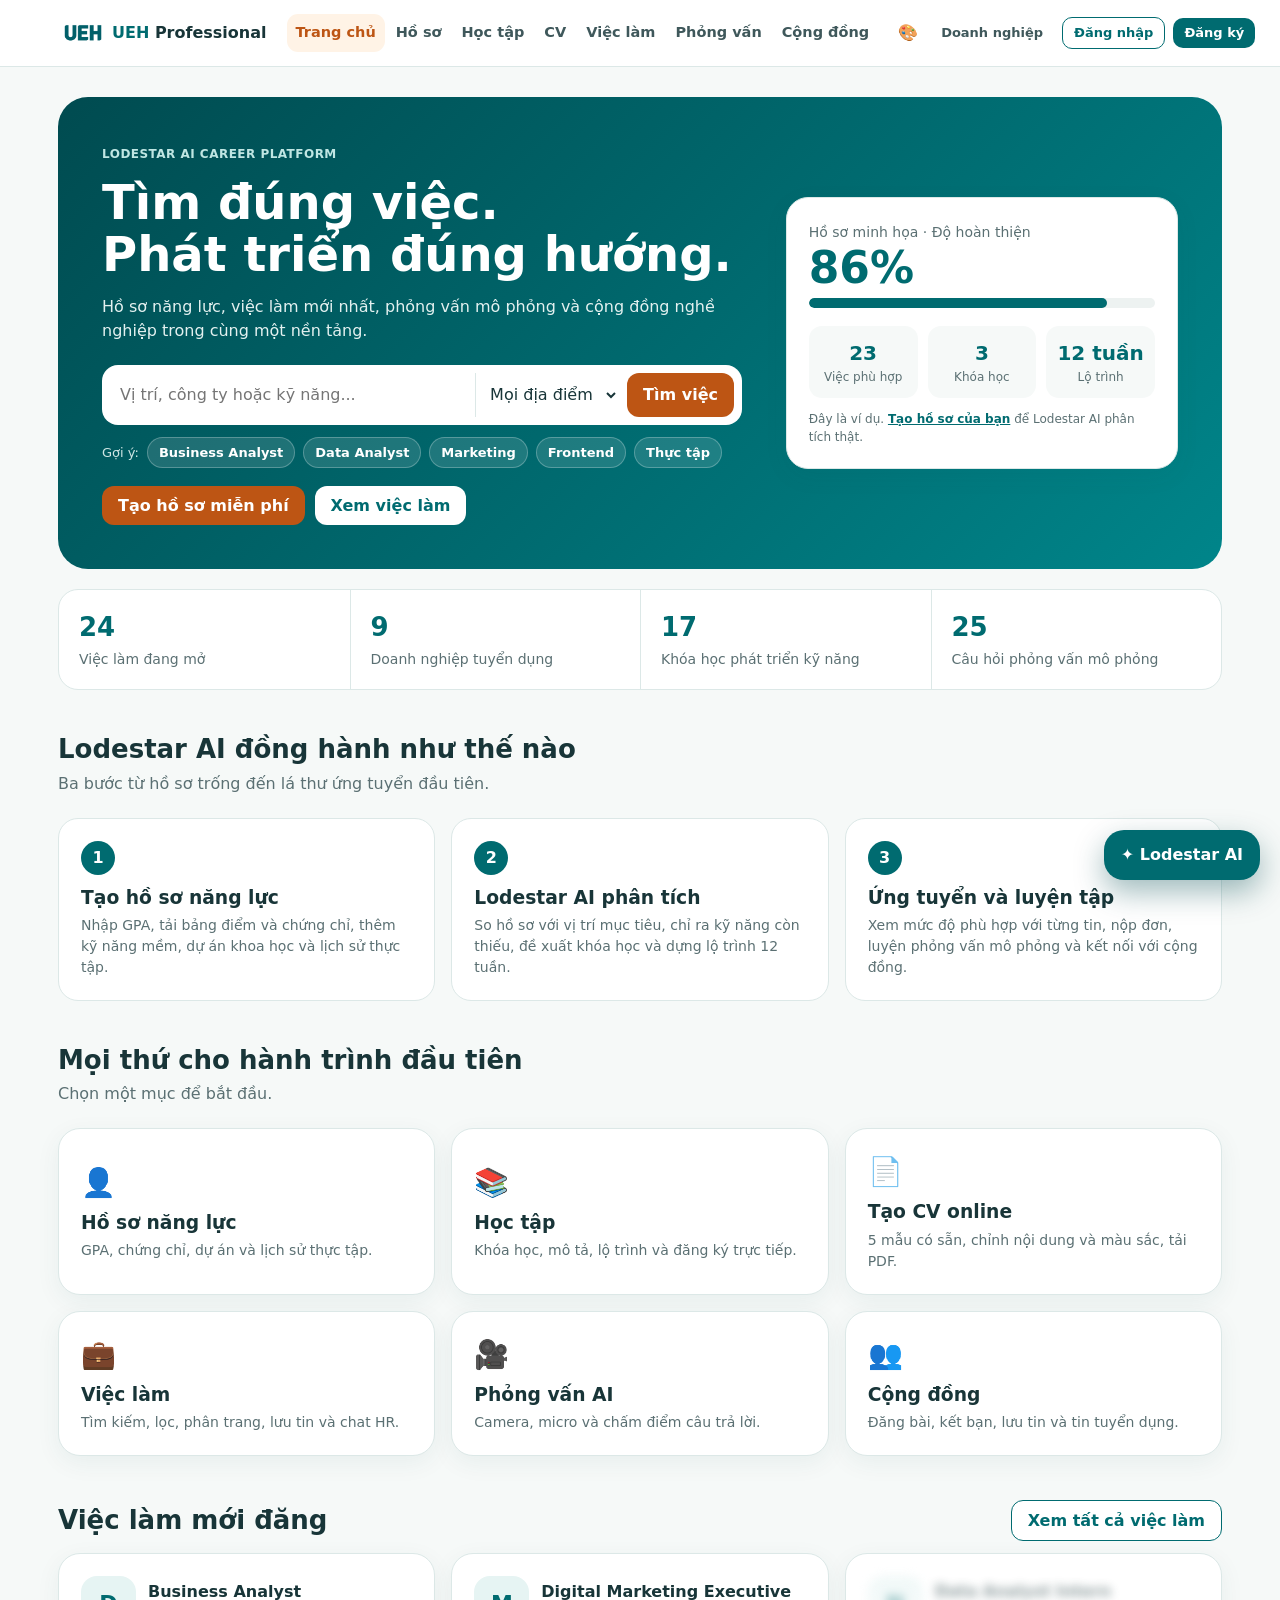
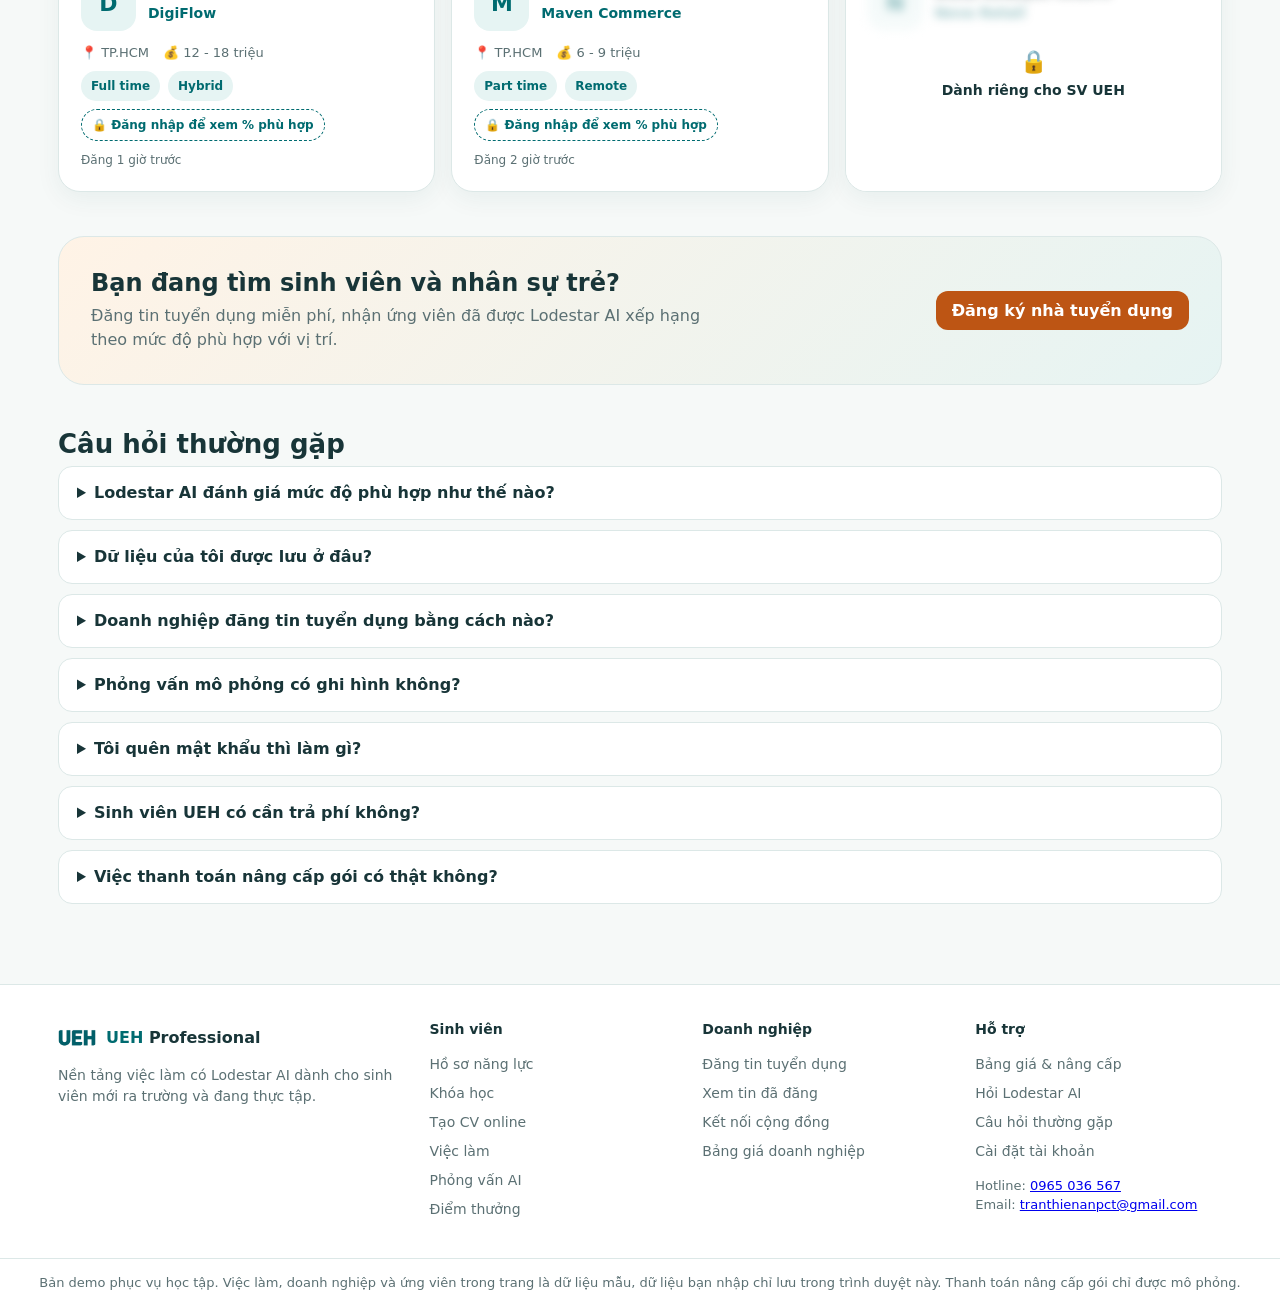
==== commit b07e22a1: "Add files via upload" ====
--- a/index.html
+++ b/index.html
@@ -1,21 +1,24 @@
 <!doctype html>
 <html lang="vi"><head><meta charset="utf-8"><meta name="viewport" content="width=device-width,initial-scale=1"><meta name="description" content="Nền tảng việc làm và thực tập có Lodestar AI dành cho sinh viên mới ra trường và đang thực tập.">
+<meta name="theme-color" content="#006b70">
 <meta property="og:type" content="website">
 <meta property="og:site_name" content="UEH Professional">
 <meta property="og:title" content="UEH Professional — Lodestar AI Career Platform">
 <meta property="og:description" content="Nền tảng việc làm và thực tập có Lodestar AI dành cho sinh viên mới ra trường và đang thực tập.">
-<meta property="og:image" content="UEH_Professional_logo.png">
+<meta property="og:image" content="logo.png">
 <meta property="og:image:alt" content="Logo UEH Professional">
 <meta name="twitter:card" content="summary">
 <meta name="twitter:title" content="UEH Professional — Lodestar AI Career Platform">
 <meta name="twitter:description" content="Nền tảng việc làm và thực tập có Lodestar AI dành cho sinh viên mới ra trường và đang thực tập.">
-<link rel="icon" href="UEH_Professional_logo.png">
-<link rel="stylesheet" href="UEH_Professional.css">
+<link rel="icon" type="image/png" href="logo.png">
+<link rel="apple-touch-icon" href="logo.png">
+<link rel="stylesheet" href="style.css">
 <title>UEH Professional</title>
 </head><body>
 <a class="skip" href="#main">Bỏ qua điều hướng</a>
 <header class="header"><div class="nav">
-<button type="button" class="brand" id="brand" aria-label="UEH Professional - về trang chủ"><img id="brandLogo" src="UEH_Professional_logo.png" alt=""><span><b>UEH</b> Professional</span></button>
+<button type="button" class="brand" id="brand" aria-label="UEH Professional - về trang chủ"><img id="brandLogo" src="logo.png" alt=""><span><b>UEH</b> Professional</span></button>
+<button type="button" class="nav-toggle" id="navToggle" aria-label="Mở menu điều hướng" aria-expanded="false" aria-controls="tabs"><span></span><span></span><span></span></button>
 <nav class="tabs" id="tabs" aria-label="Điều hướng chính">
 <button type="button" data-view="home" data-roles="guest student employer" class="active">Trang chủ</button>
 <button type="button" data-view="profile" data-roles="guest student">Hồ sơ</button>
@@ -236,5 +239,5 @@
 <!-- Chat với HR -->
 <div class="modalBG hrchat hide" id="hrModal" data-static="1"><div class="modal" role="dialog" aria-modal="true" aria-labelledby="hrTitle" style="height:560px;display:flex;flex-direction:column"><button type="button" class="close" data-close aria-label="Đóng">×</button><h3 id="hrTitle" style="padding-right:36px">Chat HR</h3><div class="messages" id="hrMessages" style="flex:1;border-radius:14px" aria-live="polite"></div><form id="hrForm" style="display:flex;gap:7px;margin-top:10px"><input id="hrInput" aria-label="Tin nhắn cho HR" style="flex:1;min-width:0;border:1px solid var(--line);border-radius:10px;padding:10px" placeholder="Nhắn cho HR..." autocomplete="off"><button class="btn primary">Gửi</button></form></div></div>
 
-<script src="UEH_Professional.js"></script>
+<script src="script.js"></script>
 </body></html>
--- a/style.css
+++ b/style.css
@@ -0,0 +1,605 @@
+
+html{scrollbar-width:thin;scrollbar-color:var(--line) transparent}
+::-webkit-scrollbar{width:11px;height:11px}
+::-webkit-scrollbar-track{background:transparent}
+::-webkit-scrollbar-thumb{background:var(--line);border-radius:99px;border:3px solid var(--bg);background-clip:padding-box}
+::-webkit-scrollbar-thumb:hover{background:var(--faint)}
+::-webkit-scrollbar-corner{background:transparent}
+
+:root{--t:#006b70;--td:#004b50;--tl:#14a3a0;--o:#bd5514;--ohover:#a54610;--bg:#f6f9f8;--ink:#183538;--mut:#5b7073;--line:#dce8e7;--soft:#e6f4f3;--ok:#1f7a45;--warn:#8a5200;--bad:#b3261e;--card:#fff;--card2:#f6f9f8;--hover:#eef5f4;--track:#edf2f1;--ink2:#3f585b;--faint:#8ea2a4;--header:#fffffff2;--tx:#006b70;--ot:#bd5514;--okbg:#e4f5ea;--warnbg:#fff3e6;--badbg:#fdeceb;--noticebg:#fff8ec;--noticeink:#6b4300;--infobg:#eef7f6;--badink:#9c1c1c;--intbg:#e8f0ff;--intc:#204a9c;--aibg:#f2faf9;--line2:#bfe0dd;--chipn:#eef2f2}
+*{box-sizing:border-box}
+html{scroll-behavior:smooth}
+body{margin:0;font-family:Inter,system-ui,"Segoe UI",Roboto,sans-serif;background:var(--bg);color:var(--ink);line-height:1.5;-webkit-font-smoothing:antialiased}
+button,input,textarea,select{font:inherit;color:inherit}
+button{cursor:pointer}
+button:disabled{cursor:not-allowed;opacity:.55}
+h1,h2,h3{line-height:1.2}
+h1,h2,h3,p{margin-top:0}
+.hide{display:none!important}
+:focus-visible{outline:3px solid var(--tl);outline-offset:2px}
+.skip{position:absolute;left:-999px;top:8px;background:var(--card);padding:8px 14px;border-radius:10px;z-index:300;font-weight:700}
+.skip:focus{left:8px}
+.muted{color:var(--mut);font-size:14px}
+.req{color:var(--bad);font-style:normal}
+
+/* ===== Header ===== */
+.header{position:sticky;top:0;z-index:40;background:var(--header);backdrop-filter:blur(14px);border-bottom:1px solid var(--line)}
+.nav{max-width:1200px;margin:auto;padding:10px 18px;display:flex;align-items:center;gap:14px}
+.brand{display:flex;align-items:center;gap:10px;font-weight:900;font-size:16px;background:none;border:0;padding:4px 6px;border-radius:12px;color:var(--ink);flex:none}
+.brand img{width:38px;height:38px;object-fit:contain}
+.brand b{color:var(--tx)}
+.tabs{margin-left:auto;display:flex;gap:2px}
+.tabs button{border:0;background:transparent;padding:8px 9px;border-radius:11px;font-weight:750;font-size:14.5px;color:var(--ink2);white-space:nowrap}
+.tabs button:hover{background:var(--hover)}
+.tabs button.active{background:var(--warnbg);color:var(--ot)}
+.hdr-actions{display:flex;align-items:center;gap:8px;position:relative}
+.nav-toggle{display:none;flex-direction:column;justify-content:center;align-items:center;gap:5px;width:40px;height:40px;border:0;background:transparent;border-radius:11px;flex:none}
+.nav-toggle:hover{background:#eef5f4}
+.nav-toggle span{display:block;width:20px;height:2px;background:var(--ink);border-radius:2px}
+.user-account{display:flex;align-items:center;gap:9px;background:var(--soft);border:0;color:var(--tx);padding:5px 12px 5px 6px;border-radius:14px;font-weight:750}
+.user-avatar{width:32px;height:32px;border-radius:50%;display:grid;place-items:center;background:linear-gradient(135deg,var(--t),var(--tl));color:#fff;font-size:12px;font-weight:900;box-shadow:0 3px 10px #006b7040;flex:none}
+.user-info{display:flex;flex-direction:column;align-items:flex-start;line-height:1.15;text-align:left}
+.user-info strong{font-size:13px;max-width:130px;overflow:hidden;text-overflow:ellipsis;white-space:nowrap}
+.user-info small{font-size:11px;color:var(--mut);font-weight:600}
+.bell{position:relative;border:0;background:transparent;width:40px;height:40px;border-radius:12px;font-size:19px}
+.bell:hover{background:var(--hover)}
+.bell .dot{position:absolute;top:3px;right:2px;min-width:18px;height:18px;border-radius:9px;background:var(--o);color:#fff;font-size:11px;font-weight:800;display:grid;place-items:center;padding:0 4px}
+.dropdown{position:absolute;right:0;top:calc(100% + 8px);width:290px;background:var(--card);border:1px solid var(--line);border-radius:20px;box-shadow:0 18px 50px #00383b30;padding:8px;z-index:70}
+.dropdown button.mi{display:flex;width:100%;align-items:center;gap:10px;border:0;background:transparent;text-align:left;padding:10px 12px;border-radius:10px;font-weight:650}
+.dropdown button.mi:hover{background:var(--hover)}
+.dropdown hr{border:0;border-top:1px solid var(--line);margin:6px 0}
+.dropdown .dh{padding:8px 12px 10px}
+.dropdown .dh b{display:block}
+.dropdown .dh small{color:var(--mut)}
+.notif-list{max-height:320px;overflow:auto}
+.notif-item{padding:10px 12px;border-radius:10px;font-size:14px}
+.notif-item.unread{background:var(--soft)}
+.notif-item small{display:block;color:var(--mut);margin-top:2px}
+
+/* ===== Layout ===== */
+.wrap{max-width:1200px;margin:auto;padding:30px 18px 70px}
+.view{display:none}
+.view.active{display:block}
+.topline{display:flex;justify-content:space-between;gap:15px;align-items:flex-end;margin-bottom:20px;flex-wrap:wrap}
+.topline h1{margin-bottom:6px}
+.eyebrow{font-size:12px;font-weight:800;letter-spacing:.04em;color:var(--tx)}
+.section-title{margin:0 0 6px;font-size:26px}
+.section-sub{margin:0 0 22px;color:var(--mut)}
+.band{margin-top:44px}
+
+/* ===== Buttons ===== */
+.btn{border:0;border-radius:12px;padding:10px 16px;font-weight:800;line-height:1.2;transition:background .15s,transform .05s;display:inline-flex;align-items:center;justify-content:center;gap:6px}
+.btn:active:not(:disabled){transform:translateY(1px)}
+.primary{background:var(--t);color:#fff}
+.primary:hover:not(:disabled){background:var(--td)}
+.orange{background:var(--o);color:#fff}
+.orange:hover:not(:disabled){background:var(--ohover)}
+.light{background:#fff;color:#006b70}
+.light:hover:not(:disabled){background:var(--soft)}
+.outline{background:var(--card);border:1px solid var(--t);color:var(--tx)}
+.outline:hover:not(:disabled){background:var(--soft)}
+.ghost{background:transparent;color:var(--ink2)}
+.ghost:hover:not(:disabled){background:var(--hover)}
+.danger{background:var(--card);border:1px solid #e3b8b5;color:var(--bad)}
+.danger:hover:not(:disabled){background:var(--badbg)}
+.sm{padding:7px 11px;font-size:13px;border-radius:10px}
+.block{width:100%}
+.linkbtn{background:none;border:0;padding:0;color:var(--tx);font-weight:700;text-decoration:underline;font-size:inherit}
+.icon-btn{border:0;background:transparent;width:30px;height:30px;border-radius:8px;color:var(--mut);font-size:15px;line-height:1}
+.icon-btn:hover{background:var(--hover);color:var(--ink)}
+.icon-btn.del:hover{background:var(--badbg);color:var(--bad)}
+.registered{background:var(--soft)!important;color:var(--tx)!important}
+
+/* ===== Cards, chips, progress ===== */
+.card{background:var(--card);border:1px solid var(--line);border-radius:22px;padding:22px;box-shadow:0 7px 25px #004b5010}
+.card>h3:first-child,.card>.row-head:first-child h3{margin-top:0}
+.row-head{display:flex;align-items:center;justify-content:space-between;gap:10px;margin-bottom:12px}
+.row-head h3{margin:0}
+.chips{display:flex;flex-wrap:wrap;gap:8px}
+.chip{background:var(--soft);color:var(--tx);padding:6px 10px;border-radius:99px;font-size:12px;font-weight:750;display:inline-flex;align-items:center;gap:4px}
+.chip.warn{background:var(--warnbg);color:var(--warn)}
+.chip.ok{background:var(--okbg);color:var(--ok)}
+.chip.bad{background:var(--badbg);color:var(--bad)}
+.chip.match{background:var(--t);color:#fff}
+.chip.lock{border:1px dashed var(--t);background:var(--card);cursor:pointer}
+.chip button{border:0;background:transparent;color:inherit;padding:0 0 0 2px;font-size:14px;line-height:1;opacity:.7}
+.chip button:hover{opacity:1}
+.progress{height:10px;background:var(--track);border-radius:99px;overflow:hidden}
+.progress i{display:block;height:100%;background:var(--t);border-radius:99px;transition:width .4s}
+.list{display:grid;gap:9px}
+.item{background:var(--card2);border-radius:12px;padding:12px;display:flex;justify-content:space-between;gap:10px;align-items:flex-start}
+.item .grow{flex:1;min-width:0}
+.item .acts{display:flex;gap:2px;flex:none}
+.empty-state{text-align:center;padding:28px;color:var(--mut)}
+.empty-state b{display:block;color:var(--ink);margin-bottom:4px}
+.notice{font-size:12px;color:var(--mut)}
+.error{background:var(--badbg);color:var(--badink);padding:10px 12px;border-radius:10px;font-size:14px}
+.info-box{background:var(--infobg);border:1px solid var(--line2);border-radius:12px;padding:12px 14px;font-size:14px}
+.demo-box{background:var(--noticebg);border:1px dashed #e0b56a;border-radius:12px;padding:12px 14px;font-size:14px;color:var(--noticeink)}
+.demo-box b{font-size:20px;letter-spacing:.15em;color:var(--noticeink)}
+
+/* ===== Home ===== */
+.hero{border-radius:30px;padding:44px;background:linear-gradient(135deg,var(--td),#00858a);color:#fff;display:grid;grid-template-columns:1.25fr .75fr;gap:30px;align-items:center}
+.hero h1{font-size:clamp(32px,4vw,48px);line-height:1.08;margin:12px 0 14px}
+.hero p{color:#e3f1f0;max-width:620px}
+.hero .card{color:var(--ink)}
+.hero .card p{color:var(--mut);max-width:none}
+.hero .card .linkbtn{color:var(--tx)}
+.hero-search{display:flex;gap:8px;background:var(--card);border-radius:16px;padding:8px;margin:22px 0 12px;max-width:640px}
+.hero-search input,.hero-search select{border:0;outline:0;background:transparent;padding:10px;min-width:0;color:var(--ink)}
+.hero-search input{flex:1}
+.hero-search select{border-left:1px solid var(--line);max-width:150px}
+.hero-search input:focus-visible,.hero-search select:focus-visible{outline:2px solid var(--tl);outline-offset:-2px;border-radius:8px}
+.quick{display:flex;flex-wrap:wrap;gap:8px;align-items:center;font-size:13px;color:#cfe6e4}
+.quick button{background:#ffffff1f;border:1px solid #ffffff40;color:#fff;border-radius:99px;padding:5px 11px;font-size:13px;font-weight:650}
+.quick button:hover{background:#ffffff33}
+.hero-cta{display:flex;gap:10px;flex-wrap:wrap;margin-top:18px}
+.stats{display:grid;grid-template-columns:repeat(3,1fr);gap:10px;margin-top:18px}
+.stats div{background:var(--card2);border-radius:13px;padding:12px 6px;text-align:center}
+.stats b{display:block;font-size:20px;color:var(--tx)}
+.stats small{display:block;color:var(--mut);font-size:12px}
+.pct{font-size:44px;font-weight:900;color:var(--tx);margin:2px 0 8px;line-height:1}
+.strip{display:grid;grid-template-columns:repeat(4,1fr);gap:0;background:var(--card);border:1px solid var(--line);border-radius:20px;margin-top:20px}
+.strip div{padding:18px 20px;text-align:left;border-left:1px solid var(--line)}
+.strip div:first-child{border-left:0}
+.strip b{display:block;font-size:26px;color:var(--tx)}
+.strip span{color:var(--mut);font-size:14px}
+.steps{display:grid;grid-template-columns:repeat(3,1fr);gap:16px;counter-reset:st;padding:0;list-style:none;margin:0}
+.steps li{counter-increment:st;background:var(--card);border:1px solid var(--line);border-radius:20px;padding:22px 22px 22px 22px;position:relative}
+.steps li::before{content:counter(st);width:34px;height:34px;border-radius:50%;background:var(--t);color:#fff;display:grid;place-items:center;font-weight:900;margin-bottom:12px}
+.steps h3{margin-bottom:6px}
+.steps p{margin:0;color:var(--mut);font-size:14px}
+.grid3{display:grid;grid-template-columns:repeat(3,1fr);gap:16px}
+.feature{transition:transform .2s,box-shadow .2s;cursor:pointer;text-align:left;font:inherit;color:inherit;border:1px solid var(--line);display:block;width:100%}
+.feature:hover{transform:translateY(-3px);box-shadow:0 14px 34px #004b5018}
+.feature .ico{font-size:28px}
+.feature h3{margin:8px 0 6px}
+.feature p{color:var(--mut);font-size:14px;margin:0}
+.mini-jobs{display:grid;grid-template-columns:repeat(3,1fr);gap:16px}
+.cta-band{margin-top:44px;border-radius:26px;background:linear-gradient(135deg,var(--warnbg),var(--soft));border:1px solid var(--line);padding:32px;display:flex;justify-content:space-between;align-items:center;gap:20px;flex-wrap:wrap}
+.cta-band h2{margin:0 0 6px}
+.cta-band p{margin:0;color:var(--mut);max-width:620px}
+.faq details{background:var(--card);border:1px solid var(--line);border-radius:14px;padding:14px 18px;margin-bottom:10px}
+.faq summary{font-weight:750;cursor:pointer}
+.faq details[open] summary{margin-bottom:8px;color:var(--tx)}
+.faq p{margin:0;color:var(--mut)}
+.footer{background:var(--card);border-top:1px solid var(--line)}
+.footer-in{max-width:1200px;margin:auto;padding:34px 18px;display:grid;grid-template-columns:1.4fr 1fr 1fr 1fr;gap:26px}
+.footer h4{margin:0 0 10px;font-size:14px}
+.footer button.fl{display:block;border:0;background:none;padding:4px 0;color:var(--mut);font-size:14px;text-align:left}
+.footer button.fl:hover{color:var(--tx);text-decoration:underline}
+.footer p{color:var(--mut);font-size:14px;margin:8px 0 0}
+.footer-bar{border-top:1px solid var(--line);text-align:center;padding:14px 18px;font-size:13px;color:var(--mut)}
+
+/* ===== Profile ===== */
+.profile-head{display:flex;gap:20px;align-items:center;flex-wrap:wrap}
+.avatar-lg{width:76px;height:76px;border-radius:50%;background:linear-gradient(135deg,var(--t),var(--tl));color:#fff;display:grid;place-items:center;font-size:26px;font-weight:900;flex:none}
+.profile-head .who{flex:1;min-width:220px}
+.profile-head h1{margin:0 0 4px}
+.profile-head .pbar{min-width:240px;flex:0 1 300px}
+.todo{display:flex;flex-wrap:wrap;gap:8px;margin-top:14px}
+.todo button{border:1px dashed var(--t);background:var(--card);color:var(--tx);border-radius:99px;padding:6px 12px;font-size:13px;font-weight:700}
+.todo button:hover{background:var(--soft)}
+.profile-grid{display:grid;grid-template-columns:repeat(3,1fr);gap:16px;margin-top:16px}
+.span2{grid-column:span 2}
+.span3{grid-column:span 3}
+.big-num{font-size:44px;font-weight:900;color:var(--tx);margin:0;line-height:1.1}
+.two{display:grid;grid-template-columns:1fr 1fr;gap:16px;margin-top:16px}
+.ai-card{background:linear-gradient(180deg,var(--aibg),var(--card));border-color:var(--line2)}
+.ai-head{display:flex;justify-content:space-between;align-items:center;gap:12px;flex-wrap:wrap;margin-bottom:14px}
+.ai-head h2{margin:0}
+.ai-summary{background:var(--card);border:1px solid var(--line);border-left:4px solid var(--t);border-radius:12px;padding:14px 16px;margin-bottom:16px}
+.ai-loading{display:flex;align-items:center;gap:10px;padding:24px;color:var(--mut)}
+.spin{width:18px;height:18px;border-radius:50%;border:3px solid var(--soft);border-top-color:var(--tx);animation:spin .8s linear infinite}
+@keyframes spin{to{transform:rotate(360deg)}}
+.rec{display:flex;justify-content:space-between;gap:12px;align-items:center;background:var(--card2);border-radius:12px;padding:12px}
+.rec b{display:block}
+.rec small{color:var(--mut)}
+.road{list-style:none;padding:0;margin:0;display:grid;gap:10px}
+.road li{display:flex;gap:12px;align-items:flex-start;background:var(--card2);border-radius:12px;padding:12px}
+.road input{width:20px;height:20px;margin-top:2px;accent-color:var(--tx);flex:none}
+.road label{cursor:pointer;flex:1}
+.road li.done label b{text-decoration:line-through;color:var(--mut)}
+.road small{display:block;color:var(--mut)}
+.select-inline{border:1px solid var(--line);border-radius:10px;padding:9px 10px;background:var(--card);font-weight:650}
+
+/* ===== Lists / filters / jobs / courses ===== */
+.filter{display:flex;gap:10px;background:var(--card);border:1px solid var(--line);padding:13px;border-radius:18px;margin-bottom:12px;flex-wrap:wrap}
+.filter input{flex:1;min-width:180px}
+.filter input,.filter select,textarea,.field input,.field select,.field textarea,.select-inline{border:1px solid var(--line);border-radius:10px;padding:11px;outline:none;background:var(--card)}
+.filter input:focus,.filter select:focus,textarea:focus,.field input:focus,.field select:focus,.field textarea:focus{border-color:var(--tl);box-shadow:0 0 0 3px #14a3a028}
+.seg{display:inline-flex;background:var(--hover);border-radius:13px;padding:4px;gap:2px;flex-wrap:wrap}
+.seg button{border:0;background:transparent;border-radius:10px;padding:8px 14px;font-weight:750;color:var(--ink2)}
+.seg button.active{background:var(--card);color:var(--ot);box-shadow:0 2px 8px #004b5014}
+.result-line{display:flex;justify-content:space-between;align-items:center;margin:4px 2px 12px;flex-wrap:wrap;gap:8px}
+.jobs{display:grid;gap:14px}
+.job{display:flex;gap:16px}
+.logoBox{width:55px;height:55px;flex:none;border-radius:16px;background:var(--soft);display:grid;place-items:center;color:var(--tx);font-weight:900;font-size:22px}
+.jobmain{flex:1;min-width:0}
+.job h3{margin:0 0 2px}
+.job h3 button{border:0;background:none;padding:0;font:inherit;font-weight:800;text-align:left}
+.job h3 button:hover{color:var(--tx);text-decoration:underline}
+.job .co{color:var(--tx);font-weight:800}
+.job p{color:var(--ink2);margin:8px 0}
+.job-meta{display:flex;flex-wrap:wrap;gap:6px 14px;font-size:13px;color:var(--mut);margin:4px 0 8px}
+.jobactions{display:flex;gap:8px;align-items:flex-start;flex-wrap:wrap;justify-content:flex-end;max-width:250px}
+.job{position:relative}
+.job .jobmain{padding-right:46px}
+.job-heart{position:absolute;top:16px;right:16px;width:34px;height:34px;border-radius:50%;border:1px solid var(--line);background:var(--card);display:grid;place-items:center;font-size:17px;line-height:1;color:var(--mut);flex:none}
+.job-heart:hover{background:var(--hover)}
+.job-heart[aria-pressed="true"]{color:#e0455f;border-color:rgba(224,69,95,.35);background:rgba(224,69,95,.12)}
+.job-actions-row{display:flex;gap:8px;margin-top:14px}
+.job-actions-row .btn{flex:1;min-width:0}
+.pager{display:flex;justify-content:center;gap:14px;align-items:center;margin:22px}
+.timeline{display:flex;align-items:center;gap:0;margin:10px 0 2px;flex-wrap:wrap}
+.timeline span{display:flex;align-items:center;gap:6px;font-size:12px;font-weight:700;color:var(--faint)}
+.timeline span::before{content:"";width:12px;height:12px;border-radius:50%;background:var(--track);flex:none}
+.timeline span.on{color:var(--tx)}
+.timeline span.on::before{background:var(--t)}
+.timeline span.rej{color:var(--bad)}
+.timeline span.rej::before{background:var(--bad)}
+.timeline i{width:26px;height:2px;background:var(--track);margin:0 6px}
+.course-grid{display:grid;grid-template-columns:repeat(2,1fr);gap:16px}
+.course-card{display:flex;flex-direction:column;min-height:355px}
+.course-price{margin-top:10px;font-size:15px}
+.course-price s{margin-right:2px}
+.course-cover{height:105px;border-radius:16px;background:linear-gradient(135deg,var(--soft),var(--warnbg));display:flex;align-items:center;justify-content:space-between;padding:18px;color:var(--tx)}
+.course-cover .course-icon{font-size:38px}
+.course-card h3{margin:16px 0 6px}
+.course-card .course-desc{color:var(--mut);font-size:14px;flex:1}
+.course-route{margin:12px 0;padding:12px;border-radius:12px;background:var(--card2);font-size:13px}
+.course-footer{display:flex;align-items:center;justify-content:space-between;gap:10px;margin-top:12px}
+.tip-strip{display:flex;gap:10px;align-items:center;flex-wrap:wrap;background:var(--card);border:1px solid var(--line);border-radius:16px;padding:12px 16px;margin-bottom:12px;font-size:14px}
+
+/* ===== Detail modal content ===== */
+.detail-head{display:flex;gap:14px;align-items:center;margin-bottom:14px;padding-right:34px}
+.detail-head h2{margin:0 0 2px}
+.detail-sec{margin:18px 0 0}
+.detail-sec h3{margin:0 0 8px;font-size:16px}
+.detail-sec ul{margin:0;padding-left:20px;color:var(--ink2)}
+.detail-sec li{margin:4px 0}
+.fitbox{background:var(--soft);border-radius:16px;padding:16px;margin-top:12px}
+.fitbox .top{display:flex;align-items:center;justify-content:space-between;gap:12px;margin-bottom:8px}
+.fitbox .top b{font-size:28px;color:var(--tx)}
+.modal-actions{display:flex;gap:10px;justify-content:flex-end;flex-wrap:wrap;margin-top:18px}
+.sticky-actions{position:sticky;bottom:-25px;background:var(--card);padding:14px 0 0;margin-top:20px;border-top:1px solid var(--line)}
+
+/* ===== Interview ===== */
+.interview{display:grid;grid-template-columns:1fr 1fr;gap:18px}
+.video{aspect-ratio:16/9;background:#102426;border-radius:17px;overflow:hidden;display:grid;place-items:center;color:#fff;position:relative;text-align:center}
+.video video{width:100%;height:100%;object-fit:cover}
+.controls{position:absolute;bottom:12px;left:50%;transform:translateX(-50%);display:flex;gap:8px}
+.timer{position:absolute;top:10px;right:12px;background:#0008;color:#fff;border-radius:99px;padding:3px 10px;font-size:13px;font-weight:700}
+.score{background:var(--soft);border-radius:16px;padding:16px;margin-top:14px}
+.score h2{color:var(--tx);margin-bottom:6px}
+.bars{display:grid;gap:8px;margin:10px 0}
+.bars div{display:grid;grid-template-columns:96px 1fr 34px;gap:8px;align-items:center;font-size:13px}
+.tips{margin:10px 0 0;padding-left:20px;font-size:14px}
+.tips li{margin:4px 0}
+.ans{width:100%;min-height:150px;resize:vertical}
+.q-actions{display:flex;gap:8px;flex-wrap:wrap;margin:10px 0}
+
+/* ===== Community ===== */
+.community{display:grid;grid-template-columns:1fr 310px;gap:18px}
+.post{margin-bottom:14px}
+.post textarea{width:100%;min-height:90px;resize:vertical}
+.composer-row{display:flex;justify-content:space-between;align-items:center;gap:10px;margin-top:10px;flex-wrap:wrap}
+.posthead{display:flex;gap:11px;align-items:center}
+.posthead .grow{flex:1}
+.avatar{width:41px;height:41px;border-radius:50%;display:grid;place-items:center;background:var(--t);color:#fff;font-weight:800;flex:none}
+.avatar.emp{background:var(--o)}
+.post-body{white-space:pre-wrap;overflow-wrap:anywhere;margin:12px 0}
+.post-actions{display:flex;gap:6px;border-top:1px solid var(--line);padding-top:10px;flex-wrap:wrap}
+.post-actions button{border:0;background:transparent;border-radius:10px;padding:7px 11px;color:var(--ink2);font-weight:700}
+.post-actions button:hover{background:var(--hover)}
+.post-actions button.on{color:var(--ot)}
+.comments{margin-top:10px;display:grid;gap:8px}
+.comment{background:var(--card2);border-radius:12px;padding:9px 12px;font-size:14px}
+.comment small{color:var(--mut);margin-left:6px}
+.comment-form{display:flex;gap:8px}
+.comment-form input{flex:1;min-width:0;border:1px solid var(--line);border-radius:10px;padding:9px 11px}
+.side-row{display:flex;justify-content:space-between;align-items:center;gap:8px}
+
+/* ===== Employer ===== */
+.tiles{display:grid;grid-template-columns:repeat(4,1fr);gap:14px;margin-bottom:18px}
+.tile b{display:block;font-size:30px;color:var(--tx);line-height:1.1}
+.tile span{color:var(--mut);font-size:14px}
+.emp-job{margin-bottom:14px}
+.emp-job .head{display:flex;justify-content:space-between;gap:14px;align-items:flex-start;flex-wrap:wrap}
+.emp-job h3{margin:0 0 4px}
+.emp-job .jobactions{max-width:470px}
+.applicants{margin-top:14px;border-top:1px solid var(--line);padding-top:12px;display:grid;gap:10px}
+.cand{display:flex;gap:12px;align-items:center;background:var(--card2);border-radius:14px;padding:12px;flex-wrap:wrap}
+.cand .grow{flex:1;min-width:200px}
+.cand select{border:1px solid var(--line);border-radius:10px;padding:8px;background:var(--card)}
+.status{font-weight:800;font-size:12px;padding:4px 10px;border-radius:99px;background:var(--soft);color:var(--tx)}
+.status.interview{background:var(--intbg);color:var(--intc)}
+.status.offer{background:var(--okbg);color:var(--ok)}
+.status.rejected{background:var(--badbg);color:var(--bad)}
+.status.closed{background:var(--card2);color:var(--ink2)}
+
+/* ===== Modals ===== */
+.modalBG{position:fixed;inset:0;background:#00383bc9;z-index:80;display:grid;place-items:center;padding:16px;overflow:auto}
+.modal{background:var(--card);border-radius:28px;padding:25px;width:min(500px,100%);max-height:92vh;overflow:auto;position:relative}
+.modal.wide{width:min(760px,100%)}
+.modal.small{width:min(420px,100%)}
+.modal h2{margin-bottom:6px;padding-right:34px}
+.close{position:absolute;right:13px;top:12px;border:0;border-radius:50%;width:35px;height:35px;background:var(--hover);font-size:20px;line-height:1;z-index:2}
+.close:hover{background:var(--track)}
+.auth-brand{display:flex;align-items:center;gap:10px;margin-bottom:14px;font-weight:900}
+.auth-brand img{width:36px;height:36px;object-fit:contain}
+.auth-brand b{color:var(--tx)}
+.auth-msg{background:var(--noticebg);border:1px solid #f0d9a8;color:var(--noticeink);border-radius:10px;padding:10px 12px;font-size:14px;margin-bottom:12px}
+.field{display:grid;gap:5px;margin:12px 0;border:0;padding:0;min-width:0}
+.field label,.field legend{font-weight:700;font-size:14px;padding:0}
+.field input,.field select,.field textarea{width:100%}
+.field.invalid input,.field.invalid select,.field.invalid textarea{border-color:var(--bad)}
+.field .err{color:var(--bad);font-size:13px;min-height:0}
+.field .err:empty{display:none}
+.pw-wrap{position:relative}
+.pw-wrap input{padding-right:64px}
+.pw-wrap .eye{position:absolute;right:6px;top:50%;transform:translateY(-50%);border:0;background:transparent;color:var(--tx);font-weight:700;font-size:13px;padding:6px 8px;border-radius:8px}
+.meter{height:6px;border-radius:99px;background:var(--track);overflow:hidden;margin-top:2px}
+.meter i{display:block;height:100%;width:0;transition:width .25s,background .25s}
+.checks{display:grid;grid-template-columns:repeat(auto-fill,minmax(150px,1fr));gap:6px;max-height:190px;overflow:auto;border:1px solid var(--line);border-radius:10px;padding:10px}
+.check{display:flex;align-items:center;gap:8px;font-size:14px;font-weight:500}
+.check input{width:auto;accent-color:var(--tx)}
+.row2{display:grid;grid-template-columns:1fr 1fr;gap:12px}
+.inline-check{display:flex;align-items:center;gap:8px;font-size:14px;margin:8px 0}
+.inline-check input{accent-color:var(--tx);width:auto;flex:none}
+.field-toggle{background:var(--card2);border-radius:12px;padding:11px 14px;margin:12px 0}
+.field-toggle .inline-check{margin:0;font-weight:650}
+.field-toggle small.muted{display:block;margin:4px 0 0 26px}
+.sep{display:flex;align-items:center;gap:10px;color:var(--mut);font-size:13px;margin:16px 0 10px}
+.sep::before,.sep::after{content:"";flex:1;border-top:1px solid var(--line)}
+.role-pick{display:grid;grid-template-columns:1fr 1fr;gap:8px;margin:10px 0 4px}
+.role-pick label{border:1px solid var(--line);border-radius:12px;padding:10px 12px;cursor:pointer;display:block;font-weight:750}
+.role-pick label small{display:block;font-weight:500;color:var(--mut)}
+.role-pick input{position:absolute;opacity:0;pointer-events:none}
+.role-pick label:has(input:checked){border-color:var(--ot);background:var(--warnbg);color:var(--ot)}
+.role-pick label:has(input:focus-visible){outline:3px solid var(--tl);outline-offset:2px}
+
+/* ===== Chat ===== */
+.chatfab{position:fixed;right:20px;bottom:20px;z-index:60;background:var(--t);color:#fff;border:0;border-radius:20px;padding:13px 17px;font-weight:800;box-shadow:0 12px 30px #004b5060}
+.chatfab:hover{background:var(--td)}
+.chat{position:fixed;right:20px;bottom:80px;z-index:61;width:min(380px,calc(100vw - 30px));height:min(540px,calc(100vh - 110px));background:var(--card);border-radius:26px;box-shadow:0 20px 60px #00383b50;display:flex;flex-direction:column;overflow:hidden}
+.chathead{background:var(--t);color:#fff;padding:14px 15px;display:flex;justify-content:space-between;align-items:flex-start;gap:10px}
+.chat-title-wrap{display:flex;flex-direction:column;gap:3px}
+.chat-title-row{display:flex;align-items:center;gap:7px}
+.online-dot{width:9px;height:9px;border-radius:50%;background:#22c55e;box-shadow:0 0 0 2px #ffffff4d;flex:none}
+.chat-meta{color:#eafaf8cc;font-size:12px;font-weight:600}
+.chathead .close-x,.chathead>button{margin-top:1px}
+.chathead button{border:0;background:#ffffff26;color:#fff;border-radius:50%;width:30px;height:30px;font-size:18px;line-height:1}
+.messages{flex:1;overflow:auto;padding:13px;background:var(--card2)}
+.msg{display:flex;margin:8px 0}
+.msg>span{max-width:86%;border-radius:14px;padding:10px 12px;background:var(--card);border:1px solid var(--line);overflow-wrap:anywhere}
+.msg.me{justify-content:flex-end}
+.msg.me>span{background:var(--t);color:#fff;border-color:var(--tx)}
+.msg .bub-btn{display:block;width:100%;text-align:left;margin-top:6px;border:1px solid var(--line);background:var(--card2);border-radius:10px;padding:7px 10px;font-size:13px;font-weight:650;color:var(--tx)}
+.msg .bub-btn:hover{background:var(--soft)}
+.typing i{display:inline-block;width:6px;height:6px;border-radius:50%;background:#9fb3b5;margin:0 2px;animation:blink 1s infinite}
+.typing i:nth-child(2){animation-delay:.15s}.typing i:nth-child(3){animation-delay:.3s}
+@keyframes blink{0%,80%,100%{opacity:.25}40%{opacity:1}}
+.quick-replies{display:flex;gap:6px;flex-wrap:wrap;padding:8px 10px 0;background:var(--card);border-top:1px solid var(--line)}
+.quick-replies button{border:1px solid var(--line);background:var(--card);border-radius:99px;padding:5px 10px;font-size:12px;font-weight:700;color:var(--tx)}
+.quick-replies button:hover{background:var(--soft)}
+.chat form{display:flex;gap:7px;padding:10px;background:var(--card)}
+.chat form input{min-width:0;flex:1;border:1px solid var(--line);border-radius:10px;padding:10px}
+.hrchat{z-index:90}
+
+/* ===== Toast ===== */
+.toasts{position:fixed;left:50%;bottom:22px;transform:translateX(-50%);z-index:200;display:grid;gap:8px;width:min(440px,calc(100vw - 30px));pointer-events:none}
+.toast{background:#173f42;color:#fff;border-radius:18px;padding:12px 16px;font-weight:650;font-size:14px;box-shadow:0 12px 30px #00000030;animation:tin .22s ease-out;pointer-events:auto}
+.toast.bad{background:#8f1d17}
+.toast.warn{background:#7a4a00}
+.toast.out{opacity:0;transition:opacity .25s}
+@keyframes tin{from{opacity:0;transform:translateY(8px)}to{opacity:1;transform:none}}
+
+/* ===== Responsive ===== */
+@media(max-width:1000px){.grid3,.mini-jobs{grid-template-columns:repeat(2,1fr)}.tiles{grid-template-columns:repeat(2,1fr)}.strip{grid-template-columns:repeat(2,1fr)}.strip div:nth-child(3){border-left:0}.strip div:nth-child(n+3){border-top:1px solid var(--line)}.footer-in{grid-template-columns:1fr 1fr}}
+@media(max-width:1180px){
+.nav{position:relative;flex-wrap:nowrap}
+.nav-toggle{display:flex}
+.tabs{display:none;position:absolute;left:0;right:0;top:100%;flex-direction:column;gap:2px;background:var(--card);border:1px solid var(--line);border-top:0;box-shadow:0 16px 34px #00000018;padding:8px;max-height:75vh;overflow:auto;width:auto;margin:0;border-radius:0 0 16px 16px}
+.tabs.open{display:flex}
+.tabs button{width:100%;text-align:left;padding:12px 14px;border-radius:10px}
+.hdr-actions{margin-left:auto}
+}
+@media(max-width:850px){.hero,.interview,.community{grid-template-columns:1fr}.profile-grid{grid-template-columns:1fr}.span2,.span3{grid-column:auto}.two,.steps{grid-template-columns:1fr}.job{flex-direction:column}.jobactions{justify-content:flex-start;max-width:none}.topline{align-items:flex-start;flex-direction:column}.hero{padding:30px 22px}}
+@media(max-width:700px){.course-grid{grid-template-columns:1fr}}
+@media(max-width:600px){.hdr-btns [data-act=emp-cta]{display:none}.grid3,.mini-jobs{grid-template-columns:1fr}.hero-search{flex-wrap:wrap}.hero-search input{flex-basis:100%}.hero-search select{border-left:0;max-width:none;flex:1}.tiles{grid-template-columns:1fr 1fr}.footer-in{grid-template-columns:1fr}.row2,.role-pick{grid-template-columns:1fr}.user-info{display:none}.user-account{padding:5px}.brand span{display:none}.brand img{width:38px}.dropdown{position:fixed;left:12px;right:12px;top:64px;width:auto}}
+@media(max-width:520px){.hero{padding:26px 18px}.filter{display:grid;grid-template-columns:1fr 1fr}.filter input{grid-column:1/-1}.stats{grid-template-columns:1fr}.chatfab span{display:none}.strip b{font-size:22px}.bars div{grid-template-columns:80px 1fr 30px}}
+@media(prefers-reduced-motion:reduce){*{animation:none!important;transition:none!important;scroll-behavior:auto!important}}
+.hdr-btns{display:flex;gap:8px;align-items:center}
+.hdr-btns .btn,.user-account{white-space:nowrap}
+
+/* ===== Theme: dark / warm / mint (ghi đè biến màu) ===== */
+:root[data-theme="dark"]{--t:#2dd4c6;--td:#14b8a9;--tl:#5eead4;--o:#ff9a4d;--ohover:#ffb578;--bg:#0e1a1c;--ink:#e7f3f1;--mut:#93acaf;--line:#1f3538;--soft:#123234;--ok:#4ade80;--warn:#fbbf24;--bad:#f87171;--card:#152628;--card2:#102022;--hover:#1b3134;--track:#1c3134;--ink2:#a9c0c2;--faint:#6d878a;--header:#0e1a1cf0;--tx:#3ee0d1;--ot:#ff9a4d;--okbg:#12351f;--warnbg:#3a2a10;--badbg:#3a1616;--noticebg:#2b2210;--noticeink:#e6c67a;--infobg:#0f2b2c;--badink:#ffb3ac;--intbg:#132a42;--intc:#8fb4e8;--aibg:#0f2626;--line2:#1f4a48;--chipn:#182e30}
+:root[data-theme="dark"] .light{background:#1c3235;color:#eafaf8}
+:root[data-theme="dark"] .hero{background:linear-gradient(135deg,#08171a,#0a3335)}
+:root[data-theme="dark"] .demo-box{color:#f2d99a;border-color:#5a4520}
+:root[data-theme="dark"] .cta-band{background:linear-gradient(135deg,#2b2210,#0f2626)}
+:root[data-theme="dark"] .status.closed{background:#22383b;color:#a9c0c2}
+:root[data-theme="dark"] input,:root[data-theme="dark"] select,:root[data-theme="dark"] textarea{color-scheme:dark}
+:root[data-theme="warm"]{--t:#a2472f;--td:#7d3320;--tl:#c66a4b;--o:#3d6b52;--ohover:#2c5540;--bg:#f8f2e8;--ink:#3a2c22;--mut:#8a7864;--line:#e7d9c3;--soft:#f3e3d1;--ok:#3d6b52;--warn:#8a5200;--bad:#a83a2e;--card:#fffaf2;--card2:#f3e9d8;--hover:#f0e2cd;--track:#ecdfc9;--ink2:#6c5c4a;--faint:#a3927c;--header:#fffaf2f2;--tx:#a2472f;--ot:#3d6b52;--okbg:#e4efe6;--warnbg:#f7e8cf;--badbg:#f6e2de;--noticebg:#f7ecd8;--noticeink:#6b4300;--infobg:#f2e9da;--badink:#8f2e22;--intbg:#eee3d3;--intc:#7d3320;--aibg:#f6ede0;--line2:#e0c9a8;--chipn:#efe1cc}
+:root[data-theme="warm"] .hero{background:linear-gradient(135deg,#7d3320,#a2472f)}
+:root[data-theme="mint"]{--t:#0f6e5c;--td:#0b5346;--tl:#3fae95;--o:#c9682f;--ohover:#b1571f;--bg:#dff1ec;--ink:#12312a;--mut:#4c766c;--line:#bfe1d6;--soft:#c9ece1;--ok:#0f6e5c;--warn:#8a5200;--bad:#b3261e;--card:#f2fbf8;--card2:#dcf1ea;--hover:#cdeee2;--track:#c9e6dc;--ink2:#396459;--faint:#7fa79b;--header:#f2fbf8f2;--tx:#0f6e5c;--ot:#c9682f;--okbg:#d3ecdf;--warnbg:#fbe9d3;--badbg:#f8dcd9;--noticebg:#fbf0dc;--noticeink:#6b4300;--infobg:#e0f3ec;--badink:#9c1c1c;--intbg:#dcecf7;--intc:#204a9c;--aibg:#e3f6ef;--line2:#a9d8c8;--chipn:#d6ece2}
+:root[data-theme="mint"] .hero{background:linear-gradient(135deg,#0b5346,#128a72)}
+.swatch{width:16px;height:16px;border-radius:5px;border:1px solid var(--line);display:inline-block}
+
+/* ===== Khóa tính năng / banner gói ===== */
+.lock-panel{text-align:center;padding:44px 24px}
+.lock-ico{font-size:36px;margin-bottom:10px}
+.lock-actions{display:flex;gap:10px;justify-content:center;flex-wrap:wrap}
+.plan-banner{display:flex;justify-content:space-between;align-items:center;gap:14px;flex-wrap:wrap;background:var(--infobg);border:1px solid var(--line2);border-radius:16px;padding:14px 18px;margin-bottom:18px}
+.plan-banner span{color:var(--mut);font-size:14px;display:block;margin-top:2px}
+.plan-banner.warn{background:var(--noticebg);border-color:#e0c27a}
+.plan-banner.bad{background:var(--badbg);border-color:#e3b8b5}
+.plan-banner.ok{background:var(--okbg);border-color:#bcdfc9}
+
+/* ===== Bảng giá ===== */
+.ueh-banner{display:flex;align-items:center;gap:16px;flex-wrap:wrap;background:linear-gradient(135deg,var(--soft),var(--card));border-color:var(--line2)}
+.ueh-ico{font-size:34px;flex:none}
+.ueh-banner>div{flex:1;min-width:240px}
+.plan-grid{display:grid;grid-template-columns:repeat(3,1fr);gap:16px;align-items:stretch}
+.plan-grid.two{grid-template-columns:repeat(2,1fr)}
+.plan-grid .plan{display:flex;flex-direction:column;position:relative}
+.plan.featured{border-color:var(--t);box-shadow:0 10px 28px #004b5020}
+.plan-badge{position:absolute;top:-12px;left:20px;background:var(--o);color:#fff;font-size:12px;font-weight:800;padding:4px 10px;border-radius:99px}
+.plan h3{margin:6px 0 2px}
+.plan-price{margin:6px 0 0;font-size:32px;font-weight:900;color:var(--t)}
+.plan-price small{font-size:14px;font-weight:700;color:var(--mut);margin-left:2px}
+.plan-sub{margin:2px 0 14px;font-size:13px;min-height:18px}
+.plan-feats{list-style:none;margin:0 0 16px;padding:0;flex:1;display:grid;gap:8px;font-size:14px}
+.plan-feats li{display:flex;gap:8px;align-items:flex-start}
+.plan-feats li.on span:first-child{color:var(--ok);font-weight:800}
+.plan-feats li.off{color:var(--faint)}
+.plan-feats li.off span:first-child{font-weight:800}
+.promo{display:flex;gap:14px;align-items:center;background:linear-gradient(135deg,var(--warnbg),var(--soft));border-color:var(--line2)}
+table.cmp{width:100%;border-collapse:collapse;font-size:14px;min-width:560px}
+table.cmp th,table.cmp td{padding:10px 12px;text-align:center;border-bottom:1px solid var(--line)}
+table.cmp thead th{color:var(--t);font-size:13px}
+table.cmp th[scope=row]{text-align:left;font-weight:650;color:var(--ink)}
+table.cmp td.on{color:var(--ok);font-weight:800}
+table.cmp td.off{color:var(--faint)}
+table.cmp.earn td:first-child{color:var(--t);font-weight:800}
+.sr{position:absolute;width:1px;height:1px;overflow:hidden;clip:rect(0,0,0,0);white-space:nowrap}
+.contact-card{display:flex;justify-content:space-between;align-items:center;gap:16px;flex-wrap:wrap;margin-top:20px}
+.sumbox{display:grid;gap:8px;background:var(--card2);border-radius:14px;padding:14px 16px;margin:14px 0}
+.sumbox div{display:flex;justify-content:space-between;gap:12px;font-size:14px}
+.sumbox span{color:var(--mut)}
+
+/* ===== Điểm thưởng ===== */
+.redeem-list{display:grid;gap:8px}
+.redeem{display:flex;justify-content:space-between;align-items:center;background:var(--card2);border-radius:12px;padding:10px 12px}
+.redeem span{color:var(--mut);font-size:13px;margin-left:6px}
+.voucher{text-align:left}
+.voucher .ico{font-size:26px}
+.voucher h3{margin:8px 0;font-size:16px}
+.pts-badge{display:inline-flex;align-items:center;gap:4px;background:var(--warnbg);color:var(--warn);border-radius:99px;padding:5px 10px;font-weight:800;font-size:13px;border:0}
+.pts-badge:hover{background:#f7dcae}
+.toast.pts{background:#8a5200}
+
+/* ===== Tạo CV ===== */
+.cv-cards{display:grid;grid-template-columns:repeat(auto-fill,minmax(190px,1fr));gap:16px}
+.cv-card{padding:14px;text-align:center}
+.cv-card h3{margin:4px 0 2px;font-size:15px}
+.cv-card-acts{display:flex;gap:6px;justify-content:center;flex-wrap:wrap}
+.cv-thumb{width:100%;aspect-ratio:794/1123;overflow:hidden;border-radius:10px;border:1px solid var(--line);background:#fff;position:relative;margin-bottom:10px}
+.cv-thumb-in{width:794px;transform-origin:top left}
+.cv-bar{display:flex;align-items:center;gap:10px;flex-wrap:wrap;margin-bottom:14px}
+.cv-name{border:1px solid transparent;background:transparent;font-weight:800;font-size:17px;padding:6px 8px;border-radius:8px;max-width:260px}
+.cv-name:hover,.cv-name:focus{border-color:var(--line);background:var(--card)}
+.cv-editor{display:grid;grid-template-columns:400px minmax(0,1fr);gap:16px;align-items:start}
+.cv-panel{max-height:calc(100vh - 140px);overflow:auto;position:sticky;top:70px}
+.cv-h{font-size:13px;text-transform:uppercase;letter-spacing:.04em;color:var(--mut);margin:18px 0 8px}
+.cv-h:first-child{margin-top:0}
+.cv-sec{border-bottom:1px solid var(--line);padding:10px 0}
+.cv-sec:last-child{border-bottom:0}
+.cv-sec-h{display:flex;align-items:center;gap:6px}
+.cv-sec-t{flex:1;text-align:left;border:0;background:transparent;font-weight:750;padding:6px 2px;font-size:15px}
+.cv-vis{display:flex;align-items:center;gap:5px;font-size:12px;color:var(--mut);font-weight:600}
+.cv-vis input{accent-color:var(--t)}
+.cv-sec-b{padding:6px 2px 4px}
+.cv-item{background:var(--card2);border-radius:12px;padding:12px;margin-bottom:10px}
+.cv-item-h{display:flex;justify-content:space-between;align-items:center;margin-bottom:6px;gap:8px}
+.cv-item-h span{display:flex;gap:2px}
+.cv-tplgrid{display:grid;grid-template-columns:repeat(3,1fr);gap:10px}
+.cv-tplbtn{border:2px solid transparent;background:transparent;border-radius:12px;padding:4px;text-align:center;font-size:12px;font-weight:700;color:var(--ink2)}
+.cv-tplbtn .cv-thumb{margin-bottom:5px;pointer-events:none}
+.cv-tplbtn.on{border-color:var(--t);color:var(--t)}
+.cv-swatches{display:flex;gap:8px;flex-wrap:wrap}
+.cv-sw{width:30px;height:30px;border-radius:50%;border:2px solid transparent;padding:0;cursor:pointer}
+.cv-sw.on{border-color:var(--ink)}
+.cv-sw.custom{background:conic-gradient(red,yellow,lime,cyan,blue,magenta,red);position:relative;overflow:hidden}
+.cv-sw.custom input{position:absolute;inset:0;opacity:0;cursor:pointer;width:100%;height:100%}
+.cv-photo-row{display:flex;align-items:center;gap:10px;margin-top:8px}
+.cv-photo-prev{width:52px;height:52px;border-radius:50%;object-fit:cover;border:1px solid var(--line)}
+.cv-stage{background:var(--card2);border-radius:18px;padding:18px;display:flex;justify-content:center;min-width:0;overflow:hidden}
+.cv-stage-in{position:relative}
+.cv-scaler{width:794px;transform-origin:top left;box-shadow:0 10px 34px #00000022;background:#fff}
+.cv-checks{list-style:none;margin:14px 0 0;padding:0;display:grid;gap:8px}
+.cv-checks li{display:flex;gap:10px;align-items:flex-start;background:var(--card2);border-radius:10px;padding:9px 11px;font-size:14px}
+.cv-checks li span{flex:none;width:18px;text-align:center;font-weight:800}
+.cv-checks li.ok span{color:var(--ok)}
+.cv-checks li.no span{color:var(--warn)}
+.cv-checks li small{display:block;color:var(--mut);margin-top:2px}
+
+/* ---- Tờ CV (dùng chung màn hình & khi in) ---- */
+.cv{width:794px;min-height:1123px;background:#fff;color:#1c2b2d;font-family:var(--cv-font,Inter,sans-serif);font-size:var(--cv-fs,13.5px);line-height:1.5;box-sizing:border-box}
+.cv h1{margin:0;font-size:2.1em;color:var(--cv-accent);letter-spacing:.01em}
+.cv .cvp-title{font-size:1.15em;font-weight:650;color:#44585a;margin-top:2px}
+.cv .cvp-contact{display:flex;flex-wrap:wrap;gap:2px 14px;font-size:.92em;color:#44585a;margin-top:8px}
+.cv .cvp-photo{width:88px;height:88px;border-radius:50%;object-fit:cover;flex:none}
+.cv .cvp-sec{margin-top:1.3em}
+.cv .cvp-sec h3{font-size:1em;text-transform:uppercase;letter-spacing:.06em;color:var(--cv-accent);border-bottom:2px solid var(--cv-soft);padding-bottom:4px;margin:0 0 .7em}
+.cv .cvp-item{margin-bottom:.8em}
+.cv .cvp-row{display:flex;justify-content:space-between;gap:10px;font-weight:700}
+.cv .cvp-date{color:#5c7376;font-weight:600;font-size:.92em;white-space:nowrap}
+.cv .cvp-sub{color:#5c7376;font-size:.95em;font-style:italic;margin-top:1px}
+.cv .cvp-sec p{margin:.4em 0 0}
+.cv .cvp-sec ul{margin:.4em 0 0;padding-left:1.1em}
+.cv .cvp-sec li{margin:.15em 0}
+.cv .cvp-plain{list-style:none;margin:0;padding:0}
+.cv .cvp-plain li{margin:.2em 0}
+.cv .cvp-tags{display:flex;flex-wrap:wrap;gap:6px}
+.cv .cvp-tags span{background:var(--cv-soft);color:var(--cv-accent);border-radius:99px;padding:.25em .8em;font-size:.9em;font-weight:650}
+.cv-single .cvp-head{display:flex;align-items:center;gap:18px;border-bottom:3px solid var(--cv-accent);padding-bottom:14px}
+.cv-ats .cvp-head{border-bottom:1px solid #ccc}
+.cv-ats h1{color:#1c2b2d}
+.cv-ats .cvp-sec h3{color:#1c2b2d;border-bottom-color:#ccc}
+.cv-ats .cvp-tags span{background:#f0f0f0;color:#1c2b2d;border-radius:4px}
+.cv-side{display:grid;grid-template-columns:250px 1fr;min-height:1123px}
+.cv-side .cvp-side{background:var(--cv-accent);color:#fff;padding:34px 24px;display:flex;flex-direction:column;align-items:center;text-align:center}
+.cv-side .cvp-side h1,.cv-side .cvp-side .cvp-title{color:#fff}
+.cv-side .cvp-side .cvp-contact{flex-direction:column;align-items:center;color:#eafaf8}
+.cv-side .cvp-side .cvp-photo{border:3px solid #ffffff55;margin-bottom:10px}
+.cv-side .cvp-side .cvp-sec{width:100%;text-align:left;margin-top:1.4em}
+.cv-side .cvp-side .cvp-sec h3{color:#fff;border-bottom-color:#ffffff40}
+.cv-side .cvp-side .cvp-tags span{background:#ffffff26;color:#fff}
+.cv-side .cvp-side .cvp-date,.cv-side .cvp-side .cvp-sub{color:#dff1ee}
+.cv-side .cvp-main{padding:34px 30px}
+.cv-banner .cvp-banner{background:var(--cv-accent);color:#fff;padding:30px 36px;display:flex;align-items:center;gap:18px}
+.cv-banner .cvp-banner h1,.cv-banner .cvp-banner .cvp-title{color:#fff}
+.cv-banner .cvp-banner .cvp-contact{color:#eafaf8}
+.cv-banner .cvp-photo{border:3px solid #ffffff70}
+.cv-banner .cvp-cols{display:grid;grid-template-columns:230px 1fr;gap:0}
+.cv-banner .cvp-cols>aside{background:var(--cv-soft);padding:26px 22px}
+.cv-banner .cvp-cols>main{padding:26px 30px}
+.cv-minimal h1{font-weight:600}
+.cv-minimal .cvp-sec h3{font-weight:500;letter-spacing:.1em;border-bottom:none;color:#8a9a9c}
+.cv-minimal .cvp-head{padding-bottom:10px}
+
+/* ---- In CV ra PDF ---- */
+#cvPrintRoot{display:none}
+body.print-cv>*:not(#cvPrintRoot){display:none!important}
+body.print-cv #cvPrintRoot{display:block!important;position:static!important;left:auto!important;visibility:visible!important;width:auto!important}
+body.print-cv .cv{width:100%;min-height:0;box-shadow:none}
+body.print-multi .cv-side{min-height:0}
+@media print{.cv .cvp-item,.cv .cvp-sec{break-inside:avoid}}
+
+@media(max-width:1000px){.cv-editor{grid-template-columns:1fr}.cv-panel{position:static;max-height:none}.cv-stage{order:-1}.plan-grid{grid-template-columns:1fr}.plan-grid.two{grid-template-columns:1fr}}
+@media(max-width:640px){.cv-tplgrid{grid-template-columns:repeat(2,1fr)}.ueh-banner,.promo,.contact-card{flex-direction:column;align-items:flex-start}}
+.row2.row3{grid-template-columns:repeat(3,1fr)}
+@media(max-width:480px){.row2.row3{grid-template-columns:1fr}}
+
+/* ===== Tin dành riêng SV UEH (bị khóa) ===== */
+.job-locked{cursor:pointer;position:relative;overflow:hidden}
+.job-locked:hover{box-shadow:0 10px 26px #00000014}
+.job-blur{filter:blur(5px);opacity:.65;pointer-events:none;user-select:none}
+.job-lock-ov{position:absolute;inset:0;display:flex;flex-direction:column;align-items:center;justify-content:center;text-align:center;gap:2px;padding:12px;background:linear-gradient(180deg,transparent,var(--card) 65%)}
+.job-lock-ov span{font-size:22px}
+.job-lock-ov b{font-size:14px}
+.job-lock-ov small{color:var(--mut);font-size:12px;max-width:220px}
+
+/* ===== Ảnh trong bài đăng cộng đồng ===== */
+.post-img{display:block;max-width:100%;border-radius:14px;margin:4px 0 12px;max-height:420px;object-fit:cover;width:100%}
+#postPhotoPrev{margin:10px 0}
+.photo-prev-wrap{position:relative;display:inline-block;max-width:220px}
+.photo-prev-wrap img{display:block;max-width:100%;max-height:160px;border-radius:12px;object-fit:cover}
+.photo-prev-wrap .icon-btn{position:absolute;top:4px;right:4px;background:#0008;color:#fff}
+.photo-prev-wrap .icon-btn:hover{background:#000c}
+.post-actions button.on{color:var(--o)}
+.ueh-tag{color:var(--ok)!important;font-weight:800!important}
+.theme-btn{font-size:16px}
+.mic-btn{width:44px;height:44px;padding:0;border-radius:50%;font-size:19px;display:grid;place-items:center;line-height:1}
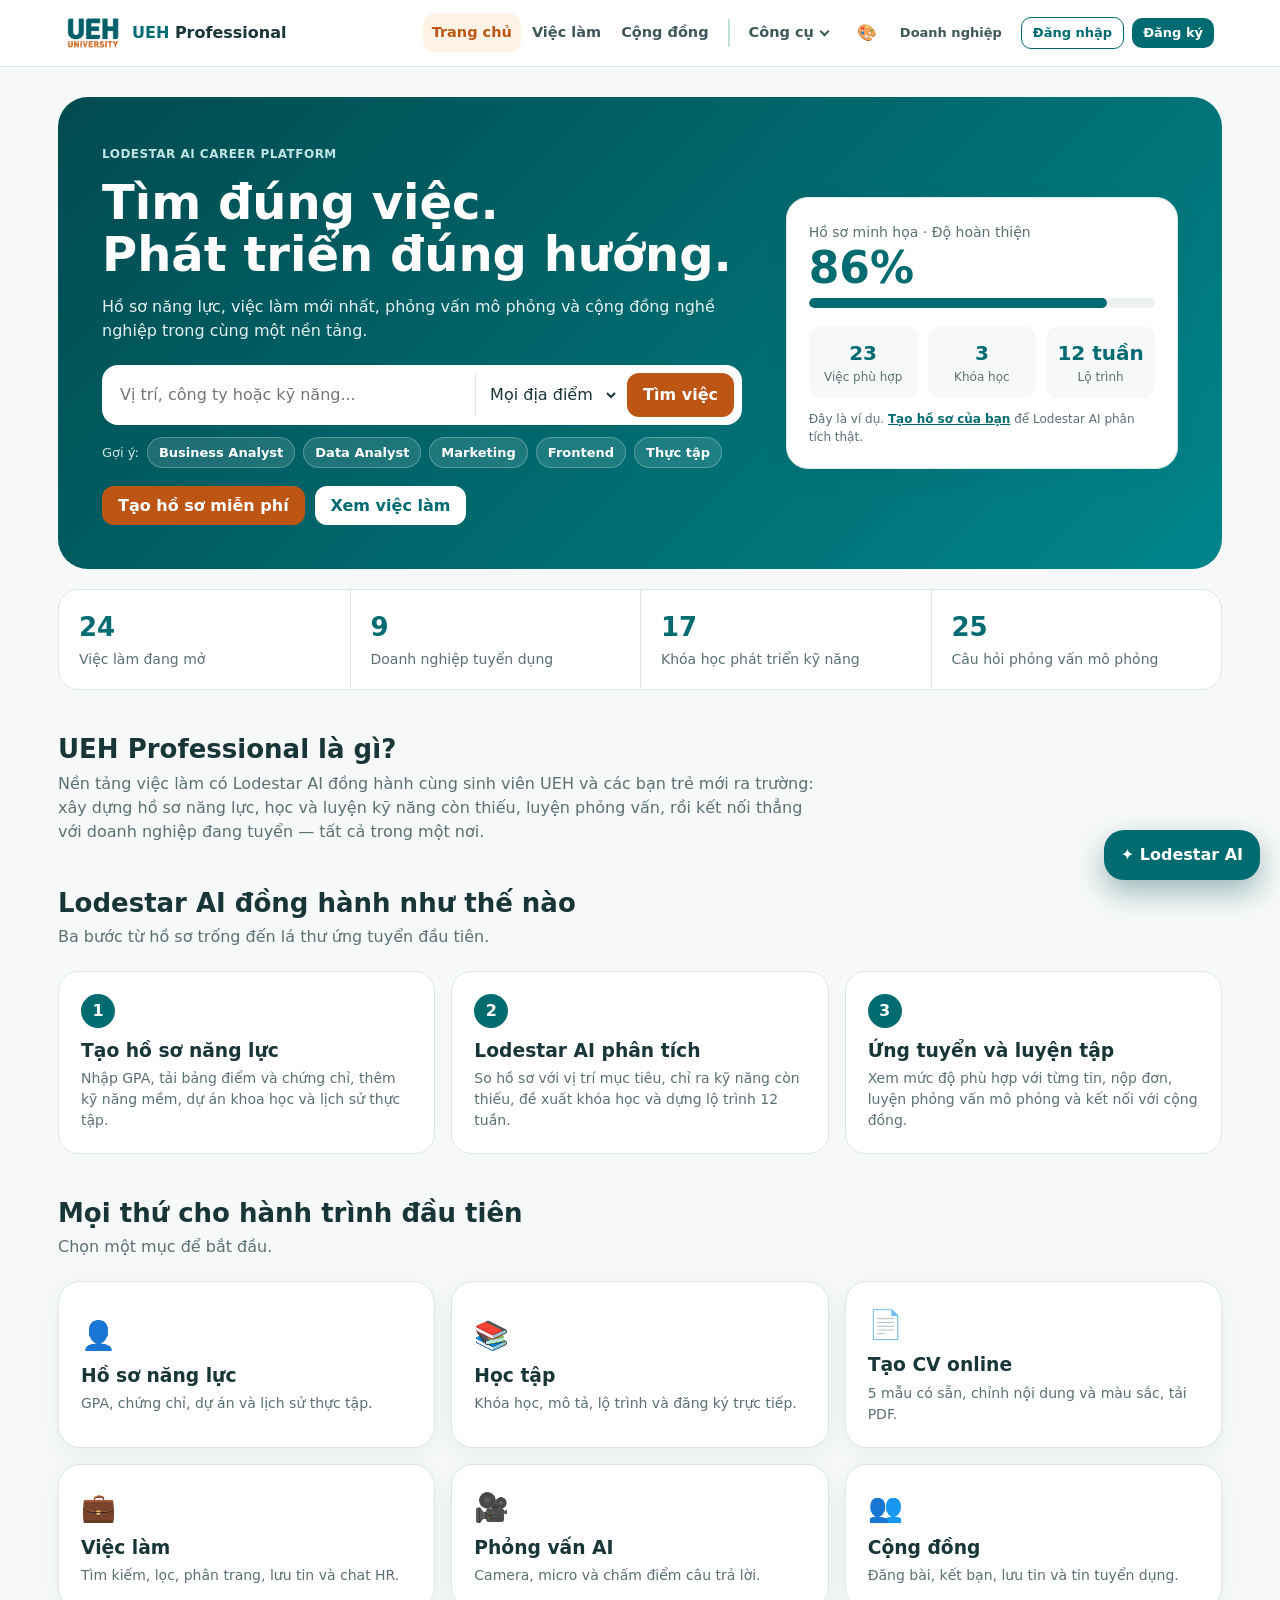
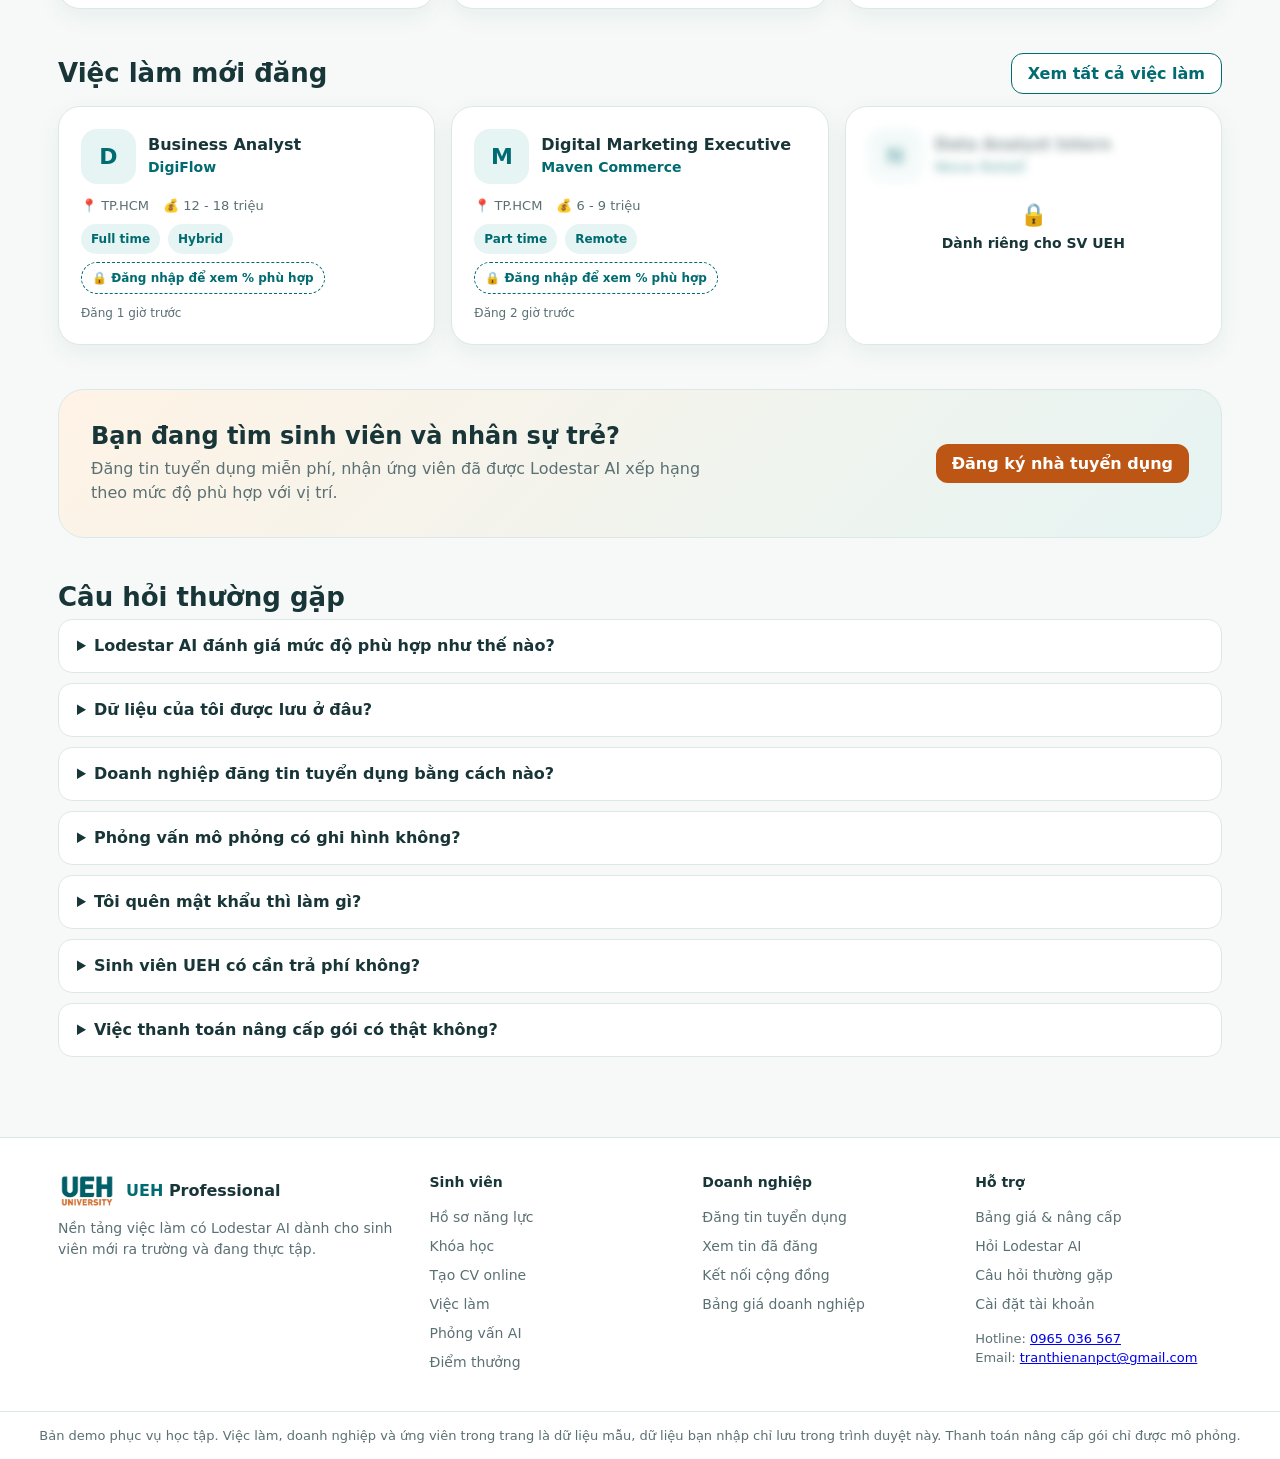
==== commit 3da928c8: "Add files via upload" ====
--- a/index.html
+++ b/index.html
@@ -15,19 +15,24 @@
 <link rel="stylesheet" href="style.css">
 <title>UEH Professional</title>
 </head><body>
+
 <a class="skip" href="#main">Bỏ qua điều hướng</a>
 <header class="header"><div class="nav">
-<button type="button" class="brand" id="brand" aria-label="UEH Professional - về trang chủ"><img id="brandLogo" src="logo.png" alt=""><span><b>UEH</b> Professional</span></button>
+<button type="button" class="brand" id="brand" aria-label="UEH Professional - về trang chủ"><img id="brandLogo" src="[data-uri]" alt=""><span><b>UEH</b> Professional</span></button>
 <button type="button" class="nav-toggle" id="navToggle" aria-label="Mở menu điều hướng" aria-expanded="false" aria-controls="tabs"><span></span><span></span><span></span></button>
 <nav class="tabs" id="tabs" aria-label="Điều hướng chính">
 <button type="button" data-view="home" data-roles="guest student employer" class="active">Trang chủ</button>
-<button type="button" data-view="profile" data-roles="guest student">Hồ sơ</button>
-<button type="button" data-view="learning" data-roles="guest student">Học tập</button>
-<button type="button" data-view="cv" data-roles="guest student">CV</button>
 <button type="button" data-view="jobs" data-roles="guest student employer">Việc làm</button>
-<button type="button" data-view="interview" data-roles="guest student">Phỏng vấn</button>
 <button type="button" data-view="employer" data-roles="employer">Tuyển dụng</button>
 <button type="button" data-view="community" data-roles="guest student employer">Cộng đồng</button>
+<div class="tools" id="toolsWrap">
+<button type="button" class="tools-btn" id="toolsBtn" data-roles="guest student" aria-haspopup="true" aria-expanded="false" aria-controls="toolsMenu">Công cụ <span class="caret" aria-hidden="true"></span></button>
+<div class="tools-menu" id="toolsMenu" role="menu" aria-label="Công cụ">
+<button type="button" role="menuitem" data-view="learning" data-roles="guest student">Học tập</button>
+<button type="button" role="menuitem" data-view="cv" data-roles="guest student">CV</button>
+<button type="button" role="menuitem" data-view="interview" data-roles="guest student">Phỏng vấn</button>
+</div>
+</div>
 </nav>
 <div class="hdr-actions" id="hdrActions"></div>
 </div></header>
@@ -54,6 +59,11 @@
 
 <div class="strip" id="strip"></div>
 
+<div class="band intro-band">
+<h2 class="section-title">UEH Professional là gì?</h2>
+<p class="section-sub" style="max-width:760px">Nền tảng việc làm có Lodestar AI đồng hành cùng sinh viên UEH và các bạn trẻ mới ra trường: xây dựng hồ sơ năng lực, học và luyện kỹ năng còn thiếu, luyện phỏng vấn, rồi kết nối thẳng với doanh nghiệp đang tuyển — tất cả trong một nơi.</p>
+</div>
+
 <div class="band">
 <h2 class="section-title">Lodestar AI đồng hành như thế nào</h2>
 <p class="section-sub">Ba bước từ hồ sơ trống đến lá thư ứng tuyển đầu tiên.</p>
@@ -101,7 +111,8 @@
 
 <!-- ================= HỌC TẬP ================= -->
 <section id="learning" class="view" aria-label="Trung tâm học tập">
-<div class="topline"><div><small class="eyebrow">TRUNG TÂM HỌC TẬP</small><h1>Khóa học phát triển nghề nghiệp</h1><p class="muted">Khám phá khóa học theo định hướng nghề nghiệp. Mỗi trang hiển thị tối đa 8 khóa học.</p></div><div class="chips"><span class="chip" id="registeredCount">0 khóa đã đăng ký</span></div></div>
+<div class="topline"><div><small class="eyebrow">TRUNG TÂM HỌC TẬP</small><h1>Khóa học phát triển nghề nghiệp</h1><p class="muted">Học theo lộ trình bài bản, có kiểm tra và nhận chứng chỉ khi hoàn thành.</p></div><div class="chips"><span class="chip" id="registeredCount">0 khóa đã đăng ký</span></div></div>
+<div id="myCourses"></div>
 <div id="learnTip"></div>
 <div class="filter"><input id="courseSearch" aria-label="Tìm khóa học" placeholder="Tìm khóa học, kỹ năng hoặc lộ trình..."><select id="courseLevel" aria-label="Cấp độ"><option>Tất cả cấp độ</option><option>Cơ bản</option><option>Trung cấp</option><option>Nâng cao</option></select><select id="courseShow" aria-label="Hiển thị"><option value="all">Tất cả khóa học</option><option value="mine">Khóa đã đăng ký</option></select><select id="courseSort" aria-label="Sắp xếp"><option value="match">Phù hợp nhất</option><option value="short">Thời lượng ngắn nhất</option></select></div>
 <div class="course-grid" id="courseList"></div>
@@ -119,7 +130,7 @@
 
 <!-- ================= VIỆC LÀM ================= -->
 <section id="jobs" class="view" aria-label="Việc làm">
-<div class="topline"><div><small class="eyebrow">VIỆC LÀM MỚI NHẤT</small><h1>Cơ hội dành cho bạn</h1><p class="muted">Tin tuyển dụng mới đăng hiển thị đầu tiên, tối đa 10 việc mỗi trang.</p></div><div class="seg" id="jobTabs" role="group" aria-label="Danh sách việc làm"></div></div>
+<div class="topline"><div><small class="eyebrow">VIỆC LÀM MỚI NHẤT</small><h1>Cơ hội dành cho bạn</h1><p class="muted">Việc làm và thực tập được chọn lọc, xếp hạng theo mức độ phù hợp với bạn.</p></div><div class="seg" id="jobTabs" role="group" aria-label="Danh sách việc làm"></div></div>
 <div class="filter" id="jobFilter"><input id="jobSearch" aria-label="Tìm việc" placeholder="Tìm công ty, vị trí, kỹ năng..."><select id="jobCity" aria-label="Lọc theo địa điểm"><option value="">Tất cả địa điểm</option><option>TP.HCM</option><option>Hà Nội</option><option>Đà Nẵng</option><option>Toàn quốc</option></select><select id="jobSchedule" aria-label="Lọc theo loại công việc"><option>Tất cả loại công việc</option><option>Full time</option><option>Part time</option><option>Intern</option></select><select id="jobWorkplace" aria-label="Lọc theo hình thức làm việc"><option>Tất cả hình thức làm việc</option><option>Remote</option><option>Hybrid</option><option>On site</option></select><select id="jobSort" aria-label="Sắp xếp"><option value="new">Mới nhất</option><option value="match">Phù hợp nhất</option></select></div>
 <div class="result-line"><span class="muted" id="jobResult"></span><button type="button" class="btn ghost sm" id="jobReset">Xóa bộ lọc</button></div>
 <div class="jobs" id="jobList"></div>
@@ -239,5 +250,6 @@
 <!-- Chat với HR -->
 <div class="modalBG hrchat hide" id="hrModal" data-static="1"><div class="modal" role="dialog" aria-modal="true" aria-labelledby="hrTitle" style="height:560px;display:flex;flex-direction:column"><button type="button" class="close" data-close aria-label="Đóng">×</button><h3 id="hrTitle" style="padding-right:36px">Chat HR</h3><div class="messages" id="hrMessages" style="flex:1;border-radius:14px" aria-live="polite"></div><form id="hrForm" style="display:flex;gap:7px;margin-top:10px"><input id="hrInput" aria-label="Tin nhắn cho HR" style="flex:1;min-width:0;border:1px solid var(--line);border-radius:10px;padding:10px" placeholder="Nhắn cho HR..." autocomplete="off"><button class="btn primary">Gửi</button></form></div></div>
 
+
 <script src="script.js"></script>
 </body></html>
--- a/style.css
+++ b/style.css
@@ -26,11 +26,22 @@
 .header{position:sticky;top:0;z-index:40;background:var(--header);backdrop-filter:blur(14px);border-bottom:1px solid var(--line)}
 .nav{max-width:1200px;margin:auto;padding:10px 18px;display:flex;align-items:center;gap:14px}
 .brand{display:flex;align-items:center;gap:10px;font-weight:900;font-size:16px;background:none;border:0;padding:4px 6px;border-radius:12px;color:var(--ink);flex:none}
-.brand img{width:38px;height:38px;object-fit:contain}
+.brand img{width:58px;height:38px;object-fit:contain}
 .brand b{color:var(--tx)}
 .tabs{margin-left:auto;display:flex;gap:2px}
 .tabs button{border:0;background:transparent;padding:8px 9px;border-radius:11px;font-weight:750;font-size:14.5px;color:var(--ink2);white-space:nowrap}
 .tabs button:hover{background:var(--hover)}
+/* Nhóm "Công cụ": thanh dọc bên trái + menu xổ xuống */
+.tools{position:relative;display:flex;align-items:center;align-self:center;margin-left:8px;padding-left:10px;border-left:2px solid var(--line2);height:28px}
+.tools-btn{display:inline-flex;align-items:center;gap:7px}
+.tools-btn .caret{width:7px;height:7px;border-right:2px solid currentColor;border-bottom:2px solid currentColor;transform:translateY(-2px) rotate(45deg);transition:transform .15s}
+.tools.open .tools-btn .caret{transform:translateY(1px) rotate(-135deg)}
+.tools.open .tools-btn{background:var(--hover)}
+.tools-menu{display:none;position:absolute;top:calc(100% + 12px);right:0;min-width:176px;background:var(--card);border:1px solid var(--line);border-radius:14px;box-shadow:0 16px 34px #00000018;padding:6px;z-index:60}
+.tools.open .tools-menu{display:block}
+.tools-menu button{display:block;width:100%;text-align:left;padding:10px 12px}
+.tools-menu button.active{background:var(--warnbg);color:var(--ot)}
+
 .tabs button.active{background:var(--warnbg);color:var(--ot)}
 .hdr-actions{display:flex;align-items:center;gap:8px;position:relative}
 .nav-toggle{display:none;flex-direction:column;justify-content:center;align-items:center;gap:5px;width:40px;height:40px;border:0;background:transparent;border-radius:11px;flex:none}
@@ -327,7 +338,7 @@
 .close{position:absolute;right:13px;top:12px;border:0;border-radius:50%;width:35px;height:35px;background:var(--hover);font-size:20px;line-height:1;z-index:2}
 .close:hover{background:var(--track)}
 .auth-brand{display:flex;align-items:center;gap:10px;margin-bottom:14px;font-weight:900}
-.auth-brand img{width:36px;height:36px;object-fit:contain}
+.auth-brand img{width:50px;height:32px;object-fit:contain}
 .auth-brand b{color:var(--tx)}
 .auth-msg{background:var(--noticebg);border:1px solid #f0d9a8;color:var(--noticeink);border-radius:10px;padding:10px 12px;font-size:14px;margin-bottom:12px}
 .field{display:grid;gap:5px;margin:12px 0;border:0;padding:0;min-width:0}
@@ -403,11 +414,14 @@
 .tabs{display:none;position:absolute;left:0;right:0;top:100%;flex-direction:column;gap:2px;background:var(--card);border:1px solid var(--line);border-top:0;box-shadow:0 16px 34px #00000018;padding:8px;max-height:75vh;overflow:auto;width:auto;margin:0;border-radius:0 0 16px 16px}
 .tabs.open{display:flex}
 .tabs button{width:100%;text-align:left;padding:12px 14px;border-radius:10px}
+.tools{display:block;height:auto;width:100%;margin:2px 0 0;padding:0;border-left:0}
+.tools-btn{display:flex;justify-content:space-between}
+.tools-menu{position:static;min-width:0;margin:2px 0 4px 16px;padding:0 0 0 8px;border:0;border-left:2px solid var(--line2);border-radius:0;box-shadow:none;background:transparent}
 .hdr-actions{margin-left:auto}
 }
 @media(max-width:850px){.hero,.interview,.community{grid-template-columns:1fr}.profile-grid{grid-template-columns:1fr}.span2,.span3{grid-column:auto}.two,.steps{grid-template-columns:1fr}.job{flex-direction:column}.jobactions{justify-content:flex-start;max-width:none}.topline{align-items:flex-start;flex-direction:column}.hero{padding:30px 22px}}
 @media(max-width:700px){.course-grid{grid-template-columns:1fr}}
-@media(max-width:600px){.hdr-btns [data-act=emp-cta]{display:none}.grid3,.mini-jobs{grid-template-columns:1fr}.hero-search{flex-wrap:wrap}.hero-search input{flex-basis:100%}.hero-search select{border-left:0;max-width:none;flex:1}.tiles{grid-template-columns:1fr 1fr}.footer-in{grid-template-columns:1fr}.row2,.role-pick{grid-template-columns:1fr}.user-info{display:none}.user-account{padding:5px}.brand span{display:none}.brand img{width:38px}.dropdown{position:fixed;left:12px;right:12px;top:64px;width:auto}}
+@media(max-width:600px){.hdr-btns [data-act=emp-cta]{display:none}.grid3,.mini-jobs{grid-template-columns:1fr}.hero-search{flex-wrap:wrap}.hero-search input{flex-basis:100%}.hero-search select{border-left:0;max-width:none;flex:1}.tiles{grid-template-columns:1fr 1fr}.footer-in{grid-template-columns:1fr}.row2,.role-pick{grid-template-columns:1fr}.user-info{display:none}.user-account{padding:5px}.brand span{display:none}.brand img{width:52px}.dropdown{position:fixed;left:12px;right:12px;top:64px;width:auto}}
 @media(max-width:520px){.hero{padding:26px 18px}.filter{display:grid;grid-template-columns:1fr 1fr}.filter input{grid-column:1/-1}.stats{grid-template-columns:1fr}.chatfab span{display:none}.strip b{font-size:22px}.bars div{grid-template-columns:80px 1fr 30px}}
 @media(prefers-reduced-motion:reduce){*{animation:none!important;transition:none!important;scroll-behavior:auto!important}}
 .hdr-btns{display:flex;gap:8px;align-items:center}
@@ -544,6 +558,7 @@
 .cv .cvp-plain li{margin:.2em 0}
 .cv .cvp-tags{display:flex;flex-wrap:wrap;gap:6px}
 .cv .cvp-tags span{background:var(--cv-soft);color:var(--cv-accent);border-radius:99px;padding:.25em .8em;font-size:.9em;font-weight:650}
+.cv-single{padding:44px 50px}
 .cv-single .cvp-head{display:flex;align-items:center;gap:18px;border-bottom:3px solid var(--cv-accent);padding-bottom:14px}
 .cv-ats .cvp-head{border-bottom:1px solid #ccc}
 .cv-ats h1{color:#1c2b2d}
@@ -603,3 +618,26 @@
 .ueh-tag{color:var(--ok)!important;font-weight:800!important}
 .theme-btn{font-size:16px}
 .mic-btn{width:44px;height:44px;padding:0;border-radius:50%;font-size:19px;display:grid;place-items:center;line-height:1}
+
+/* ===== Khóa học ghim + phòng học LMS ===== */
+.pinned-courses{background:var(--aibg);border:1px solid var(--line2);border-radius:20px;padding:18px 20px;margin-bottom:18px}
+.pinned-courses h3{margin:0 0 12px}
+.pinned-grid{display:grid;grid-template-columns:repeat(auto-fill,minmax(260px,1fr));gap:10px}
+.pinned-course{display:flex;align-items:center;gap:12px;background:var(--card);border:1px solid var(--line);border-radius:14px;padding:11px 13px}
+.pinned-course .pico{font-size:24px;flex:none}
+.pinned-course .grow small{display:block}
+.lms-sessions{display:grid;gap:10px}
+.lms-session{background:var(--card2);border-radius:14px;padding:13px 15px}
+.lms-session.done{opacity:.72}
+.lms-check{display:flex;align-items:center;gap:9px;font-size:15px;cursor:pointer}
+.lms-check input{width:18px;height:18px;accent-color:var(--t);flex:none}
+.lms-session.done .lms-check b{text-decoration:line-through}
+.lms-meta{display:flex;align-items:center;gap:10px;flex-wrap:wrap;margin:8px 0 6px;font-size:13px}
+.lms-meta a{color:var(--t);font-weight:700}
+.lms-locked{background:var(--card2);border-radius:12px;padding:14px 16px;color:var(--mut);font-size:14px}
+.lms-locked.ok{background:var(--okbg);color:var(--ok);font-weight:650}
+.lms-quiz{background:var(--card2);border-radius:14px;padding:16px}
+.lms-q{margin-bottom:14px}
+.lms-q b{display:block;margin-bottom:7px}
+.lms-opt{display:flex;align-items:center;gap:8px;padding:6px 2px;font-size:14px;cursor:pointer}
+.lms-opt input{accent-color:var(--t);flex:none}
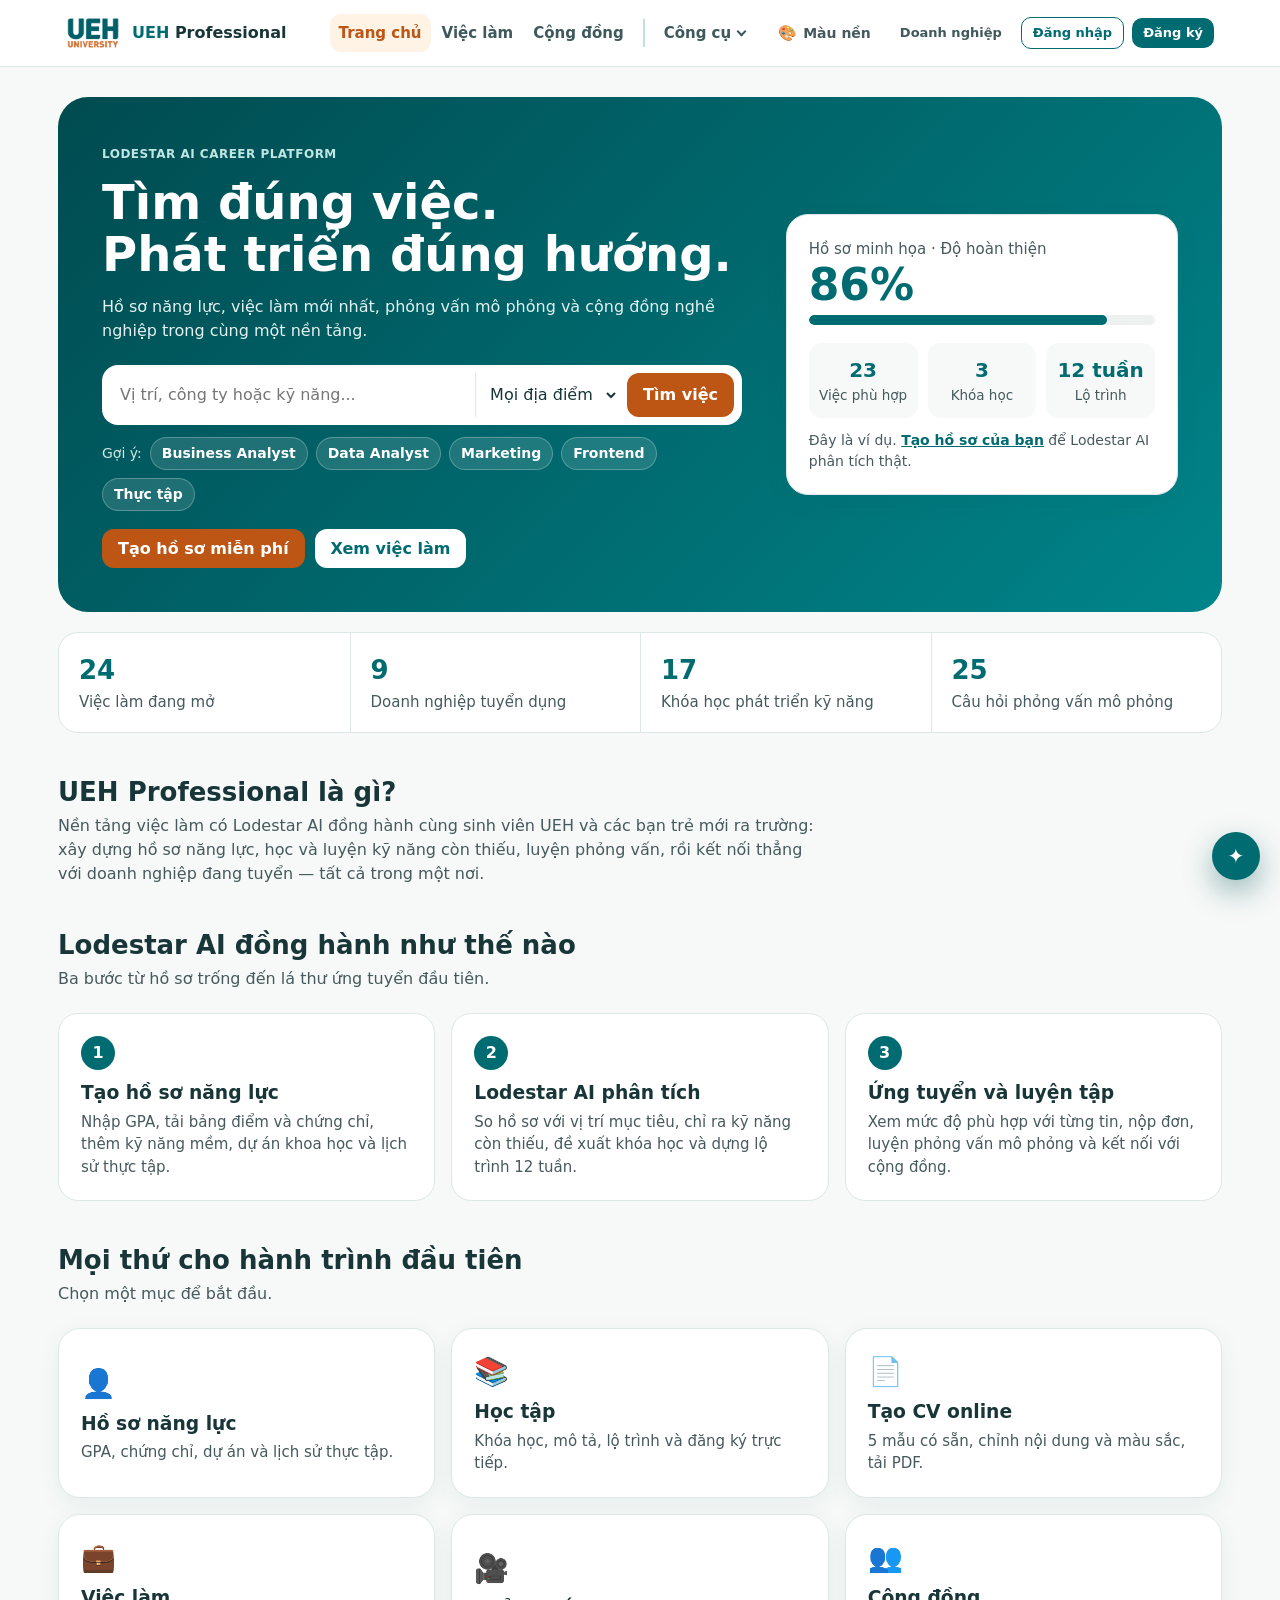
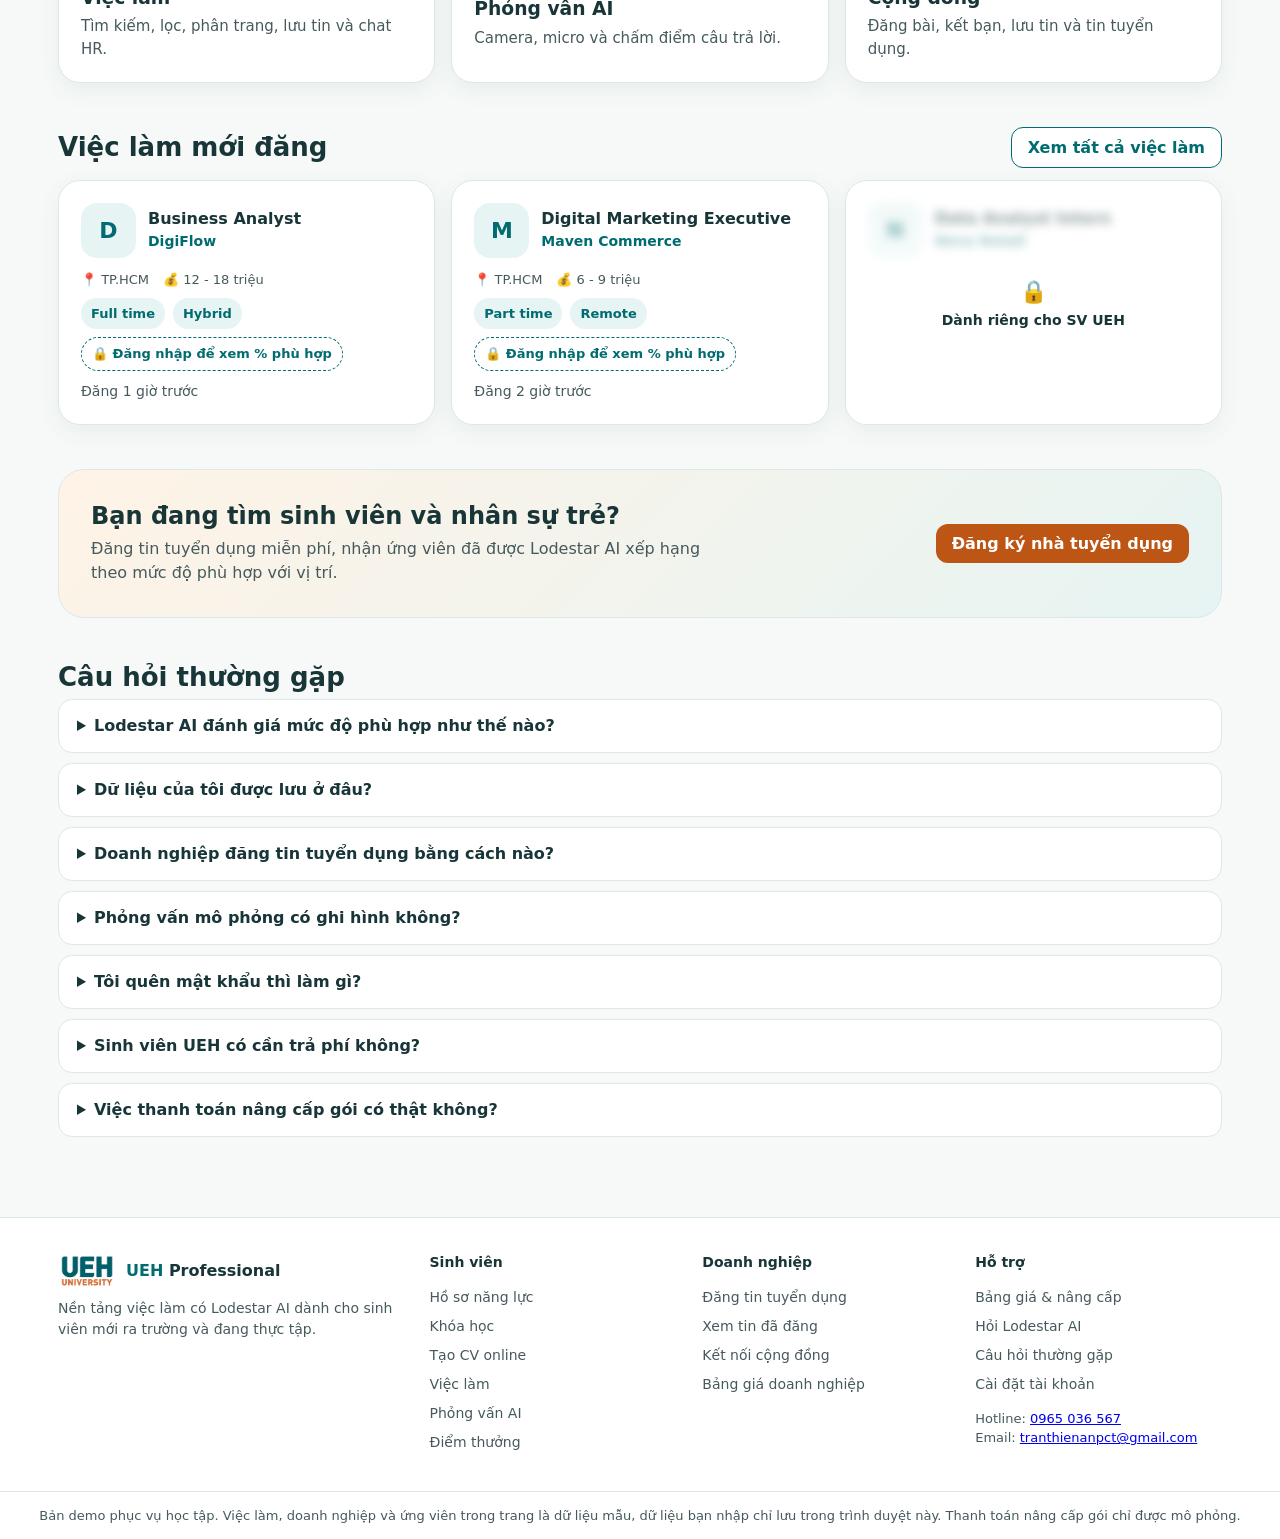
==== commit 7181ba18: "Add files via upload" ====
--- a/index.html
+++ b/index.html
@@ -57,6 +57,8 @@
 <div class="card" id="heroCard"></div>
 </div>
 
+<section class="nextstep hide" id="nextStep" aria-label="Bước tiếp theo cho bạn"></section>
+
 <div class="strip" id="strip"></div>
 
 <div class="band intro-band">
@@ -178,7 +180,7 @@
 <style id="pageStyle"></style><div id="cvPrintRoot"></div>
 </footer>
 
-<button type="button" class="chatfab" id="lodestarFab" aria-expanded="false" aria-controls="lodestarChat">✦ <span>Lodestar AI</span></button>
+<button type="button" class="chatfab" id="lodestarFab" title="Hỏi Lodestar AI" aria-label="Hỏi Lodestar AI" aria-expanded="false" aria-controls="lodestarChat">✦ <span>Lodestar AI</span></button>
 <div class="chat hide" id="lodestarChat" role="dialog" aria-label="Trò chuyện với Lodestar AI">
 <div class="chathead"><div class="chat-title-wrap"><div class="chat-title-row"><b>Lodestar AI</b><span class="online-dot" aria-hidden="true"></span><span class="sr">Đang trực tuyến</span></div><small id="lodestarMeta" class="chat-meta"></small></div><button type="button" id="closeLodestar" aria-label="Đóng khung chat">×</button></div>
 <div class="messages" id="lodestarMessages" aria-live="polite"></div>
--- a/style.css
+++ b/style.css
@@ -6,7 +6,7 @@
 ::-webkit-scrollbar-thumb:hover{background:var(--faint)}
 ::-webkit-scrollbar-corner{background:transparent}
 
-:root{--t:#006b70;--td:#004b50;--tl:#14a3a0;--o:#bd5514;--ohover:#a54610;--bg:#f6f9f8;--ink:#183538;--mut:#5b7073;--line:#dce8e7;--soft:#e6f4f3;--ok:#1f7a45;--warn:#8a5200;--bad:#b3261e;--card:#fff;--card2:#f6f9f8;--hover:#eef5f4;--track:#edf2f1;--ink2:#3f585b;--faint:#8ea2a4;--header:#fffffff2;--tx:#006b70;--ot:#bd5514;--okbg:#e4f5ea;--warnbg:#fff3e6;--badbg:#fdeceb;--noticebg:#fff8ec;--noticeink:#6b4300;--infobg:#eef7f6;--badink:#9c1c1c;--intbg:#e8f0ff;--intc:#204a9c;--aibg:#f2faf9;--line2:#bfe0dd;--chipn:#eef2f2}
+:root{--t:#006b70;--td:#004b50;--tl:#14a3a0;--o:#bd5514;--ohover:#a54610;--bg:#f6f9f8;--ink:#183538;--mut:#46595c;--line:#dce8e7;--soft:#e6f4f3;--ok:#1f7a45;--warn:#8a5200;--bad:#b3261e;--card:#fff;--card2:#f6f9f8;--hover:#eef5f4;--track:#edf2f1;--ink2:#3f585b;--faint:#8ea2a4;--header:#fffffff2;--tx:#006b70;--ot:#bd5514;--okbg:#e4f5ea;--warnbg:#fff3e6;--badbg:#fdeceb;--noticebg:#fff8ec;--noticeink:#6b4300;--infobg:#eef7f6;--badink:#9c1c1c;--intbg:#e8f0ff;--intc:#204a9c;--aibg:#f2faf9;--line2:#bfe0dd;--chipn:#eef2f2}
 *{box-sizing:border-box}
 html{scroll-behavior:smooth}
 body{margin:0;font-family:Inter,system-ui,"Segoe UI",Roboto,sans-serif;background:var(--bg);color:var(--ink);line-height:1.5;-webkit-font-smoothing:antialiased}
@@ -435,9 +435,9 @@
 :root[data-theme="dark"] .cta-band{background:linear-gradient(135deg,#2b2210,#0f2626)}
 :root[data-theme="dark"] .status.closed{background:#22383b;color:#a9c0c2}
 :root[data-theme="dark"] input,:root[data-theme="dark"] select,:root[data-theme="dark"] textarea{color-scheme:dark}
-:root[data-theme="warm"]{--t:#a2472f;--td:#7d3320;--tl:#c66a4b;--o:#3d6b52;--ohover:#2c5540;--bg:#f8f2e8;--ink:#3a2c22;--mut:#8a7864;--line:#e7d9c3;--soft:#f3e3d1;--ok:#3d6b52;--warn:#8a5200;--bad:#a83a2e;--card:#fffaf2;--card2:#f3e9d8;--hover:#f0e2cd;--track:#ecdfc9;--ink2:#6c5c4a;--faint:#a3927c;--header:#fffaf2f2;--tx:#a2472f;--ot:#3d6b52;--okbg:#e4efe6;--warnbg:#f7e8cf;--badbg:#f6e2de;--noticebg:#f7ecd8;--noticeink:#6b4300;--infobg:#f2e9da;--badink:#8f2e22;--intbg:#eee3d3;--intc:#7d3320;--aibg:#f6ede0;--line2:#e0c9a8;--chipn:#efe1cc}
+:root[data-theme="warm"]{--t:#a2472f;--td:#7d3320;--tl:#c66a4b;--o:#3d6b52;--ohover:#2c5540;--bg:#f8f2e8;--ink:#3a2c22;--mut:#6b5b49;--line:#e7d9c3;--soft:#f3e3d1;--ok:#3d6b52;--warn:#8a5200;--bad:#a83a2e;--card:#fffaf2;--card2:#f3e9d8;--hover:#f0e2cd;--track:#ecdfc9;--ink2:#6c5c4a;--faint:#a3927c;--header:#fffaf2f2;--tx:#a2472f;--ot:#3d6b52;--okbg:#e4efe6;--warnbg:#f7e8cf;--badbg:#f6e2de;--noticebg:#f7ecd8;--noticeink:#6b4300;--infobg:#f2e9da;--badink:#8f2e22;--intbg:#eee3d3;--intc:#7d3320;--aibg:#f6ede0;--line2:#e0c9a8;--chipn:#efe1cc}
 :root[data-theme="warm"] .hero{background:linear-gradient(135deg,#7d3320,#a2472f)}
-:root[data-theme="mint"]{--t:#0f6e5c;--td:#0b5346;--tl:#3fae95;--o:#c9682f;--ohover:#b1571f;--bg:#dff1ec;--ink:#12312a;--mut:#4c766c;--line:#bfe1d6;--soft:#c9ece1;--ok:#0f6e5c;--warn:#8a5200;--bad:#b3261e;--card:#f2fbf8;--card2:#dcf1ea;--hover:#cdeee2;--track:#c9e6dc;--ink2:#396459;--faint:#7fa79b;--header:#f2fbf8f2;--tx:#0f6e5c;--ot:#c9682f;--okbg:#d3ecdf;--warnbg:#fbe9d3;--badbg:#f8dcd9;--noticebg:#fbf0dc;--noticeink:#6b4300;--infobg:#e0f3ec;--badink:#9c1c1c;--intbg:#dcecf7;--intc:#204a9c;--aibg:#e3f6ef;--line2:#a9d8c8;--chipn:#d6ece2}
+:root[data-theme="mint"]{--t:#0f6e5c;--td:#0b5346;--tl:#3fae95;--o:#c9682f;--ohover:#b1571f;--bg:#dff1ec;--ink:#12312a;--mut:#3b6157;--line:#bfe1d6;--soft:#c9ece1;--ok:#0f6e5c;--warn:#8a5200;--bad:#b3261e;--card:#f2fbf8;--card2:#dcf1ea;--hover:#cdeee2;--track:#c9e6dc;--ink2:#396459;--faint:#7fa79b;--header:#f2fbf8f2;--tx:#0f6e5c;--ot:#c9682f;--okbg:#d3ecdf;--warnbg:#fbe9d3;--badbg:#f8dcd9;--noticebg:#fbf0dc;--noticeink:#6b4300;--infobg:#e0f3ec;--badink:#9c1c1c;--intbg:#dcecf7;--intc:#204a9c;--aibg:#e3f6ef;--line2:#a9d8c8;--chipn:#d6ece2}
 :root[data-theme="mint"] .hero{background:linear-gradient(135deg,#0b5346,#128a72)}
 .swatch{width:16px;height:16px;border-radius:5px;border:1px solid var(--line);display:inline-block}
 
@@ -641,3 +641,42 @@
 .lms-q b{display:block;margin-bottom:7px}
 .lms-opt{display:flex;align-items:center;gap:8px;padding:6px 2px;font-size:14px;cursor:pointer}
 .lms-opt input{accent-color:var(--t);flex:none}
+
+/* ===== Dễ nhìn hơn: chữ phụ to và rõ hơn ===== */
+.muted{font-size:15px}
+.notice{font-size:14px}
+.chip{font-size:13px}
+.quick button{font-size:14px}
+.quick span{font-size:14px}
+.stats small{font-size:13.5px}
+.strip span{font-size:15px}
+.feature p,.steps p{font-size:15px}
+.user-info small{font-size:12.5px}
+.section-sub{font-size:16px}
+.tabs button{font-size:15px}
+
+/* ===== Khối "Bước tiếp theo" ===== */
+.nextstep{display:flex;align-items:center;justify-content:space-between;gap:22px;margin-top:20px;padding:22px 26px;background:var(--card);border:1px solid var(--line);border-left:6px solid var(--o);border-radius:20px;box-shadow:0 8px 24px #004b5010}
+.nextstep.hide{display:none}
+.ns-kicker{font-size:13px;font-weight:800;letter-spacing:.04em;text-transform:uppercase;color:var(--ot)}
+.nextstep h2{margin:4px 0 6px;font-size:22px}
+.nextstep p{margin:0;color:var(--ink2);font-size:15.5px;max-width:640px}
+.ns-steps{display:flex;flex-wrap:wrap;gap:8px;list-style:none;margin:14px 0 0;padding:0}
+.ns-steps li{display:inline-flex;align-items:center;gap:7px;padding:5px 12px 5px 6px;border-radius:99px;background:var(--card2);border:1px solid var(--line);font-size:13.5px;font-weight:700;color:var(--mut)}
+.ns-steps li span{width:20px;height:20px;border-radius:50%;border:2px solid var(--line2,var(--line));display:grid;place-items:center;font-size:12px;line-height:1}
+.ns-steps li.done{color:var(--ok)}
+.ns-steps li.done span{background:var(--ok);border-color:var(--ok);color:#fff}
+.ns-steps li.cur{background:var(--warnbg);border-color:var(--o);color:var(--ot)}
+.ns-steps li.cur span{border-color:var(--o)}
+.ns-btn{padding:14px 22px;font-size:16px;flex:none}
+@media(max-width:720px){.nextstep{flex-direction:column;align-items:stretch;padding:18px}.ns-btn{width:100%}}
+
+/* ===== Bớt yếu tố gây rối ===== */
+.theme-btn{width:auto;display:inline-flex;align-items:center;gap:6px;padding:0 10px;font-size:15px;font-weight:700}
+.theme-lbl{font-size:14px}
+@media(max-width:1180px){.theme-lbl{display:none}.theme-btn{padding:0;width:30px;justify-content:center}}
+.toasts{bottom:84px}
+.chatfab{width:48px;height:48px;padding:0;border-radius:50%;display:grid;place-items:center;font-size:20px;overflow:hidden;white-space:nowrap;transition:width .2s,border-radius .2s,padding .2s}
+.chatfab span{display:none;font-size:15px}
+.chatfab:hover,.chatfab:focus-visible{width:auto;height:48px;border-radius:24px;padding:0 18px;display:inline-flex;align-items:center;gap:7px}
+.chatfab:hover span,.chatfab:focus-visible span{display:inline}
